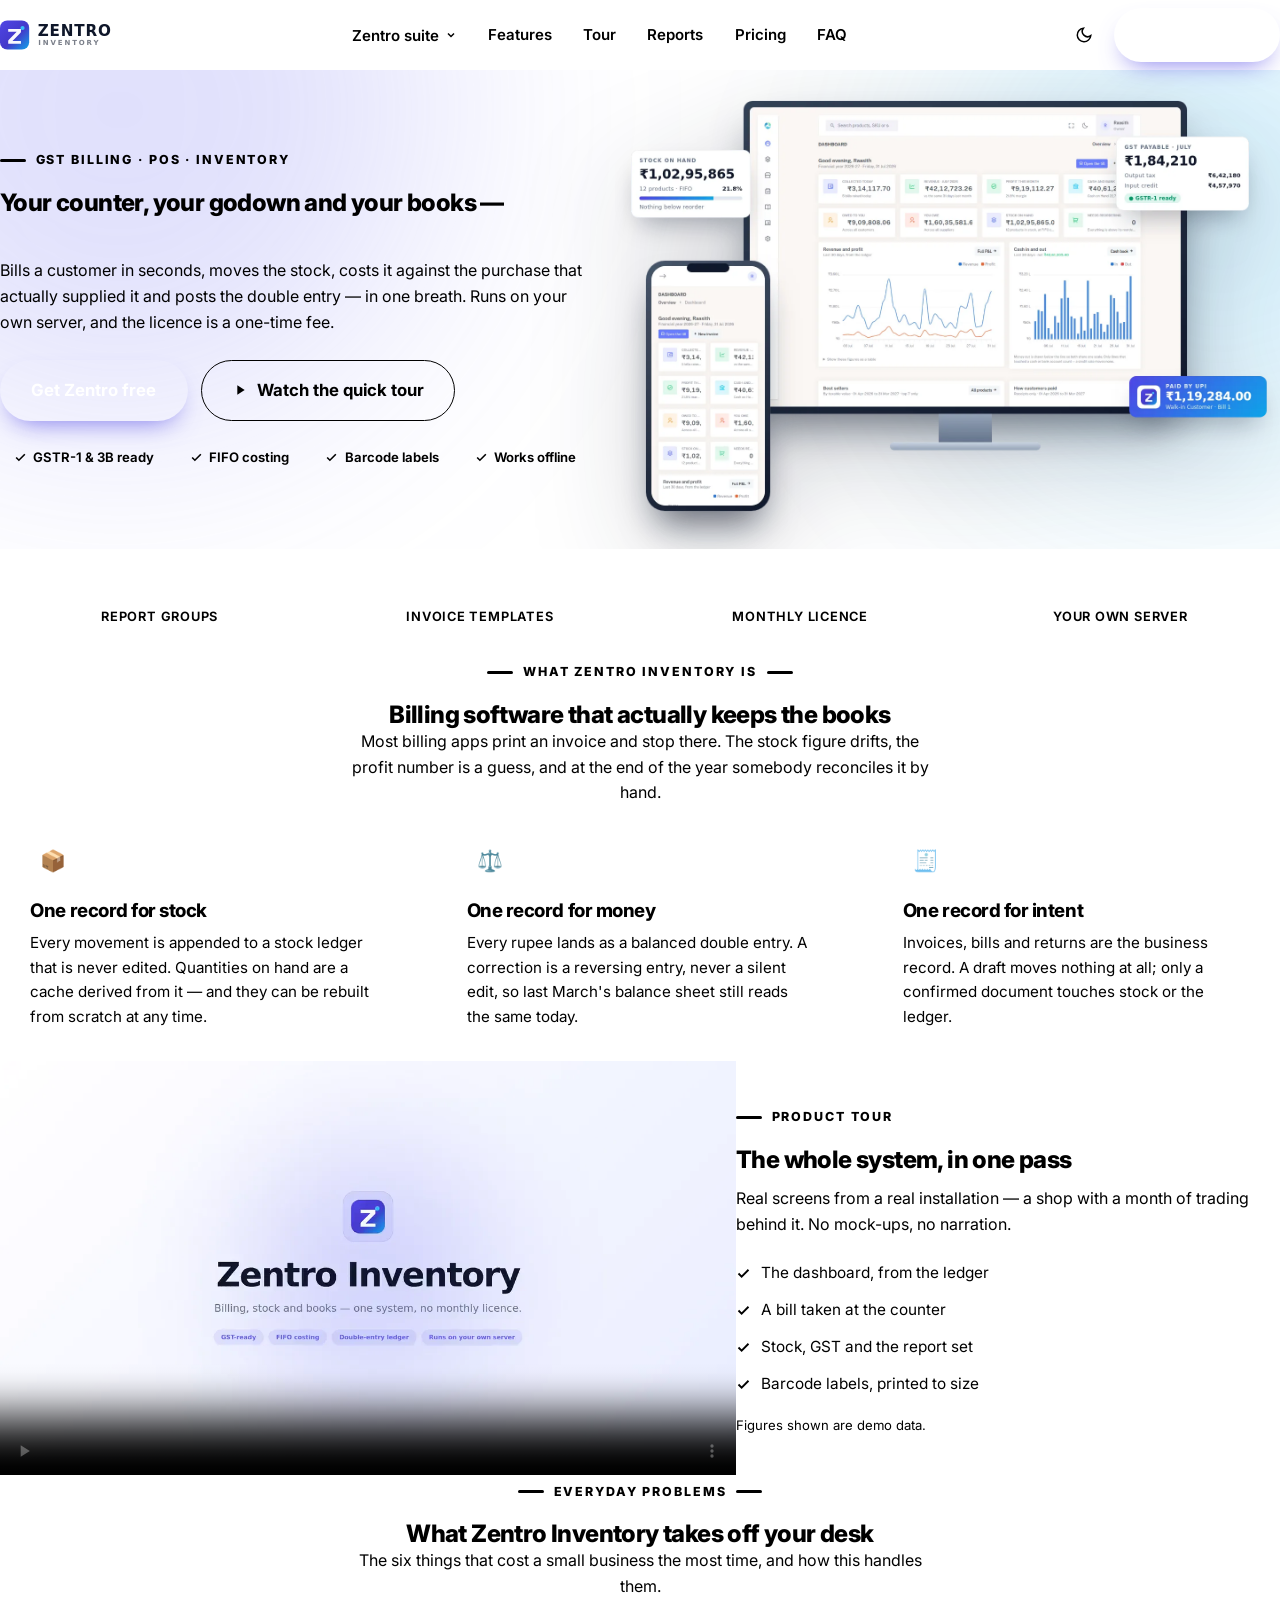
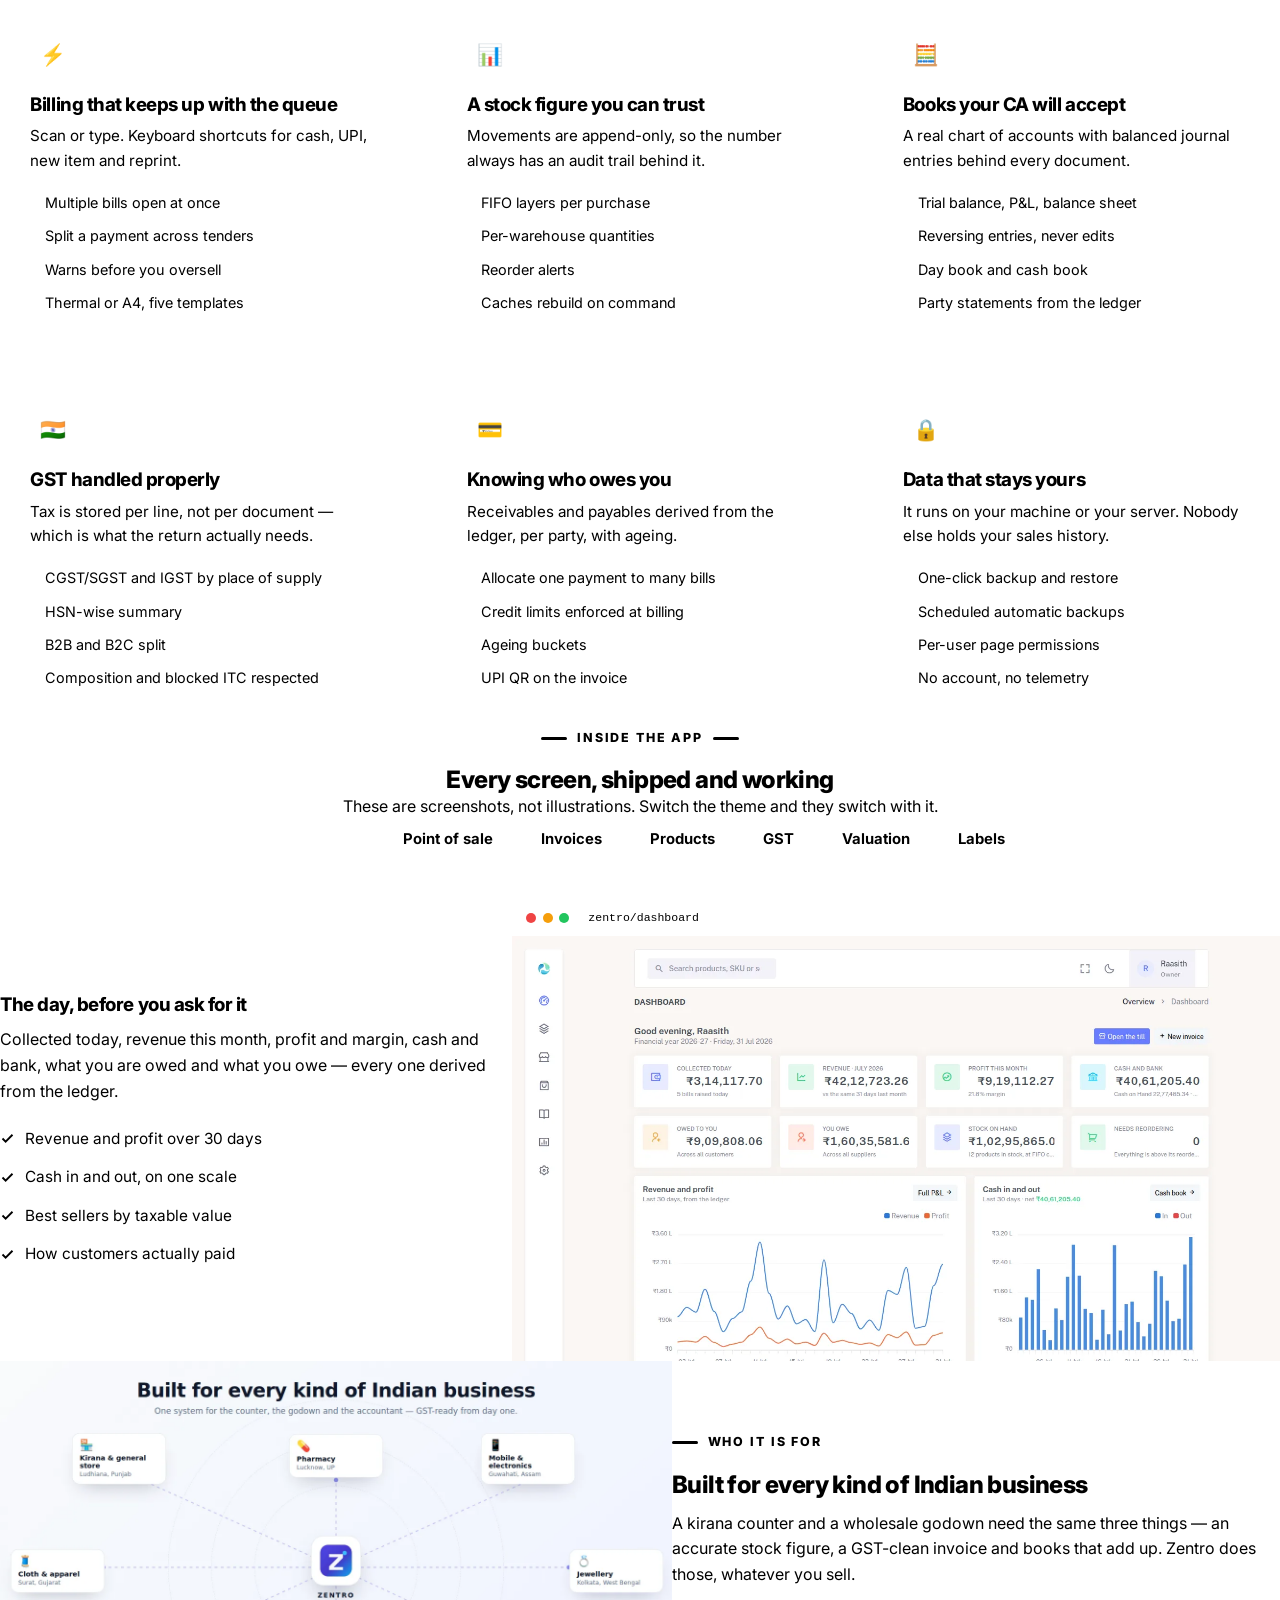
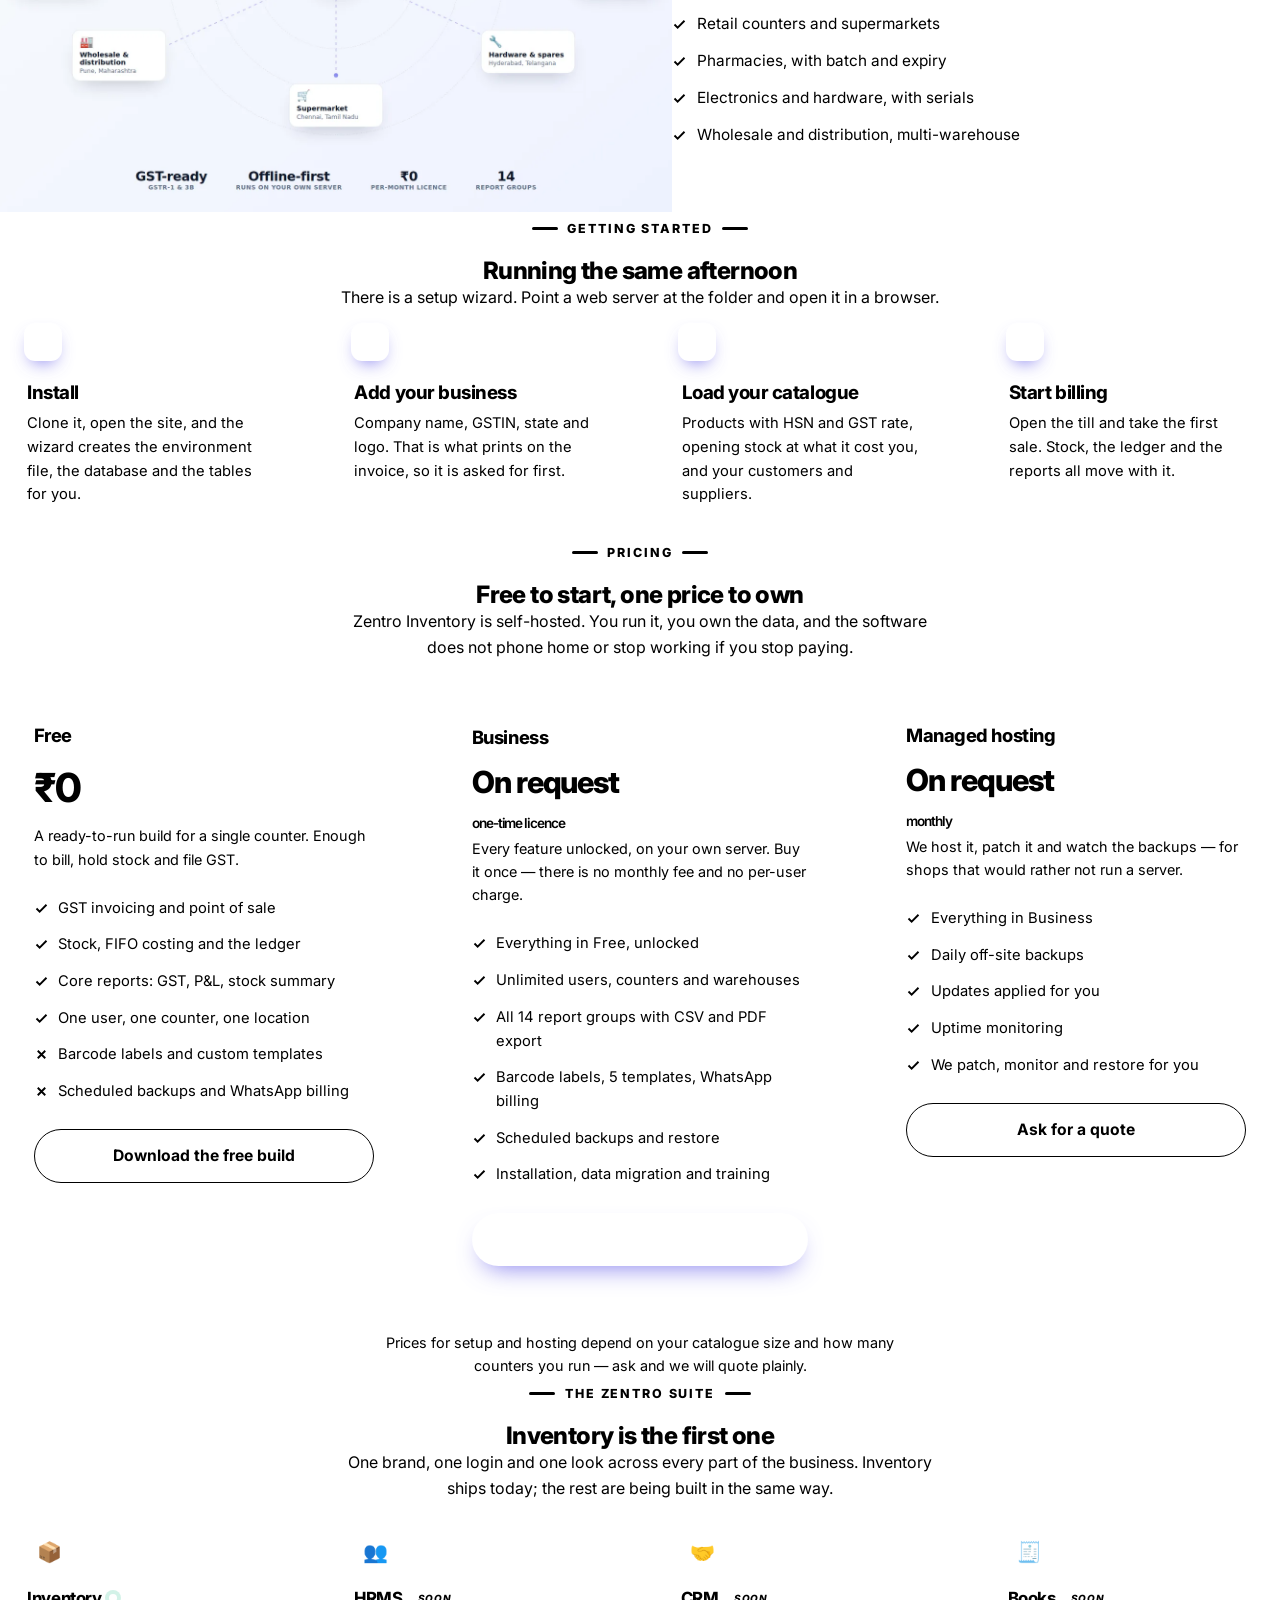
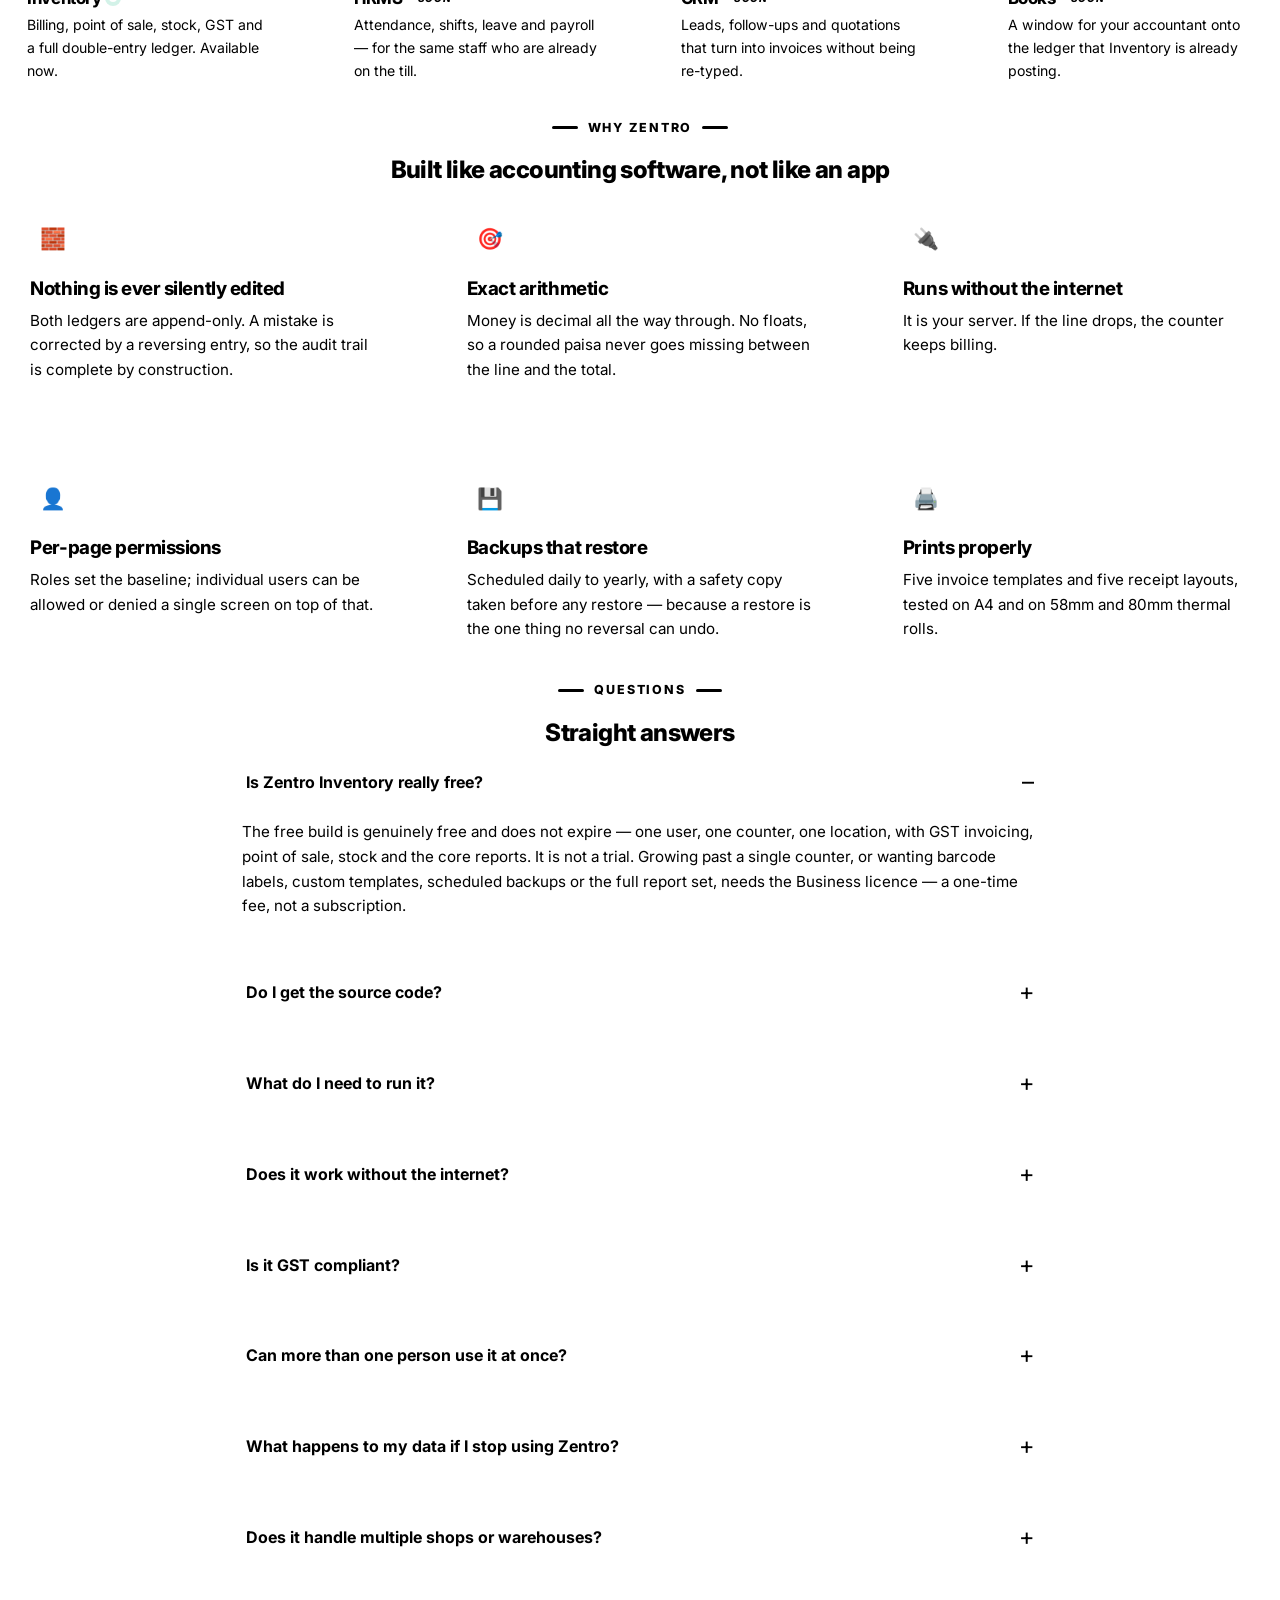
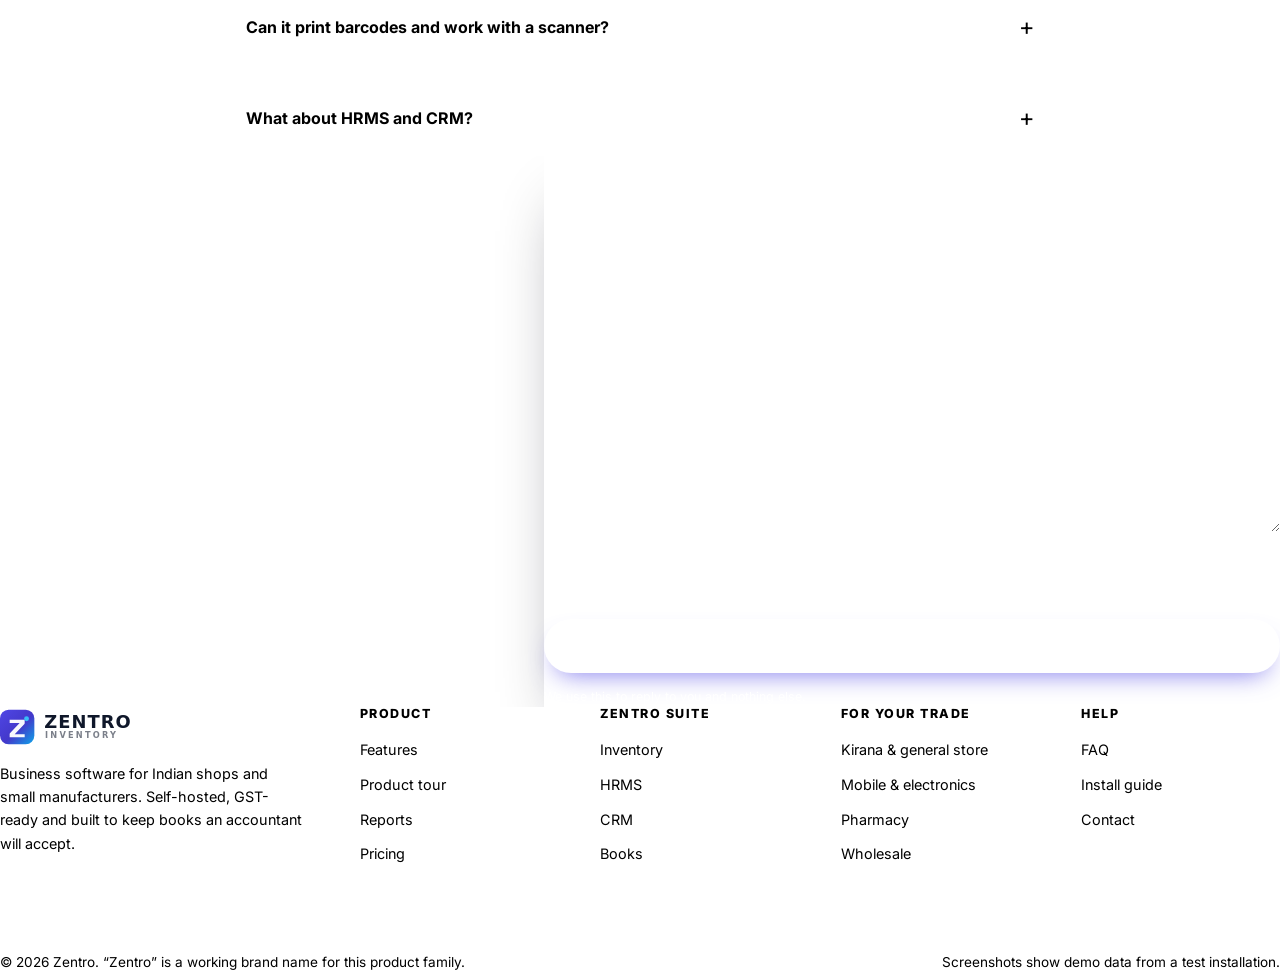
==== inventory/index.html @ ab360831 "Initial Commit" ====
<!--
══════════════════════════════
Author: Fawwash Khan
This HTML file has been intentionally minified into a single line.
══════════════════════════════
-->

<!DOCTYPE html><html lang="en" data-theme="light"><head><meta charset="utf-8"><meta name="viewport" content="width=device-width,initial-scale=1"><title>Zentro Inventory — GST billing, POS and stock software for Indian businesses</title><meta name="description" content="Zentro Inventory is self-hosted GST billing, point-of-sale and inventory software with a real double-entry ledger, FIFO costing and 14 report groups. Your server, your data, no monthly licence."><meta name="theme-color" content="#4F46E5"><link rel="icon" type="image/svg+xml" href="assets/img/brand/zentro-mark.svg"><meta property="og:title" content="Zentro Inventory — GST billing, POS and stock software"><meta property="og:description" content="Billing, stock and books in one system. Self-hosted, GST-ready, no monthly licence."><meta property="og:image" content="assets/img/mockup-hero-light.webp"><meta property="og:type" content="website"><link rel="preconnect" href="https://fonts.googleapis.com"><link rel="preconnect" href="https://fonts.gstatic.com" crossorigin><link href="https://fonts.googleapis.com/css2?family=Inter:wght@400;500;600;700;800&display=swap" rel="stylesheet"><link rel="stylesheet" href="assets/css/style.css"><script>!function(){try{var e=localStorage.getItem("zentro-theme"),t=window.matchMedia("(prefers-color-scheme: dark)").matches;document.documentElement.dataset.theme=e||(t?"dark":"light")}catch(e){}}()</script></head><body><header class="hdr"><div class="wrap hdr__in"><a class="brand" href="#top" aria-label="Zentro home"><img class="shot shot--light" src="assets/img/brand/zentro-logo-dark-text.svg" alt="Zentro Inventory"> <img class="shot shot--dark" src="assets/img/brand/zentro-logo-light-text.svg" alt="Zentro Inventory"></a><nav class="nav" id="nav"><div class="dd" data-dd aria-expanded="false"><button class="dd__btn" type="button" aria-haspopup="true" aria-expanded="false">Zentro suite<svg width="12" height="12" viewBox="0 0 24 24" fill="none" stroke="currentColor" stroke-width="3"><path d="M6 9l6 6 6-6"/></svg></button><div class="dd__menu" role="menu"><a href="#top" role="menuitem"><span class="dd__ic">📦</span><span><span class="dd__t">Zentro Inventory</span><span class="dd__d">Billing, POS, stock and a full ledger</span></span></a><a href="#suite" role="menuitem"><span class="dd__ic">👥</span><span><span class="dd__t">Zentro HRMS<em class="soon">Soon</em></span><span class="dd__d">Attendance, payroll and leave</span></span></a><a href="#suite" role="menuitem"><span class="dd__ic">🤝</span><span><span class="dd__t">Zentro CRM<em class="soon">Soon</em></span><span class="dd__d">Leads, follow-ups and pipeline</span></span></a><a href="#suite" role="menuitem"><span class="dd__ic">🧾</span><span><span class="dd__t">Zentro Books<em class="soon">Soon</em></span><span class="dd__d">Accounting for your CA</span></span></a></div></div><a href="#features">Features</a><a href="#tour">Tour</a><a href="#reports">Reports</a><a href="#pricing">Pricing</a><a href="#faq">FAQ</a><a class="btn btn--primary nav__cta" href="#pricing">Get Zentro free</a></nav><div class="hdr__cta"><button class="icon-btn" id="theme" type="button" aria-label="Switch between light and dark"><svg class="moon" width="18" height="18" viewBox="0 0 24 24" fill="none" stroke="currentColor" stroke-width="2"><path d="M21 12.8A9 9 0 1111.2 3a7 7 0 009.8 9.8z"/></svg><svg class="sun" width="18" height="18" viewBox="0 0 24 24" fill="none" stroke="currentColor" stroke-width="2"><circle cx="12" cy="12" r="4.2"/><path d="M12 2v2M12 20v2M2 12h2M20 12h2M4.9 4.9l1.4 1.4M17.7 17.7l1.4 1.4M19.1 4.9l-1.4 1.4M6.3 17.7l-1.4 1.4"/></svg></button><button class="icon-btn burger" id="burger" type="button" aria-label="Menu" aria-controls="nav" aria-expanded="false"><svg width="18" height="18" viewBox="0 0 24 24" fill="none" stroke="currentColor" stroke-width="2"><path d="M3 6h18M3 12h18M3 18h18"/></svg></button><a class="btn btn--primary" href="#pricing">Get Zentro free</a></div></div></header><main id="top"><section class="hero"><div class="wrap hero__grid"><div><span class="eyebrow">GST billing · POS · Inventory</span><h1>Your counter, your godown and your books —<span class="grad">one system.</span></h1><p class="lede">Bills a customer in seconds, moves the stock, costs it against the purchase that actually supplied it and posts the double entry — in one breath. Runs on your own server, and the licence is a one-time fee.</p><div class="hero__cta"><a class="btn btn--primary btn--lg" href="#pricing">Get Zentro free</a><a class="btn btn--ghost btn--lg" href="#tour"><svg width="16" height="16" viewBox="0 0 24 24" fill="currentColor"><path d="M8 5v14l11-7z"/></svg>Watch the quick tour</a></div><div class="chips"><span class="chip"><svg width="13" height="13" viewBox="0 0 24 24" fill="none" stroke="currentColor" stroke-width="3"><path d="M20 6L9 17l-5-5"/></svg>GSTR-1 &amp; 3B ready</span><span class="chip"><svg width="13" height="13" viewBox="0 0 24 24" fill="none" stroke="currentColor" stroke-width="3"><path d="M20 6L9 17l-5-5"/></svg>FIFO costing</span><span class="chip"><svg width="13" height="13" viewBox="0 0 24 24" fill="none" stroke="currentColor" stroke-width="3"><path d="M20 6L9 17l-5-5"/></svg>Barcode labels</span><span class="chip"><svg width="13" height="13" viewBox="0 0 24 24" fill="none" stroke="currentColor" stroke-width="3"><path d="M20 6L9 17l-5-5"/></svg>Works offline</span></div></div><div class="hero__media"><img class="shot shot--light" src="assets/img/mockup-hero-light.webp" width="1500" height="1080" alt="Zentro Inventory dashboard on a desktop monitor with the point-of-sale screen on a phone" fetchpriority="high"> <img class="shot shot--dark" src="assets/img/mockup-hero-dark.webp" width="1500" height="1080" alt="Zentro Inventory dashboard in dark mode on a desktop monitor with the point-of-sale screen on a phone"></div></div></section><section class="wrap rise"><div class="stats"><div class="stat"><b>14</b><span>Report groups</span></div><div class="stat"><b>5</b><span>Invoice templates</span></div><div class="stat"><b>₹0</b><span>Monthly licence</span></div><div class="stat"><b>100%</b><span>Your own server</span></div></div></section><section class="section" id="about"><div class="wrap head center rise"><span class="eyebrow">What Zentro Inventory is</span><h2>Billing software that actually keeps the books</h2><p class="lede">Most billing apps print an invoice and stop there. The stock figure drifts, the profit number is a guess, and at the end of the year somebody reconciles it by hand.</p></div><div class="wrap grid grid--3 rise"><article class="card"><div class="card__ic">📦</div><h3>One record for stock</h3><p>Every movement is appended to a stock ledger that is never edited. Quantities on hand are a cache derived from it — and they can be rebuilt from scratch at any time.</p></article><article class="card"><div class="card__ic">⚖️</div><h3>One record for money</h3><p>Every rupee lands as a balanced double entry. A correction is a reversing entry, never a silent edit, so last March's balance sheet still reads the same today.</p></article><article class="card"><div class="card__ic">🧾</div><h3>One record for intent</h3><p>Invoices, bills and returns are the business record. A draft moves nothing at all; only a confirmed document touches stock or the ledger.</p></article></div></section><section class="section section--tint" id="tour"><div class="wrap split"><div class="split__media"><div class="video"><video class="shot shot--light" controls autoplay muted loop playsinline preload="metadata" poster="assets/img/tour-poster-light.webp" width="1280" height="720"><source src="assets/img/zentro-tour-light.mp4" type="video/mp4">Your browser cannot play this video.<a href="assets/img/zentro-tour-light.mp4">Download it instead.</a></video><video class="shot shot--dark" controls autoplay muted loop playsinline preload="metadata" poster="assets/img/tour-poster-dark.webp" width="1280" height="720"><source src="assets/img/zentro-tour-dark.mp4" type="video/mp4">Your browser cannot play this video.<a href="assets/img/zentro-tour-dark.mp4">Download it instead.</a></video></div></div><div class="split__copy"><span class="eyebrow">Product tour</span><h2>The whole system, in&nbsp;one&nbsp;pass</h2><p class="lede">Real screens from a real installation — a shop with a month of trading behind it. No mock-ups, no narration.</p><ul class="ticks"><li><svg width="15" height="15" viewBox="0 0 24 24" fill="none" stroke="currentColor" stroke-width="3"><path d="M20 6L9 17l-5-5"/></svg>The dashboard, from the ledger</li><li><svg width="15" height="15" viewBox="0 0 24 24" fill="none" stroke="currentColor" stroke-width="3"><path d="M20 6L9 17l-5-5"/></svg>A bill taken at the counter</li><li><svg width="15" height="15" viewBox="0 0 24 24" fill="none" stroke="currentColor" stroke-width="3"><path d="M20 6L9 17l-5-5"/></svg>Stock, GST and the report set</li><li><svg width="15" height="15" viewBox="0 0 24 24" fill="none" stroke="currentColor" stroke-width="3"><path d="M20 6L9 17l-5-5"/></svg>Barcode labels, printed to size</li></ul><p class="micro">Figures shown are demo data.</p></div></div></section><section class="section" id="features"><div class="wrap head center rise"><span class="eyebrow">Everyday problems</span><h2>What Zentro Inventory takes off your desk</h2><p class="lede">The six things that cost a small business the most time, and how this handles them.</p></div><div class="wrap grid grid--3 rise"><article class="card"><div class="card__ic">⚡</div><h3>Billing that keeps up with the queue</h3><p>Scan or type. Keyboard shortcuts for cash, UPI, new item and reprint.</p><ul><li>Multiple bills open at once</li><li>Split a payment across tenders</li><li>Warns before you oversell</li><li>Thermal or A4, five templates</li></ul></article><article class="card"><div class="card__ic">📊</div><h3>A stock figure you can trust</h3><p>Movements are append-only, so the number always has an audit trail behind it.</p><ul><li>FIFO layers per purchase</li><li>Per-warehouse quantities</li><li>Reorder alerts</li><li>Caches rebuild on command</li></ul></article><article class="card"><div class="card__ic">🧮</div><h3>Books your CA will accept</h3><p>A real chart of accounts with balanced journal entries behind every document.</p><ul><li>Trial balance, P&amp;L, balance sheet</li><li>Reversing entries, never edits</li><li>Day book and cash book</li><li>Party statements from the ledger</li></ul></article><article class="card"><div class="card__ic">🇮🇳</div><h3>GST handled properly</h3><p>Tax is stored per line, not per document — which is what the return actually needs.</p><ul><li>CGST/SGST and IGST by place of supply</li><li>HSN-wise summary</li><li>B2B and B2C split</li><li>Composition and blocked ITC respected</li></ul></article><article class="card"><div class="card__ic">💳</div><h3>Knowing who owes you</h3><p>Receivables and payables derived from the ledger, per party, with ageing.</p><ul><li>Allocate one payment to many bills</li><li>Credit limits enforced at billing</li><li>Ageing buckets</li><li>UPI QR on the invoice</li></ul></article><article class="card"><div class="card__ic">🔒</div><h3>Data that stays yours</h3><p>It runs on your machine or your server. Nobody else holds your sales history.</p><ul><li>One-click backup and restore</li><li>Scheduled automatic backups</li><li>Per-user page permissions</li><li>No account, no telemetry</li></ul></article></div></section><section class="section section--tint" id="reports"><div class="wrap head center rise"><span class="eyebrow">Inside the app</span><h2>Every screen, shipped and working</h2><p class="lede">These are screenshots, not illustrations. Switch the theme and they switch with it.</p></div><div class="wrap rise"><div class="tabs" role="tablist"><button class="tab" role="tab" aria-selected="true" data-tab="dashboard">Dashboard</button><button class="tab" role="tab" aria-selected="false" data-tab="pos">Point of sale</button><button class="tab" role="tab" aria-selected="false" data-tab="invoices">Invoices</button><button class="tab" role="tab" aria-selected="false" data-tab="products">Products</button><button class="tab" role="tab" aria-selected="false" data-tab="gst">GST</button><button class="tab" role="tab" aria-selected="false" data-tab="valuation">Valuation</button><button class="tab" role="tab" aria-selected="false" data-tab="labels">Labels</button></div><div class="panel" data-panel="dashboard" data-active><div class="panel__grid"><div><h3>The day, before you ask for it</h3><p class="lede" style="margin-top:.7rem">Collected today, revenue this month, profit and margin, cash and bank, what you are owed and what you owe — every one derived from the ledger.</p><ul><li><svg width="15" height="15" viewBox="0 0 24 24" fill="none" stroke="currentColor" stroke-width="3"><path d="M20 6L9 17l-5-5"/></svg>Revenue and profit over 30 days</li><li><svg width="15" height="15" viewBox="0 0 24 24" fill="none" stroke="currentColor" stroke-width="3"><path d="M20 6L9 17l-5-5"/></svg>Cash in and out, on one scale</li><li><svg width="15" height="15" viewBox="0 0 24 24" fill="none" stroke="currentColor" stroke-width="3"><path d="M20 6L9 17l-5-5"/></svg>Best sellers by taxable value</li><li><svg width="15" height="15" viewBox="0 0 24 24" fill="none" stroke="currentColor" stroke-width="3"><path d="M20 6L9 17l-5-5"/></svg>How customers actually paid</li></ul></div><div class="frame"><div class="frame__bar"><i></i><i></i><i></i><span class="frame__url">zentro/dashboard</span></div><img class="shot shot--light" src="assets/img/shot-dashboard-light.webp" alt="Zentro Inventory dashboard" loading="lazy"> <img class="shot shot--dark" src="assets/img/shot-dashboard-dark.webp" alt="Zentro Inventory dashboard in dark mode" loading="lazy"></div></div></div><div class="panel" data-panel="pos"><div class="panel__grid"><div><h3>A till that behaves like a till</h3><p class="lede" style="margin-top:.7rem">Open a shift with a counted float, bill against it all day, then cash up. One shift per counter — enforced by the database, not by a check.</p><ul><li><svg width="15" height="15" viewBox="0 0 24 24" fill="none" stroke="currentColor" stroke-width="3"><path d="M20 6L9 17l-5-5"/></svg>Several bills open at once</li><li><svg width="15" height="15" viewBox="0 0 24 24" fill="none" stroke="currentColor" stroke-width="3"><path d="M20 6L9 17l-5-5"/></svg>Cash, UPI, card, on account or split</li><li><svg width="15" height="15" viewBox="0 0 24 24" fill="none" stroke="currentColor" stroke-width="3"><path d="M20 6L9 17l-5-5"/></svg>Create a customer or product mid-bill</li><li><svg width="15" height="15" viewBox="0 0 24 24" fill="none" stroke="currentColor" stroke-width="3"><path d="M20 6L9 17l-5-5"/></svg>Live totals, recalculated on save</li></ul></div><div class="frame"><div class="frame__bar"><i></i><i></i><i></i><span class="frame__url">zentro/pos</span></div><img class="shot shot--light" src="assets/img/shot-pos-light.webp" alt="Point of sale screen with four items on the bill" loading="lazy"> <img class="shot shot--dark" src="assets/img/shot-pos-dark.webp" alt="Point of sale screen in dark mode" loading="lazy"></div></div></div><div class="panel" data-panel="invoices"><div class="panel__grid"><div><h3>Invoices, returns and quotations</h3><p class="lede" style="margin-top:.7rem">A draft touches nothing. Confirming moves the stock, freezes the cost of goods onto the line and posts the entry.</p><ul><li><svg width="15" height="15" viewBox="0 0 24 24" fill="none" stroke="currentColor" stroke-width="3"><path d="M20 6L9 17l-5-5"/></svg>FY-aware numbering with no gaps</li><li><svg width="15" height="15" viewBox="0 0 24 24" fill="none" stroke="currentColor" stroke-width="3"><path d="M20 6L9 17l-5-5"/></svg>Five print templates, customisable</li><li><svg width="15" height="15" viewBox="0 0 24 24" fill="none" stroke="currentColor" stroke-width="3"><path d="M20 6L9 17l-5-5"/></svg>Email or WhatsApp the bill</li><li><svg width="15" height="15" viewBox="0 0 24 24" fill="none" stroke="currentColor" stroke-width="3"><path d="M20 6L9 17l-5-5"/></svg>Credit notes that put stock back</li></ul></div><div class="frame"><div class="frame__bar"><i></i><i></i><i></i><span class="frame__url">zentro/sales/invoices</span></div><img class="shot shot--light" src="assets/img/shot-invoices-light.webp" alt="Sales invoice list" loading="lazy"> <img class="shot shot--dark" src="assets/img/shot-invoices-dark.webp" alt="Sales invoice list in dark mode" loading="lazy"></div></div></div><div class="panel" data-panel="products"><div class="panel__grid"><div><h3>A catalogue that carries its own tax</h3><p class="lede" style="margin-top:.7rem">HSN, GST rate, unit, reorder level, purchase and selling price, images and barcodes — per product, so a bill never has to be corrected afterwards.</p><ul><li><svg width="15" height="15" viewBox="0 0 24 24" fill="none" stroke="currentColor" stroke-width="3"><path d="M20 6L9 17l-5-5"/></svg>Categories, brands and units</li><li><svg width="15" height="15" viewBox="0 0 24 24" fill="none" stroke="currentColor" stroke-width="3"><path d="M20 6L9 17l-5-5"/></svg>Batch, expiry and serial tracking</li><li><svg width="15" height="15" viewBox="0 0 24 24" fill="none" stroke="currentColor" stroke-width="3"><path d="M20 6L9 17l-5-5"/></svg>Tax-inclusive or exclusive pricing</li><li><svg width="15" height="15" viewBox="0 0 24 24" fill="none" stroke="currentColor" stroke-width="3"><path d="M20 6L9 17l-5-5"/></svg>Search across name, SKU and barcode</li></ul></div><div class="frame"><div class="frame__bar"><i></i><i></i><i></i><span class="frame__url">zentro/inventory/products</span></div><img class="shot shot--light" src="assets/img/shot-products-light.webp" alt="Product catalogue" loading="lazy"> <img class="shot shot--dark" src="assets/img/shot-products-dark.webp" alt="Product catalogue in dark mode" loading="lazy"></div></div></div><div class="panel" data-panel="gst"><div class="panel__grid"><div><h3>The GST summary, in filing shape</h3><p class="lede" style="margin-top:.7rem">Outward and inward, rate by rate, with the HSN table that GSTR-1 asks for and most software leaves out.</p><ul><li><svg width="15" height="15" viewBox="0 0 24 24" fill="none" stroke="currentColor" stroke-width="3"><path d="M20 6L9 17l-5-5"/></svg>Output tax, input credit, net payable</li><li><svg width="15" height="15" viewBox="0 0 24 24" fill="none" stroke="currentColor" stroke-width="3"><path d="M20 6L9 17l-5-5"/></svg>B2B and B2C split</li><li><svg width="15" height="15" viewBox="0 0 24 24" fill="none" stroke="currentColor" stroke-width="3"><path d="M20 6L9 17l-5-5"/></svg>Credit notes as CDNR</li><li><svg width="15" height="15" viewBox="0 0 24 24" fill="none" stroke="currentColor" stroke-width="3"><path d="M20 6L9 17l-5-5"/></svg>Blocked credit kept out of the claim</li></ul></div><div class="frame"><div class="frame__bar"><i></i><i></i><i></i><span class="frame__url">zentro/reports/gst-summary</span></div><img class="shot shot--light" src="assets/img/shot-gst-light.webp" alt="GST summary report" loading="lazy"> <img class="shot shot--dark" src="assets/img/shot-gst-dark.webp" alt="GST summary report in dark mode" loading="lazy"></div></div></div><div class="panel" data-panel="valuation"><div class="panel__grid"><div><h3>What the shelves are actually worth</h3><p class="lede" style="margin-top:.7rem">Valuation at FIFO cost, reconciled three ways — against the ledger, the movements and the layers. Checking only two of the three is how a gap hides.</p><ul><li><svg width="15" height="15" viewBox="0 0 24 24" fill="none" stroke="currentColor" stroke-width="3"><path d="M20 6L9 17l-5-5"/></svg>Per product and per warehouse</li><li><svg width="15" height="15" viewBox="0 0 24 24" fill="none" stroke="currentColor" stroke-width="3"><path d="M20 6L9 17l-5-5"/></svg>Stock ledger with a running balance</li><li><svg width="15" height="15" viewBox="0 0 24 24" fill="none" stroke="currentColor" stroke-width="3"><path d="M20 6L9 17l-5-5"/></svg>Adjustments and transfers</li><li><svg width="15" height="15" viewBox="0 0 24 24" fill="none" stroke="currentColor" stroke-width="3"><path d="M20 6L9 17l-5-5"/></svg>Ageing and slow movers</li></ul></div><div class="frame"><div class="frame__bar"><i></i><i></i><i></i><span class="frame__url">zentro/inventory/valuation</span></div><img class="shot shot--light" src="assets/img/shot-valuation-light.webp" alt="Inventory valuation report" loading="lazy"> <img class="shot shot--dark" src="assets/img/shot-valuation-dark.webp" alt="Inventory valuation report in dark mode" loading="lazy"></div></div></div><div class="panel" data-panel="labels"><div class="panel__grid"><div><h3>Barcodes you print yourself</h3><p class="lede" style="margin-top:.7rem">EAN-13 and Code 128 laid out in millimetres, so what comes out of the printer is the size the scanner expects.</p><ul><li><svg width="15" height="15" viewBox="0 0 24 24" fill="none" stroke="currentColor" stroke-width="3"><path d="M20 6L9 17l-5-5"/></svg>A4 sheets or thermal rolls</li><li><svg width="15" height="15" viewBox="0 0 24 24" fill="none" stroke="currentColor" stroke-width="3"><path d="M20 6L9 17l-5-5"/></svg>Name, SKU, MRP and price on the label</li><li><svg width="15" height="15" viewBox="0 0 24 24" fill="none" stroke="currentColor" stroke-width="3"><path d="M20 6L9 17l-5-5"/></svg>In-store codes on the GS1 prefix</li><li><svg width="15" height="15" viewBox="0 0 24 24" fill="none" stroke="currentColor" stroke-width="3"><path d="M20 6L9 17l-5-5"/></svg>Quiet zones kept scannable</li></ul></div><div class="frame"><div class="frame__bar"><i></i><i></i><i></i><span class="frame__url">zentro/inventory/labels</span></div><img class="shot shot--light" src="assets/img/shot-labels-light.webp" alt="Barcode label sheet builder" loading="lazy"> <img class="shot shot--dark" src="assets/img/shot-labels-dark.webp" alt="Barcode label sheet builder in dark mode" loading="lazy"></div></div></div></div></section><section class="section"><div class="wrap split split--media-first"><div class="split__copy"><span class="eyebrow">Who it is for</span><h2>Built for every kind of Indian business</h2><p class="lede">A kirana counter and a wholesale godown need the same three things — an accurate stock figure, a GST-clean invoice and books that add up. Zentro does those, whatever you sell.</p><ul class="ticks"><li><svg width="15" height="15" viewBox="0 0 24 24" fill="none" stroke="currentColor" stroke-width="3"><path d="M20 6L9 17l-5-5"/></svg>Retail counters and supermarkets</li><li><svg width="15" height="15" viewBox="0 0 24 24" fill="none" stroke="currentColor" stroke-width="3"><path d="M20 6L9 17l-5-5"/></svg>Pharmacies, with batch and expiry</li><li><svg width="15" height="15" viewBox="0 0 24 24" fill="none" stroke="currentColor" stroke-width="3"><path d="M20 6L9 17l-5-5"/></svg>Electronics and hardware, with serials</li><li><svg width="15" height="15" viewBox="0 0 24 24" fill="none" stroke="currentColor" stroke-width="3"><path d="M20 6L9 17l-5-5"/></svg>Wholesale and distribution, multi-warehouse</li></ul></div><div class="split__media"><img class="shot shot--light" src="assets/img/mockup-network-light.webp" width="1400" height="940" alt="Zentro Inventory serves kirana stores, pharmacies, electronics shops, apparel, jewellery, wholesale, supermarkets and hardware businesses across India" loading="lazy" style="border-radius:var(--r-xl);border:1px solid var(--line)"> <img class="shot shot--dark" src="assets/img/mockup-network-dark.webp" width="1400" height="940" alt="Zentro Inventory serves many kinds of Indian business, shown in dark mode" loading="lazy" style="border-radius:var(--r-xl);border:1px solid var(--line)"></div></div></section><section class="section"><div class="wrap head center rise"><span class="eyebrow">Getting started</span><h2>Running the same afternoon</h2><p class="lede">There is a setup wizard. Point a web server at the folder and open it in a browser.</p></div><div class="wrap steps rise"><div class="step"><h3>Install</h3><p>Clone it, open the site, and the wizard creates the environment file, the database and the tables for you.</p></div><div class="step"><h3>Add your business</h3><p>Company name, GSTIN, state and logo. That is what prints on the invoice, so it is asked for first.</p></div><div class="step"><h3>Load your catalogue</h3><p>Products with HSN and GST rate, opening stock at what it cost you, and your customers and suppliers.</p></div><div class="step"><h3>Start billing</h3><p>Open the till and take the first sale. Stock, the ledger and the reports all move with it.</p></div></div></section><section class="section section--tint" id="pricing"><div class="wrap head center rise"><span class="eyebrow">Pricing</span><h2>Free to start, one price to own</h2><p class="lede">Zentro Inventory is self-hosted. You run it, you own the data, and the software does not phone home or stop working if you stop paying.</p></div><div class="wrap price rise"><article class="plan"><h3>Free</h3><div class="plan__p">₹0</div><p class="plan__d">A ready-to-run build for a single counter. Enough to bill, hold stock and file GST.</p><ul><li><svg width="15" height="15" viewBox="0 0 24 24" fill="none" stroke="currentColor" stroke-width="3"><path d="M20 6L9 17l-5-5"/></svg>GST invoicing and point of sale</li><li><svg width="15" height="15" viewBox="0 0 24 24" fill="none" stroke="currentColor" stroke-width="3"><path d="M20 6L9 17l-5-5"/></svg>Stock, FIFO costing and the ledger</li><li><svg width="15" height="15" viewBox="0 0 24 24" fill="none" stroke="currentColor" stroke-width="3"><path d="M20 6L9 17l-5-5"/></svg>Core reports: GST, P&amp;L, stock summary</li><li><svg width="15" height="15" viewBox="0 0 24 24" fill="none" stroke="currentColor" stroke-width="3"><path d="M20 6L9 17l-5-5"/></svg>One user, one counter, one location</li><li class="no"><svg width="15" height="15" viewBox="0 0 24 24" fill="none" stroke="currentColor" stroke-width="3"><path d="M18 6L6 18M6 6l12 12"/></svg>Barcode labels and custom templates</li><li class="no"><svg width="15" height="15" viewBox="0 0 24 24" fill="none" stroke="currentColor" stroke-width="3"><path d="M18 6L6 18M6 6l12 12"/></svg>Scheduled backups and WhatsApp billing</li></ul><a class="btn btn--ghost" href="#contact">Download the free build</a></article><article class="plan plan--hero"><span class="plan__tag">Most shops pick this</span><h3>Business</h3><div class="plan__p" style="font-size:1.9rem">On request<sub style="display:block;margin-top:.25rem">one-time licence</sub></div><p class="plan__d">Every feature unlocked, on your own server. Buy it once — there is no monthly fee and no per-user charge.</p><ul><li><svg width="15" height="15" viewBox="0 0 24 24" fill="none" stroke="currentColor" stroke-width="3"><path d="M20 6L9 17l-5-5"/></svg>Everything in Free, unlocked</li><li><svg width="15" height="15" viewBox="0 0 24 24" fill="none" stroke="currentColor" stroke-width="3"><path d="M20 6L9 17l-5-5"/></svg>Unlimited users, counters and warehouses</li><li><svg width="15" height="15" viewBox="0 0 24 24" fill="none" stroke="currentColor" stroke-width="3"><path d="M20 6L9 17l-5-5"/></svg>All 14 report groups with CSV and PDF export</li><li><svg width="15" height="15" viewBox="0 0 24 24" fill="none" stroke="currentColor" stroke-width="3"><path d="M20 6L9 17l-5-5"/></svg>Barcode labels, 5 templates, WhatsApp billing</li><li><svg width="15" height="15" viewBox="0 0 24 24" fill="none" stroke="currentColor" stroke-width="3"><path d="M20 6L9 17l-5-5"/></svg>Scheduled backups and restore</li><li><svg width="15" height="15" viewBox="0 0 24 24" fill="none" stroke="currentColor" stroke-width="3"><path d="M20 6L9 17l-5-5"/></svg>Installation, data migration and training</li></ul><a class="btn btn--primary" href="#contact">Talk to us</a></article><article class="plan"><h3>Managed hosting</h3><div class="plan__p" style="font-size:1.9rem">On request<sub style="display:block;margin-top:.25rem">monthly</sub></div><p class="plan__d">We host it, patch it and watch the backups — for shops that would rather not run a server.</p><ul><li><svg width="15" height="15" viewBox="0 0 24 24" fill="none" stroke="currentColor" stroke-width="3"><path d="M20 6L9 17l-5-5"/></svg>Everything in Business</li><li><svg width="15" height="15" viewBox="0 0 24 24" fill="none" stroke="currentColor" stroke-width="3"><path d="M20 6L9 17l-5-5"/></svg>Daily off-site backups</li><li><svg width="15" height="15" viewBox="0 0 24 24" fill="none" stroke="currentColor" stroke-width="3"><path d="M20 6L9 17l-5-5"/></svg>Updates applied for you</li><li><svg width="15" height="15" viewBox="0 0 24 24" fill="none" stroke="currentColor" stroke-width="3"><path d="M20 6L9 17l-5-5"/></svg>Uptime monitoring</li><li><svg width="15" height="15" viewBox="0 0 24 24" fill="none" stroke="currentColor" stroke-width="3"><path d="M20 6L9 17l-5-5"/></svg>We patch, monitor and restore for you</li></ul><a class="btn btn--ghost" href="#contact">Ask for a quote</a></article></div><p class="wrap center lede rise" style="margin-top:1.6rem;font-size:.9rem">Prices for setup and hosting depend on your catalogue size and how many counters you run — ask and we will quote plainly.</p></section><section class="section" id="suite"><div class="wrap head center rise"><span class="eyebrow">The Zentro suite</span><h2>Inventory is the first one</h2><p class="lede">One brand, one login and one look across every part of the business. Inventory ships today; the rest are being built in the same way.</p></div><div class="wrap suite rise"><article class="suite__c suite__c--live"><div class="suite__ic">📦</div><h3>Inventory<span class="dot" aria-label="Available now"></span></h3><p>Billing, point of sale, stock, GST and a full double-entry ledger. Available now.</p></article><article class="suite__c"><div class="suite__ic">👥</div><h3>HRMS<em class="soon">Soon</em></h3><p>Attendance, shifts, leave and payroll — for the same staff who are already on the till.</p></article><article class="suite__c"><div class="suite__ic">🤝</div><h3>CRM<em class="soon">Soon</em></h3><p>Leads, follow-ups and quotations that turn into invoices without being re-typed.</p></article><article class="suite__c"><div class="suite__ic">🧾</div><h3>Books<em class="soon">Soon</em></h3><p>A window for your accountant onto the ledger that Inventory is already posting.</p></article></div></section><section class="section section--tint"><div class="wrap head center rise"><span class="eyebrow">Why Zentro</span><h2>Built like accounting software, not like an app</h2></div><div class="wrap grid grid--3 rise"><article class="card"><div class="card__ic">🧱</div><h3>Nothing is ever silently edited</h3><p>Both ledgers are append-only. A mistake is corrected by a reversing entry, so the audit trail is complete by construction.</p></article><article class="card"><div class="card__ic">🎯</div><h3>Exact arithmetic</h3><p>Money is decimal all the way through. No floats, so a rounded paisa never goes missing between the line and the total.</p></article><article class="card"><div class="card__ic">🔌</div><h3>Runs without the internet</h3><p>It is your server. If the line drops, the counter keeps billing.</p></article><article class="card"><div class="card__ic">👤</div><h3>Per-page permissions</h3><p>Roles set the baseline; individual users can be allowed or denied a single screen on top of that.</p></article><article class="card"><div class="card__ic">💾</div><h3>Backups that restore</h3><p>Scheduled daily to yearly, with a safety copy taken before any restore — because a restore is the one thing no reversal can undo.</p></article><article class="card"><div class="card__ic">🖨️</div><h3>Prints properly</h3><p>Five invoice templates and five receipt layouts, tested on A4 and on 58mm and 80mm thermal rolls.</p></article></div></section><section class="section" id="faq"><div class="wrap head center rise"><span class="eyebrow">Questions</span><h2>Straight answers</h2></div><div class="wrap faq rise"><details open><summary>Is Zentro Inventory really free?</summary><p>The free build is genuinely free and does not expire — one user, one counter, one location, with GST invoicing, point of sale, stock and the core reports. It is not a trial. Growing past a single counter, or wanting barcode labels, custom templates, scheduled backups or the full report set, needs the Business licence — a one-time fee, not a subscription.</p></details><details><summary>Do I get the source code?</summary><p>No. Zentro Inventory is delivered as an encrypted build that you install and run on your own machine. You own your<em>data</em>completely — it is a normal MySQL database you can back up, read and take elsewhere at any time — but the application code itself is licensed, not open source, and that is true of every plan including Managed hosting.</p></details><details><summary>What do I need to run it?</summary><p>A machine with PHP 8.4 and MySQL 8 — a basic VPS, an office desktop or a shop computer is plenty. There is a setup wizard: point a web server at the folder, open it in a browser and it walks you through creating the database, the tables and your owner account.</p></details><details><summary>Does it work without the internet?</summary><p>Yes. It is a normal web application served from your own machine, so a browser on the same network reaches it whether or not the internet is up. Only optional extras — emailing a bill, sending it on WhatsApp — need a connection.</p></details><details><summary>Is it GST compliant?</summary><p>Tax is calculated per line and stored per line, split into CGST/SGST or IGST from the place of supply. The GST summary gives you output tax, input credit and net payable, rate-wise and HSN-wise, with B2B and B2C separated and credit notes as CDNR. Composition suppliers correctly charge no GST, and blocked credit is kept out of the claim.</p></details><details><summary>Can more than one person use it at once?</summary><p>Yes — unlimited users. Roles set what each of them can reach, and you can allow or deny an individual user a single page on top of their role. A new user sets their own password the first time they sign in.</p></details><details><summary>What happens to my data if I stop using Zentro?</summary><p>Nothing. It is your MySQL database on your machine. Take a backup from the Backups screen and you have a plain SQL dump inside a zip that any developer or accountant can read.</p></details><details><summary>Does it handle multiple shops or warehouses?</summary><p>Stock is tracked per warehouse, with transfers between them, and the point of sale is tied to the location it sells from. Reports can be read per warehouse or across all of them.</p></details><details><summary>Can it print barcodes and work with a scanner?</summary><p>Yes. Any USB barcode scanner works — it types into the search box like a keyboard. Labels print as EAN-13 or Code 128 on A4 sheets or thermal rolls, laid out in millimetres so the printed width is what the scanner expects.</p></details><details><summary>What about HRMS and CRM?</summary><p>They are on the way under the same Zentro brand and will share the look, the login and the data model. Inventory is the one that is finished and shipping today — we would rather ship one thing properly than four things half-built.</p></details></div></section><section class="section" id="contact"><div class="wrap rise"><div class="cta cta--form"><div class="cta__copy"><h2>Start billing this week</h2><p>Tell us about your shop and we will send the free build, or quote for setup and the full licence. Usually a reply the same working day.</p><ul class="cta__points"><li>✓ No account needed to try it</li><li>✓ One-time licence, never monthly</li><li>✓ Your server, your data</li></ul></div><form class="form" id="contact-form" action="https://formspree.io/f/xrenweov" method="POST"><input type="hidden" name="_subject" value="Zentro Inventory — website enquiry"><p class="form__pot" aria-hidden="true"><label>Leave this empty<input type="text" name="_gotcha" tabindex="-1" autocomplete="off"></label></p><div class="fld"><svg viewBox="0 0 24 24" fill="none" stroke="currentColor" stroke-width="1.8" aria-hidden="true"><circle cx="12" cy="8" r="3.6"/><path d="M4.8 20a7.2 7.2 0 0 1 14.4 0"/></svg><input type="text" name="name" required autocomplete="name" aria-label="Your name" placeholder="Name"></div><div class="fld"><svg viewBox="0 0 24 24" fill="none" stroke="currentColor" stroke-width="1.8" aria-hidden="true"><rect x="3" y="5" width="18" height="14" rx="2.5"/><path d="m3.6 6.8 8.4 6 8.4-6"/></svg><input type="email" name="email" required autocomplete="email" aria-label="Business email address" placeholder="Business Email address"></div><div class="fld"><svg viewBox="0 0 24 24" fill="none" stroke="currentColor" stroke-width="1.8" aria-hidden="true"><path d="M7 3.5h3l1.6 4-2 1.4a11.5 11.5 0 0 0 5.5 5.5l1.4-2 4 1.6v3a2 2 0 0 1-2.2 2A17.5 17.5 0 0 1 5.5 5.7 2 2 0 0 1 7 3.5z"/></svg><input type="tel" name="mobile" required autocomplete="tel" inputmode="tel" pattern="[0-9+()\s-]{8,18}" aria-label="Phone number" placeholder="Phone no" title="Digits, spaces and + ( ) - only"></div><div class="fld"><svg viewBox="0 0 24 24" fill="none" stroke="currentColor" stroke-width="1.8" aria-hidden="true"><path d="M4 20V6.5A1.5 1.5 0 0 1 5.5 5h7A1.5 1.5 0 0 1 14 6.5V20"/><path d="M14 10h4.5A1.5 1.5 0 0 1 20 11.5V20M3 20h18M7.5 8.5h3M7.5 12h3M7.5 15.5h3M17 13.5h.01M17 17h.01"/></svg><input type="text" name="business" autocomplete="organization" aria-label="Business name (optional)" placeholder="Business name (optional)"></div><div class="fld fld--area"><textarea name="message" rows="3" aria-label="What you are looking for" placeholder="Let us know what you&rsquo;re looking for"></textarea></div><div class="fld fld--loc" id="loc-wrap"><svg viewBox="0 0 24 24" fill="none" stroke="currentColor" stroke-width="1.8" aria-hidden="true"><path d="M12 21s7-5.6 7-11a7 7 0 1 0-14 0c0 5.4 7 11 7 11z"/><circle cx="12" cy="10" r="2.6"/></svg><input type="text" name="location" id="loc-input" autocomplete="address-level1" aria-label="Your location" required placeholder="City and state"></div><p class="loc__guess" id="loc-guess" hidden>Looks like<strong id="loc-name"></strong>is your location.<button type="button" class="loc__change" id="loc-change">Change?</button></p><button type="submit" class="btn btn--primary btn--lg form__submit" id="form-submit">Send enquiry</button><p class="form__status" id="form-status" role="status" aria-live="polite"></p><p class="form__fine">We use this to reply to you and nothing else.</p></form></div></div></section></main><footer class="ft"><div class="wrap"><div class="ft__grid"><div class="ft__brand"><a class="brand" href="#top"><img class="shot shot--light" src="assets/img/brand/zentro-logo-dark-text.svg" alt="Zentro Inventory" width="232" height="56"> <img class="shot shot--dark" src="assets/img/brand/zentro-logo-light-text.svg" alt="Zentro Inventory" width="232" height="56"></a><p>Business software for Indian shops and small manufacturers. Self-hosted, GST-ready and built to keep books an accountant will accept.</p></div><div><h4>Product</h4><ul><li><a href="#features">Features</a></li><li><a href="#tour">Product tour</a></li><li><a href="#reports">Reports</a></li><li><a href="#pricing">Pricing</a></li></ul></div><div><h4>Zentro suite</h4><ul><li><a href="#top">Inventory</a></li><li><a href="#suite">HRMS</a></li><li><a href="#suite">CRM</a></li><li><a href="#suite">Books</a></li></ul></div><div><h4>For your trade</h4><ul><li><a href="#features">Kirana &amp; general store</a></li><li><a href="#features">Mobile &amp; electronics</a></li><li><a href="#features">Pharmacy</a></li><li><a href="#features">Wholesale</a></li></ul></div><div><h4>Help</h4><ul><li><a href="#faq">FAQ</a></li><li><a href="#pricing">Install guide</a></li><li><a href="mailto:hello@zentro.example">Contact</a></li></ul></div></div><div class="ft__bar"><span>© 2026 Zentro. “Zentro” is a working brand name for this product family.</span><span>Screenshots show demo data from a test installation.</span></div></div></footer><script src="assets/js/site.js"></script></body></html>
---- inventory/assets/css/style.css ----
<!--
══════════════════════════════
Author: Fawwash Khan
This CSS file has been intentionally minified into a single line.
══════════════════════════════
-->

:root{--brand-600:#4f46e5;--brand-500:#6366f1;--brand-400:#818cf8;--sky-500:#0ea5e9;--sky-400:#38bdf8;--ok-600:#059669;--ok-500:#10b981;--warn-500:#f59e0b;--danger-500:#ef4444;--bg:#fff;--bg-soft:#f8fafc;--bg-tint:#eef2ff;--surface:#fff;--surface-2:#f8fafc;--ink:#0f172a;--ink-2:#334155;--muted:#64748b;--faint:#94a3b8;--line:#e2e8f0;--line-soft:#eef2f6;--shadow-sm:0 1px 2px rgba(15,23,42,.05);--shadow:0 12px 28px -12px rgba(15,23,42,.18);--shadow-lg:0 40px 80px -32px rgba(15,23,42,.34);--ring:rgba(99,102,241,.34);--r-sm:10px;--r:14px;--r-lg:20px;--r-xl:28px;--wrap:1200px;--step:clamp(1rem,.6rem+.9vw,1.15rem)}:root[data-theme="dark"]{--bg:#070b14;--bg-soft:#0b1220;--bg-tint:#101a30;--surface:#0f1729;--surface-2:#131c31;--ink:#f1f5f9;--ink-2:#cbd5e1;--muted:#94a3b8;--faint:#64748b;--line:#1e293b;--line-soft:#172033;--shadow-sm:0 1px 2px rgba(0,0,0,.4);--shadow:0 14px 32px -14px rgba(0,0,0,.7);--shadow-lg:0 44px 88px -34px rgba(0,0,0,.8);--ring:rgba(129,140,248,.42)}*,*::before,*::after{box-sizing:border-box}html{scroll-behavior:smooth;-webkit-text-size-adjust:100%}body{margin:0;background:var(--bg);color:var(--ink);font-family:'Inter',-apple-system,BlinkMacSystemFont,'Segoe UI',Roboto,sans-serif;font-size:var(--step);line-height:1.62;-webkit-font-smoothing:antialiased;overflow-x:hidden}img,svg,video{max-width:100%;height:auto;display:block}a{color:inherit;text-decoration:none}h1,h2,h3,h4{margin:0;line-height:1.12;letter-spacing:-.025em;font-weight:800}h1{font-size:clamp(2.15rem,1.5rem+2.2vw,3.35rem)}h2{font-size:clamp(1.75rem,1.25rem+1.6vw,2.5rem)}h3{font-size:clamp(1.12rem,1rem+.5vw,1.35rem);font-weight:750}p{margin:0}ul{margin:0;padding:0;list-style:none}:focus-visible{outline:3px solid var(--ring);outline-offset:3px;border-radius:6px}.wrap{width:min(100% - 2.5rem,var(--wrap));margin-inline:auto}.section{padding:clamp(2.4rem,2.5rem+1.05vw,3.9rem) 0}.section--tint{background:var(--bg-soft);border-block:1px solid var(--line-soft)}.section+.section{padding-top:clamp(2.4rem,2.5rem+1.05vw,3.9rem)}.center{text-align:center}.lede{color:var(--muted);font-size:clamp(1.02rem,.95rem+.35vw,1.2rem);max-width:60ch}.center .lede{margin-inline:auto}.eyebrow{display:inline-flex;align-items:center;gap:.6rem;font-size:.78rem;font-weight:800;letter-spacing:.15em;text-transform:uppercase;color:var(--brand-500);margin-bottom:1.2rem}.eyebrow::before{content:"";width:26px;height:3px;border-radius:2px;background:currentColor}.center .eyebrow::after{content:"";width:26px;height:3px;border-radius:2px;background:currentColor}.head{margin-bottom:clamp(2.3rem,1.9rem+1.4vw,3.5rem)}.btn{display:inline-flex;align-items:center;justify-content:center;gap:.55rem;padding:.82rem 1.5rem;border-radius:999px;font-weight:700;font-size:.98rem;border:1px solid transparent;cursor:pointer;transition:transform .16s,box-shadow .16s,background .16s,border-color .16s;white-space:nowrap}.btn:hover{transform:translateY(-2px)}.btn--primary{background:linear-gradient(135deg,var(--brand-600),var(--sky-500));color:#fff;box-shadow:0 12px 26px -12px rgba(79,70,229,.75)}.btn--primary:hover{box-shadow:0 18px 34px -14px rgba(79,70,229,.9)}.btn--ghost{background:var(--surface);color:var(--ink);border-color:var(--line);box-shadow:var(--shadow-sm)}.btn--ghost:hover{border-color:var(--brand-400)}.btn--lg{padding:1rem 1.9rem;font-size:1.05rem}.hdr{position:sticky;top:0;z-index:60;background:color-mix(in srgb,var(--bg) 88%,transparent);backdrop-filter:blur(14px);border-bottom:1px solid var(--line-soft)}.hdr__in{display:flex;align-items:center;gap:1.6rem;height:70px}.brand{display:flex;align-items:center;gap:.6rem;font-weight:800;letter-spacing:.02em;flex:none}.brand img{height:34px;width:auto;max-width:none}.nav{display:flex;align-items:center;gap:.35rem;margin-left:auto;margin-right:.4rem}.nav a{padding:.5rem .8rem;border-radius:8px;font-size:.94rem;font-weight:600;color:var(--ink-2)}.nav a:hover{background:var(--bg-tint);color:var(--ink)}.hdr__cta{display:flex;align-items:center;gap:.6rem;flex:none;margin-left:auto}.dd{position:relative}.dd__btn{display:flex;align-items:center;gap:.35rem;padding:.5rem .8rem;border-radius:8px;font-size:.94rem;font-weight:600;color:var(--ink-2);background:0;border:0;cursor:pointer;font-family:inherit}.dd__btn:hover{background:var(--bg-tint);color:var(--ink)}.dd__btn svg{transition:transform .18s}.dd[aria-expanded="true"] .dd__btn svg{transform:rotate(180deg)}.dd__menu{position:absolute;top:calc(100% + 10px);left:0;min-width:290px;background:var(--surface);border:1px solid var(--line);border-radius:var(--r-lg);box-shadow:var(--shadow-lg);padding:.55rem;opacity:0;visibility:hidden;transform:translateY(-6px);transition:.16s}.dd[aria-expanded="true"] .dd__menu{opacity:1;visibility:visible;transform:none}.dd__menu a{display:flex;gap:.75rem;padding:.7rem .8rem;border-radius:12px;align-items:flex-start}.dd__menu a:hover{background:var(--bg-tint)}.dd__ic{width:34px;height:34px;border-radius:9px;display:grid;place-items:center;background:var(--bg-tint);flex:none;font-size:1rem}.dd__t{font-weight:700;font-size:.93rem;color:var(--ink);display:flex;align-items:center;gap:.45rem}.dd__d{font-size:.8rem;color:var(--muted);line-height:1.45}.soon{font-size:.62rem;font-weight:800;letter-spacing:.08em;text-transform:uppercase;background:var(--bg-tint);color:var(--brand-500);padding:.15rem .45rem;border-radius:999px;border:1px solid var(--line)}.icon-btn{width:40px;height:40px;border-radius:10px;display:grid;place-items:center;cursor:pointer;background:var(--surface);border:1px solid var(--line);color:var(--ink-2)}.icon-btn:hover{border-color:var(--brand-400);color:var(--brand-500)}.icon-btn .sun{display:none}:root[data-theme="dark"] .icon-btn .sun{display:block}:root[data-theme="dark"] .icon-btn .moon{display:none}.burger{display:none}.nav__cta{display:none}.shot{display:block;width:100%}img.shot--dark,video.shot--dark,.shot--dark{display:none}:root[data-theme="dark"] img.shot--light,:root[data-theme="dark"] video.shot--light,:root[data-theme="dark"] .shot--light{display:none}:root[data-theme="dark"] img.shot--dark,:root[data-theme="dark"] video.shot--dark,:root[data-theme="dark"] .shot--dark{display:block}.hero{position:relative;padding:clamp(2.6rem,2rem+2vw,4rem) 0 clamp(2.8rem,2.2rem+2vw,4.2rem);overflow:hidden}.hero::before,.hero::after{content:"";position:absolute;border-radius:50%;filter:blur(120px);z-index:-1}.hero::before{width:640px;height:640px;background:rgba(99,102,241,.20);top:-280px;left:-200px}.hero::after{width:560px;height:560px;background:rgba(14,165,233,.16);top:-140px;right:-220px}.hero__grid{display:grid;grid-template-columns:1fr 1.08fr;gap:clamp(2rem,1rem+3vw,4rem);align-items:center}.hero h1{margin-bottom:.9rem}.hero h1 .grad{background:linear-gradient(115deg,var(--brand-600),var(--sky-500));-webkit-background-clip:text;background-clip:text;color:transparent}.hero__cta{display:flex;flex-wrap:wrap;gap:.8rem;margin-top:1.5rem}.chips{display:flex;flex-wrap:wrap;gap:.55rem;margin-top:1.2rem}.chip{display:inline-flex;align-items:center;gap:.4rem;font-size:.82rem;font-weight:650;padding:.42rem .85rem;border-radius:999px;background:var(--surface);border:1px solid var(--line);color:var(--ink-2)}.chip svg{color:var(--ok-500)}.hero__media{position:relative}.hero__media img{filter:drop-shadow(0 34px 54px rgba(15,23,42,.18));max-height:min(56vh,490px);width:auto;margin-inline:auto}.stats{display:grid;grid-template-columns:repeat(4,1fr);gap:1px;background:var(--line-soft);border:1px solid var(--line-soft);border-radius:var(--r-lg);overflow:hidden}.stat{background:var(--bg);padding:1.75rem 1.2rem;text-align:center}.stat b{display:block;font-size:clamp(1.5rem,1.1rem+1.3vw,2.1rem);font-weight:800;letter-spacing:-.03em;background:linear-gradient(120deg,var(--brand-600),var(--sky-500));-webkit-background-clip:text;background-clip:text;color:transparent}.stat span{display:block;margin-top:.3rem;font-size:.8rem;font-weight:650;letter-spacing:.06em;text-transform:uppercase;color:var(--muted)}.grid{display:grid;gap:1.8rem}.grid--3{grid-template-columns:repeat(3,1fr)}.grid--2{grid-template-columns:repeat(2,1fr)}.grid--4{grid-template-columns:repeat(4,1fr)}.card{background:var(--surface);border:1px solid var(--line);border-radius:var(--r-lg);padding:2rem 1.9rem;box-shadow:var(--shadow-sm);transition:transform .18s,box-shadow .18s,border-color .18s}.card:hover{transform:translateY(-4px);box-shadow:var(--shadow);border-color:var(--brand-400)}.card__ic{width:46px;height:46px;border-radius:13px;display:grid;place-items:center;font-size:1.3rem;background:var(--bg-tint);margin-bottom:1.05rem}.card h3{margin-bottom:.55rem}.card p{color:var(--muted);font-size:.95rem}.card ul{margin-top:1.1rem;display:grid;gap:.62rem}.card li{display:flex;gap:.55rem;font-size:.9rem;color:var(--ink-2);align-items:flex-start}.card li::before{content:"";width:6px;height:6px;border-radius:50%;background:var(--brand-500);margin-top:.55rem;flex:none}.video{position:relative;border-radius:var(--r-xl);overflow:hidden;border:1px solid var(--line);box-shadow:var(--shadow-lg);background:#000}.video video{width:100%}.video__note{margin-top:1rem;font-size:.86rem;color:var(--muted);text-align:center}.split .video{border-radius:var(--r-lg)}.tabs{display:flex;flex-wrap:wrap;gap:.5rem;justify-content:center;margin-bottom:2.6rem}.tab{padding:.65rem 1.25rem;border-radius:999px;font-weight:680;font-size:.93rem;cursor:pointer;background:var(--surface);border:1px solid var(--line);color:var(--ink-2);font-family:inherit}.tab:hover{border-color:var(--brand-400)}.tab[aria-selected="true"]{background:linear-gradient(135deg,var(--brand-600),var(--sky-500));color:#fff;border-color:transparent}.panel{display:none;animation:fade .3s ease}.panel[data-active]{display:block}@keyframes fade{from{opacity:0;transform:translateY(8px)}to{opacity:1;transform:none}}.panel__grid{display:grid;grid-template-columns:.9fr 1.35fr;gap:clamp(1.6rem,1rem+2vw,3rem);align-items:center}.panel .frame{max-height:clamp(320px,36vw,540px);overflow:hidden}.panel__grid ul{margin-top:1.4rem;display:grid;gap:.85rem}.panel__grid li{display:flex;gap:.65rem;align-items:flex-start;font-size:.96rem;color:var(--ink-2)}.panel__grid li svg{flex:none;margin-top:.28rem;color:var(--ok-500)}.frame{border-radius:var(--r-lg);overflow:hidden;border:1px solid var(--line);box-shadow:var(--shadow-lg);background:var(--surface)}.frame__bar{height:36px;display:flex;align-items:center;gap:.4rem;padding:0 .9rem;border-bottom:1px solid var(--line);background:var(--surface-2)}.frame__bar i{width:10px;height:10px;border-radius:50%;background:#ef4444}.frame__bar i:nth-child(2){background:#f59e0b}.frame__bar i:nth-child(3){background:#22c55e}.frame__url{margin-left:.8rem;font-size:.72rem;color:var(--faint);font-family:ui-monospace,monospace}.split{display:grid;grid-template-columns:1.15fr .85fr;gap:clamp(1.8rem,1.2rem+2.4vw,3.4rem);align-items:center}.split--media-first{grid-template-columns:1.05fr .95fr}.split--media-first .split__media{order:1}.split--media-first .split__copy{order:2}.split__copy h2{margin-bottom:.75rem}.split__media img{border-radius:var(--r-xl)}.ticks{margin-top:1.5rem;display:grid;gap:.75rem}.ticks li{display:flex;gap:.6rem;align-items:flex-start;font-size:.96rem;color:var(--ink-2)}.ticks li svg{flex:none;margin-top:.3rem;color:var(--ok-500)}.micro{margin-top:1.1rem;font-size:.82rem;color:var(--faint)}.cat{display:grid;grid-template-columns:repeat(6,1fr);gap:1rem}.cat figure{margin:0;background:var(--surface);border:1px solid var(--line);border-radius:var(--r);padding:.9rem;text-align:center;transition:transform .18s,border-color .18s}.cat figure:hover{transform:translateY(-4px);border-color:var(--brand-400)}.cat img{border-radius:10px;margin-bottom:.6rem}.cat figcaption{font-size:.78rem;font-weight:650;color:var(--ink-2);line-height:1.35}.cat small{display:block;color:var(--faint);font-weight:600;font-size:.7rem;font-family:ui-monospace,monospace}.steps{display:grid;grid-template-columns:repeat(4,1fr);gap:1.8rem;counter-reset:s;margin-top:1.9rem}.step{position:relative;background:var(--surface);border:1px solid var(--line);border-radius:var(--r-lg);padding:2.2rem 1.7rem 1.8rem}.step::before{counter-increment:s;content:counter(s);position:absolute;top:-18px;left:1.5rem;width:38px;height:38px;border-radius:11px;display:grid;place-items:center;font-weight:800;background:linear-gradient(135deg,var(--brand-600),var(--sky-500));color:#fff;box-shadow:0 8px 18px -8px rgba(79,70,229,.8)}.step h3{margin:.4rem 0 .5rem}.step p{font-size:.92rem;color:var(--muted)}.price{display:grid;grid-template-columns:repeat(3,1fr);gap:1.8rem;align-items:start;padding-top:1.7rem}.plan{background:var(--surface);border:1px solid var(--line);border-radius:var(--r-xl);padding:2.3rem 2.1rem;position:relative}.plan--hero{border-color:transparent;box-shadow:var(--shadow-lg);background:linear-gradient(var(--surface),var(--surface)) padding-box,linear-gradient(135deg,var(--brand-600),var(--sky-500)) border-box;border:2px solid transparent}.plan__tag{position:absolute;top:-13px;left:50%;transform:translateX(-50%);font-size:.7rem;font-weight:800;letter-spacing:.1em;text-transform:uppercase;padding:.35rem .9rem;border-radius:999px;background:linear-gradient(135deg,var(--brand-600),var(--sky-500));color:#fff;white-space:nowrap}.plan h3{font-size:1.15rem}.plan__p{font-size:2.5rem;font-weight:800;letter-spacing:-.035em;margin:.7rem 0 .2rem}.plan__p sub{font-size:.85rem;font-weight:600;color:var(--muted);vertical-align:baseline}.plan__d{color:var(--muted);font-size:.9rem;min-height:2.7em}.plan ul{margin:1.6rem 0;display:grid;gap:.8rem}.plan li{display:flex;gap:.6rem;font-size:.92rem;align-items:flex-start;color:var(--ink-2)}.plan li svg{flex:none;margin-top:.25rem;color:var(--ok-500)}.plan li.no{color:var(--faint)}.plan li.no svg{color:var(--faint)}.plan .btn{width:100%}.suite{display:grid;grid-template-columns:repeat(4,1fr);gap:1.7rem}.suite__c{background:var(--surface);border:1px solid var(--line);border-radius:var(--r-lg);padding:1.8rem 1.7rem;position:relative}.suite__c--live{border-color:var(--brand-400);box-shadow:var(--shadow)}.suite__ic{width:44px;height:44px;border-radius:12px;background:var(--bg-tint);display:grid;place-items:center;font-size:1.25rem;margin-bottom:.9rem}.suite__c h3{font-size:1.05rem;display:flex;align-items:center;gap:.5rem;margin-bottom:.4rem}.suite__c p{font-size:.88rem;color:var(--muted)}.dot{width:8px;height:8px;border-radius:50%;background:var(--ok-500);box-shadow:0 0 0 4px rgba(16,185,129,.18)}.faq{max-width:840px;margin-inline:auto;display:grid;gap:1.05rem}.faq details{background:var(--surface);border:1px solid var(--line);border-radius:var(--r);overflow:hidden}.faq details[open]{border-color:var(--brand-400);box-shadow:var(--shadow-sm)}.faq summary{padding:1.5rem 1.6rem;font-weight:700;cursor:pointer;list-style:none;display:flex;justify-content:space-between;gap:1rem;align-items:flex-start;font-size:1rem}.faq summary::-webkit-details-marker{display:none}.faq summary::after{content:"+";font-size:1.5rem;font-weight:400;color:var(--brand-500);line-height:1;flex:none}.faq details[open] summary::after{content:"\2013"}.faq p{padding:0 1.4rem 1.3rem;color:var(--muted);font-size:.95rem}.cta{border-radius:var(--r-xl);padding:clamp(2.8rem,2rem+2.6vw,4.4rem);text-align:center;color:#fff;background:linear-gradient(135deg,var(--brand-600),#4338ca 45%,var(--sky-500));box-shadow:var(--shadow-lg);position:relative;overflow:hidden}.cta::before{content:"";position:absolute;inset:0;background:radial-gradient(circle at 22% 18%,rgba(255,255,255,.22),transparent 42%)}.cta>*{position:relative}.cta h2{margin-bottom:.9rem}.cta p{color:rgba(255,255,255,.86);max-width:56ch;margin:0 auto}.cta .btn--ghost{background:rgba(255,255,255,.14);border-color:rgba(255,255,255,.34);color:#fff}.cta .btn--primary{background:#fff;color:var(--brand-600);box-shadow:0 14px 30px -12px rgba(0,0,0,.4)}.cta__row{display:flex;flex-wrap:wrap;gap:.8rem;justify-content:center;margin-top:1.9rem}.cta__trust{display:flex;flex-wrap:wrap;gap:1.6rem;justify-content:center;margin-top:1.8rem;font-size:.85rem;color:rgba(255,255,255,.82)}.cta__trust span{display:inline-flex;align-items:center;gap:.4rem}.cta--form{display:grid;grid-template-columns:.85fr 1.15fr;gap:clamp(1.8rem,1.2rem+2.4vw,3.4rem);text-align:left;align-items:start}.cta--form h2{margin-bottom:.8rem}.cta__points{margin-top:1.4rem;display:grid;gap:.55rem;font-size:.92rem;color:rgba(255,255,255,.9)}.form{background:var(--surface);border-radius:var(--r-xl);padding:clamp(1.5rem,1.1rem+1.2vw,2.1rem);display:grid;gap:.85rem;box-shadow:0 30px 60px -24px rgba(2,6,23,.45);color:var(--ink)}.cta .form p{color:var(--muted);max-width:none;margin:0;text-align:left}.cta .form .btn--primary{background:linear-gradient(135deg,var(--brand-600),var(--sky-500));color:#fff;box-shadow:0 12px 26px -12px rgba(79,70,229,.75)}.fld{position:relative;display:flex;align-items:center}.fld>svg{position:absolute;left:.95rem;width:19px;height:19px;color:var(--faint);pointer-events:none}.fld input,.fld textarea{width:100%;font:inherit;font-size:.98rem;color:var(--ink);background:var(--bg);border:1px solid var(--line);border-radius:var(--r);padding:.92rem 1rem .92rem 2.8rem;transition:border-color .15s,box-shadow .15s}.fld--area textarea{padding-left:1rem;resize:vertical;min-height:96px;line-height:1.55}.fld input::placeholder,.fld textarea::placeholder{color:var(--muted);opacity:1}.fld input:focus,.fld textarea:focus{outline:0;border-color:var(--brand-500);box-shadow:0 0 0 3px var(--ring)}.fld:focus-within>svg{color:var(--brand-500)}.loc__guess{font-size:.87rem;color:var(--muted);margin:0;line-height:1.5}.loc__guess strong{color:var(--ink)}.loc__change{background:0;border:0;padding:0;font:inherit;font-size:.87rem;font-weight:650;color:var(--brand-500);cursor:pointer;text-decoration:underline;text-underline-offset:2px}.loc__change:hover{color:var(--brand-600)}.fld--loc[data-guessed]{display:none}.form__submit{width:100%;margin-top:.35rem}.form__status{font-size:.88rem;margin:0}.form__status:empty{display:none}.form__status[data-state="ok"]{color:var(--ok-600);font-weight:650}.form__status[data-state="err"]{color:var(--danger-500);font-weight:650}.form__fine{font-size:.78rem;color:var(--faint);margin:0}.form__pot{position:absolute;left:-9999px;width:1px;height:1px;overflow:hidden}.ft{background:var(--bg-soft);border-top:1px solid var(--line);padding:clamp(3rem,2.4rem+1.8vw,4.2rem) 0 2.4rem;margin-top:clamp(2.6rem,2rem+1.8vw,3.8rem)}.ft__grid{display:grid;grid-template-columns:1.6fr repeat(4,1fr);gap:2.6rem}.ft__brand .brand img{height:40px}.ft__brand p{color:var(--muted);font-size:.9rem;margin-top:.9rem;max-width:34ch}.ft h4{font-size:.78rem;font-weight:800;letter-spacing:.12em;text-transform:uppercase;color:var(--ink);margin-bottom:1rem}.ft li{margin-bottom:.55rem}.ft li a{font-size:.9rem;color:var(--muted)}.ft li a:hover{color:var(--brand-500)}.ft__bar{margin-top:3rem;padding-top:1.7rem;border-top:1px solid var(--line);display:flex;flex-wrap:wrap;gap:1rem;justify-content:space-between;font-size:.85rem;color:var(--muted)}.ft__bar a{color:var(--muted)}.ft__bar a:hover{color:var(--brand-500)}.rise{opacity:0;transform:translateY(22px)}.rise.in{opacity:1;transform:none;transition:opacity .6s ease,transform .6s cubic-bezier(.22,.8,.3,1)}@media(prefers-reduced-motion:reduce){.rise{opacity:1;transform:none;transition:none}html{scroll-behavior:auto}.btn:hover,.card:hover,.cat figure:hover{transform:none}}@media(max-width:1080px){.grid--4,.steps,.suite{grid-template-columns:repeat(2,1fr)}.cat{grid-template-columns:repeat(4,1fr)}.ft__grid{grid-template-columns:1fr 1fr 1fr}}@media(max-width:900px){.hero__grid,.panel__grid,.split,.split--media-first,.cta--form{grid-template-columns:1fr}.split--media-first .split__copy,.split--media-first .split__media{order:initial}.hero__media img{max-height:none}.hero__media{order:-1}.grid--3,.grid--2,.price{grid-template-columns:1fr}.stats{grid-template-columns:repeat(2,1fr)}.nav,.hdr__cta .btn{display:none}.burger{display:grid}.nav.open{display:flex;flex-direction:column;align-items:stretch;position:absolute;top:70px;left:0;right:0;background:var(--surface);border-bottom:1px solid var(--line);padding:1rem;gap:.2rem;box-shadow:var(--shadow-lg)}.nav.open .dd__menu{position:static;opacity:1;visibility:visible;transform:none;box-shadow:none;border:0;padding:0}.nav.open .dd{display:none}.nav.open .nav__cta{display:inline-flex;margin-top:.6rem}}@media(max-width:620px){.ft__grid{grid-template-columns:1fr 1fr}.stats{grid-template-columns:1fr 1fr}.section,.section+.section{padding:2rem 0}}@media print{.hdr,.cta,.video,.burger{display:none}.nav__cta{display:none}body{background:#fff;color:#000}}
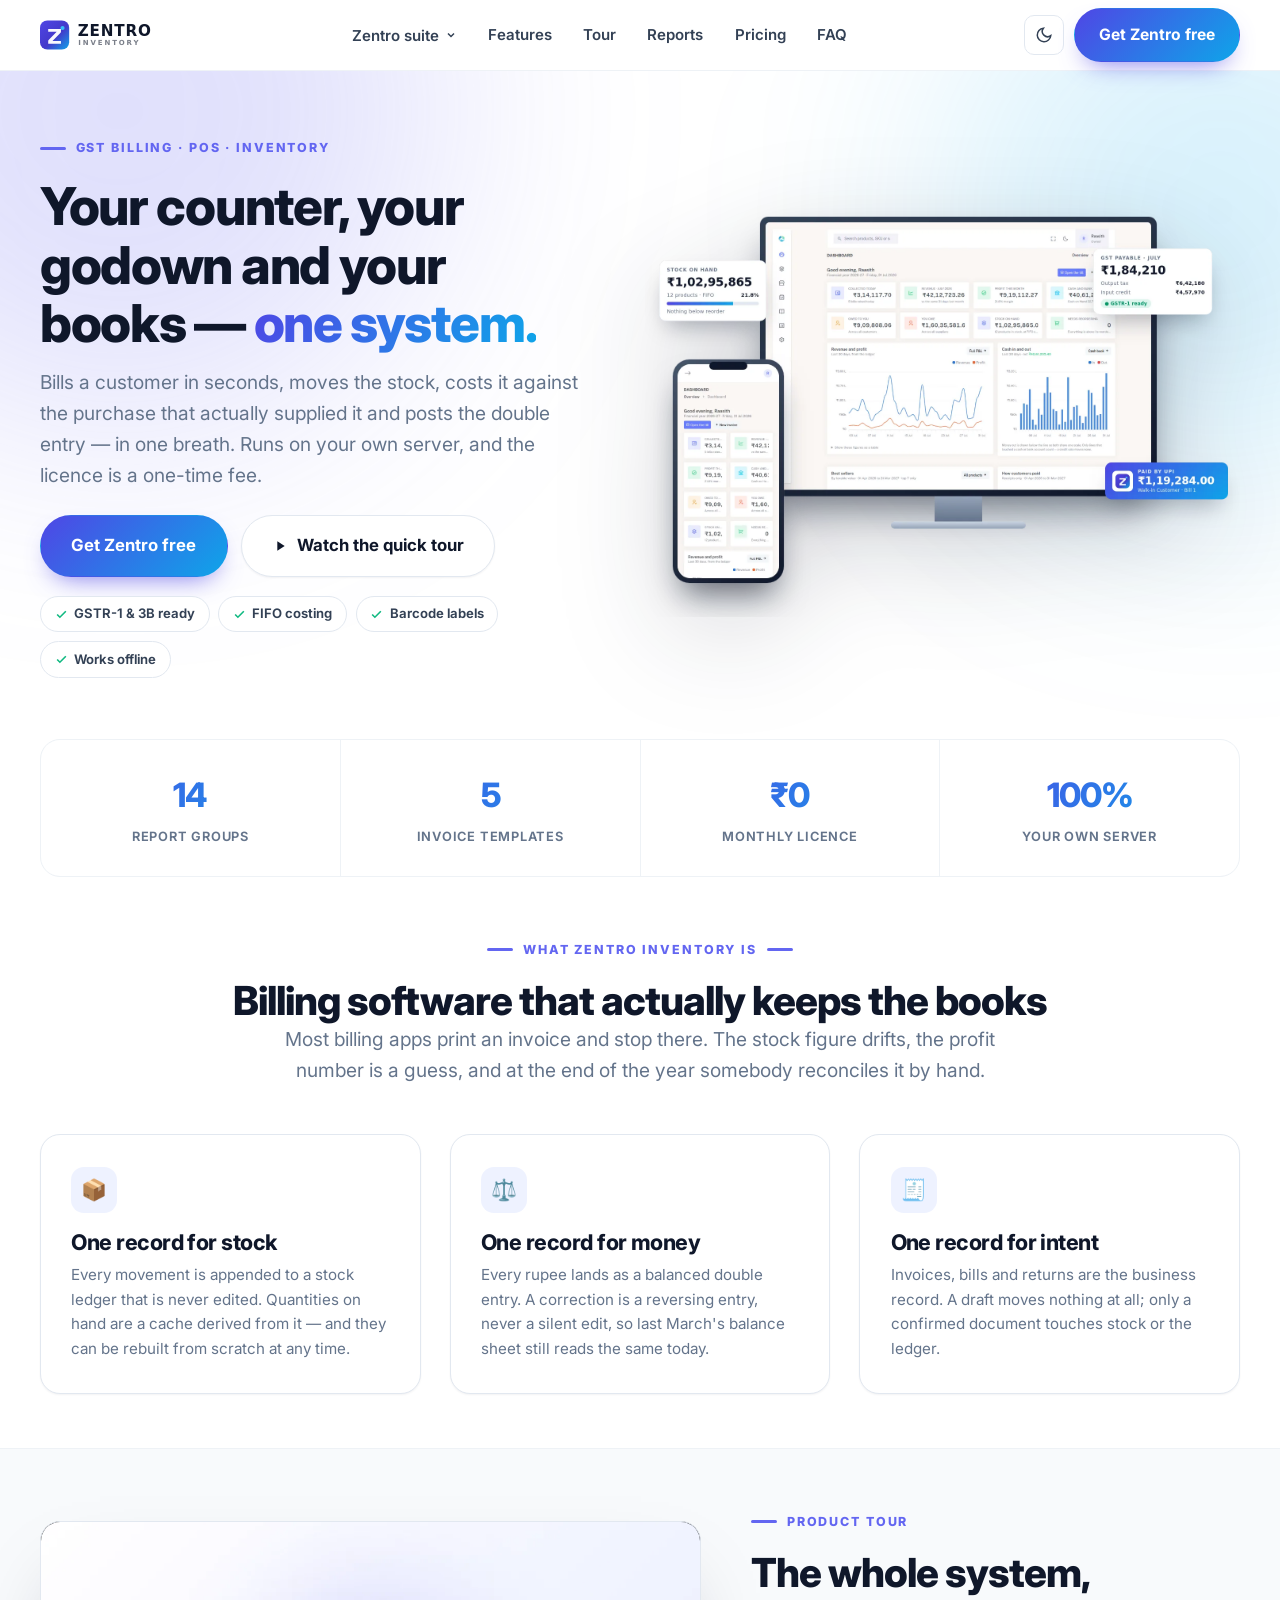
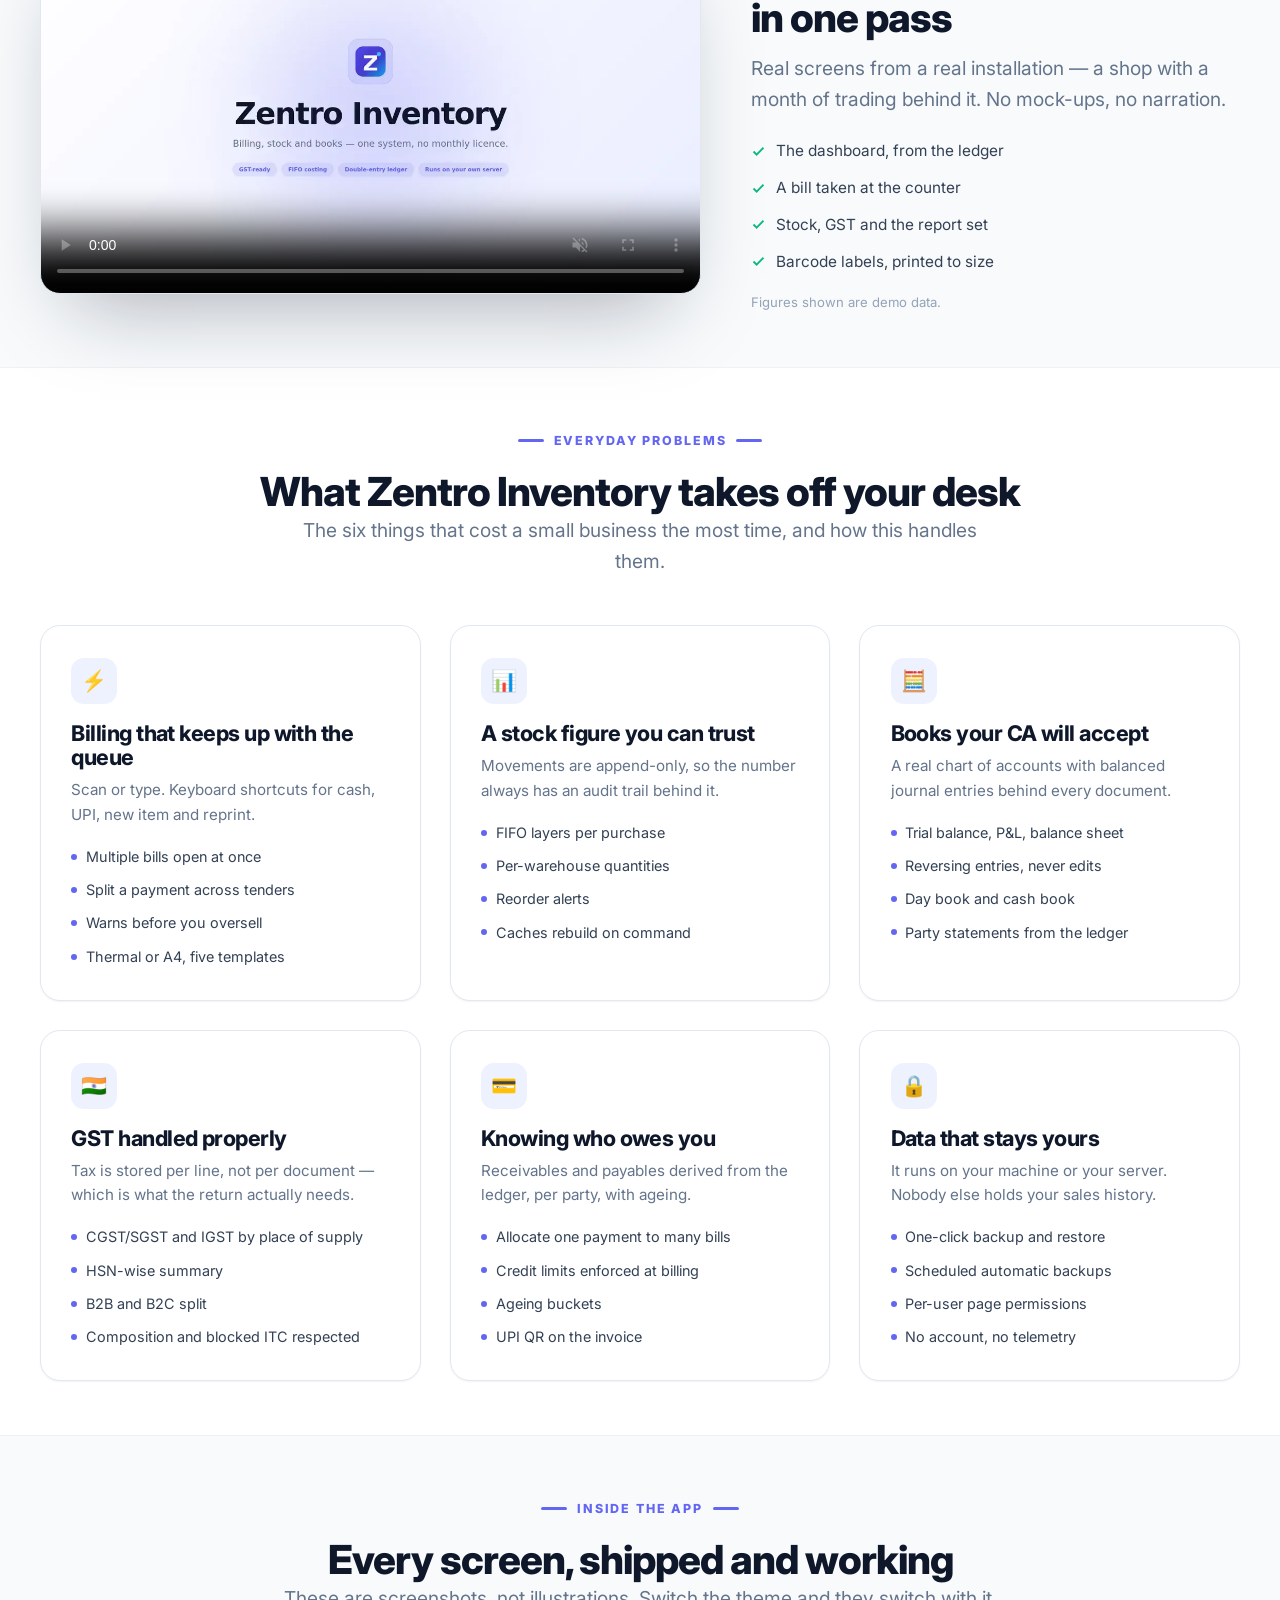
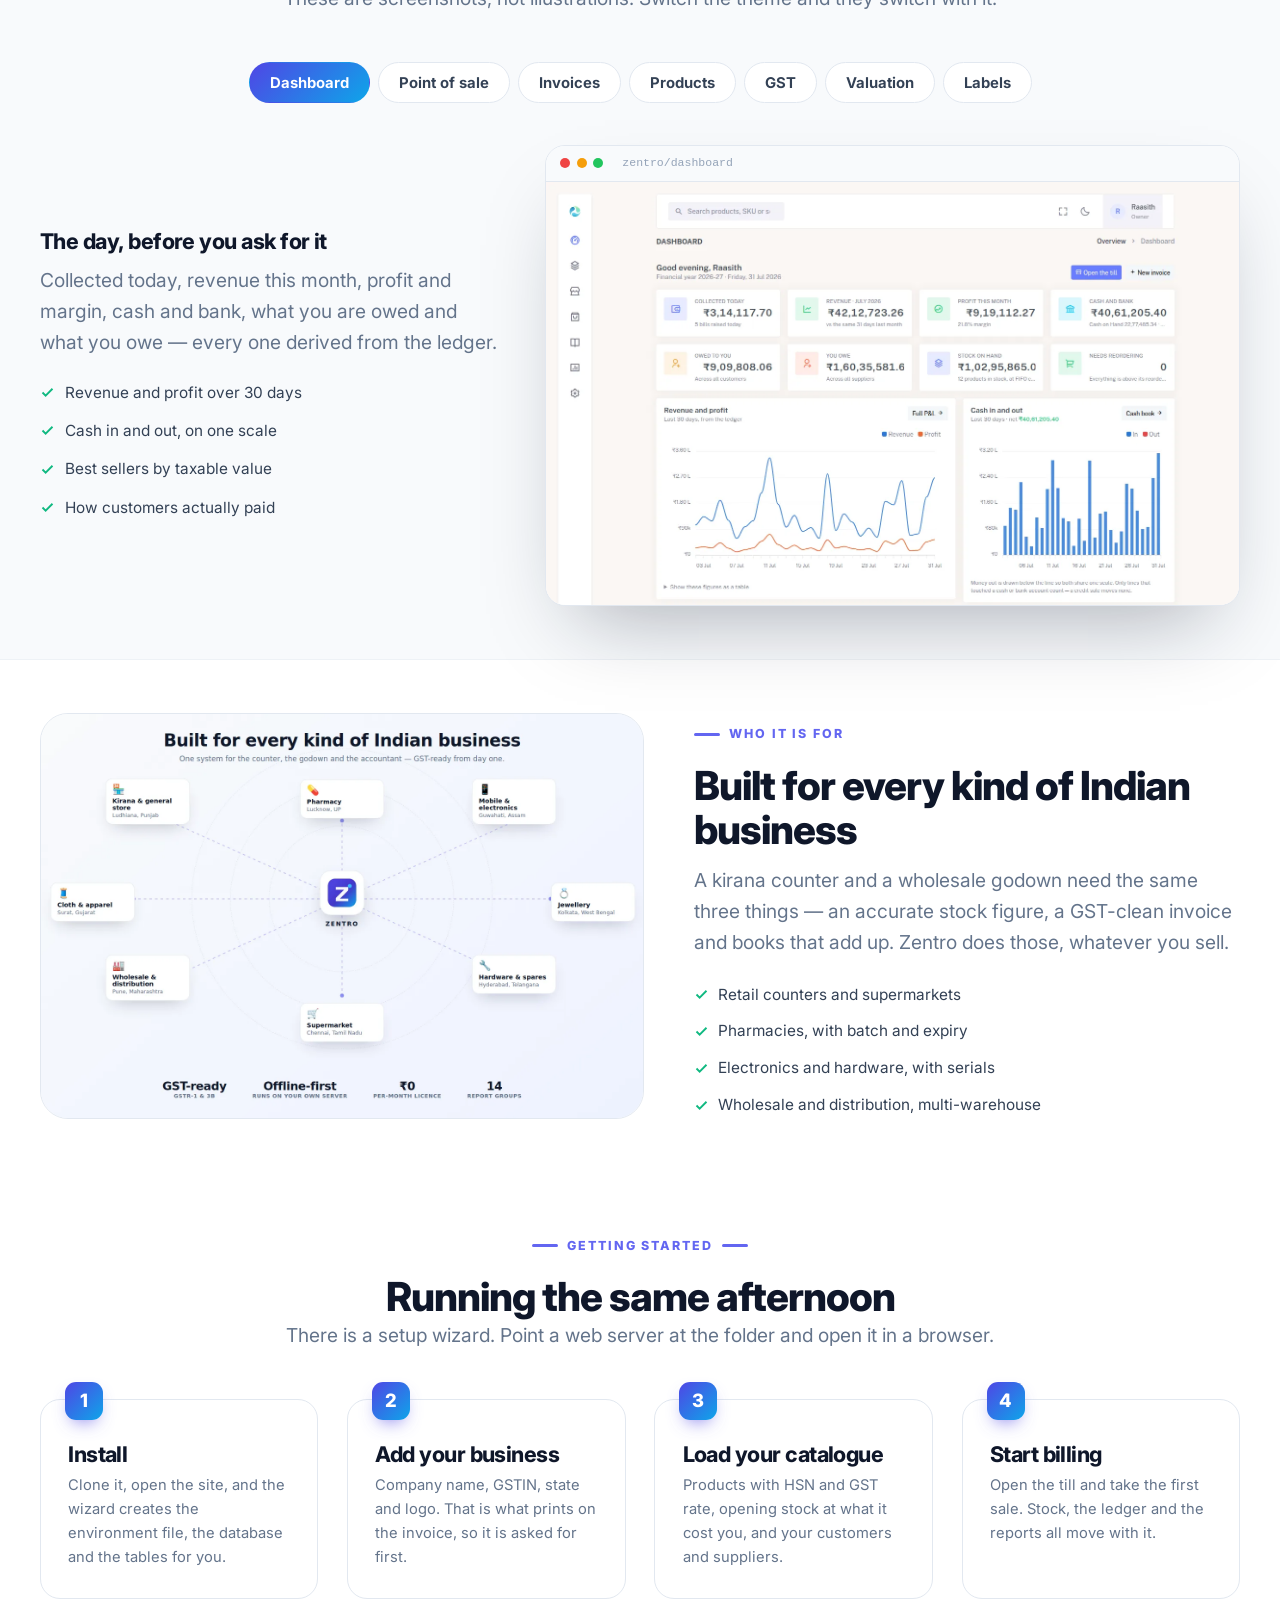
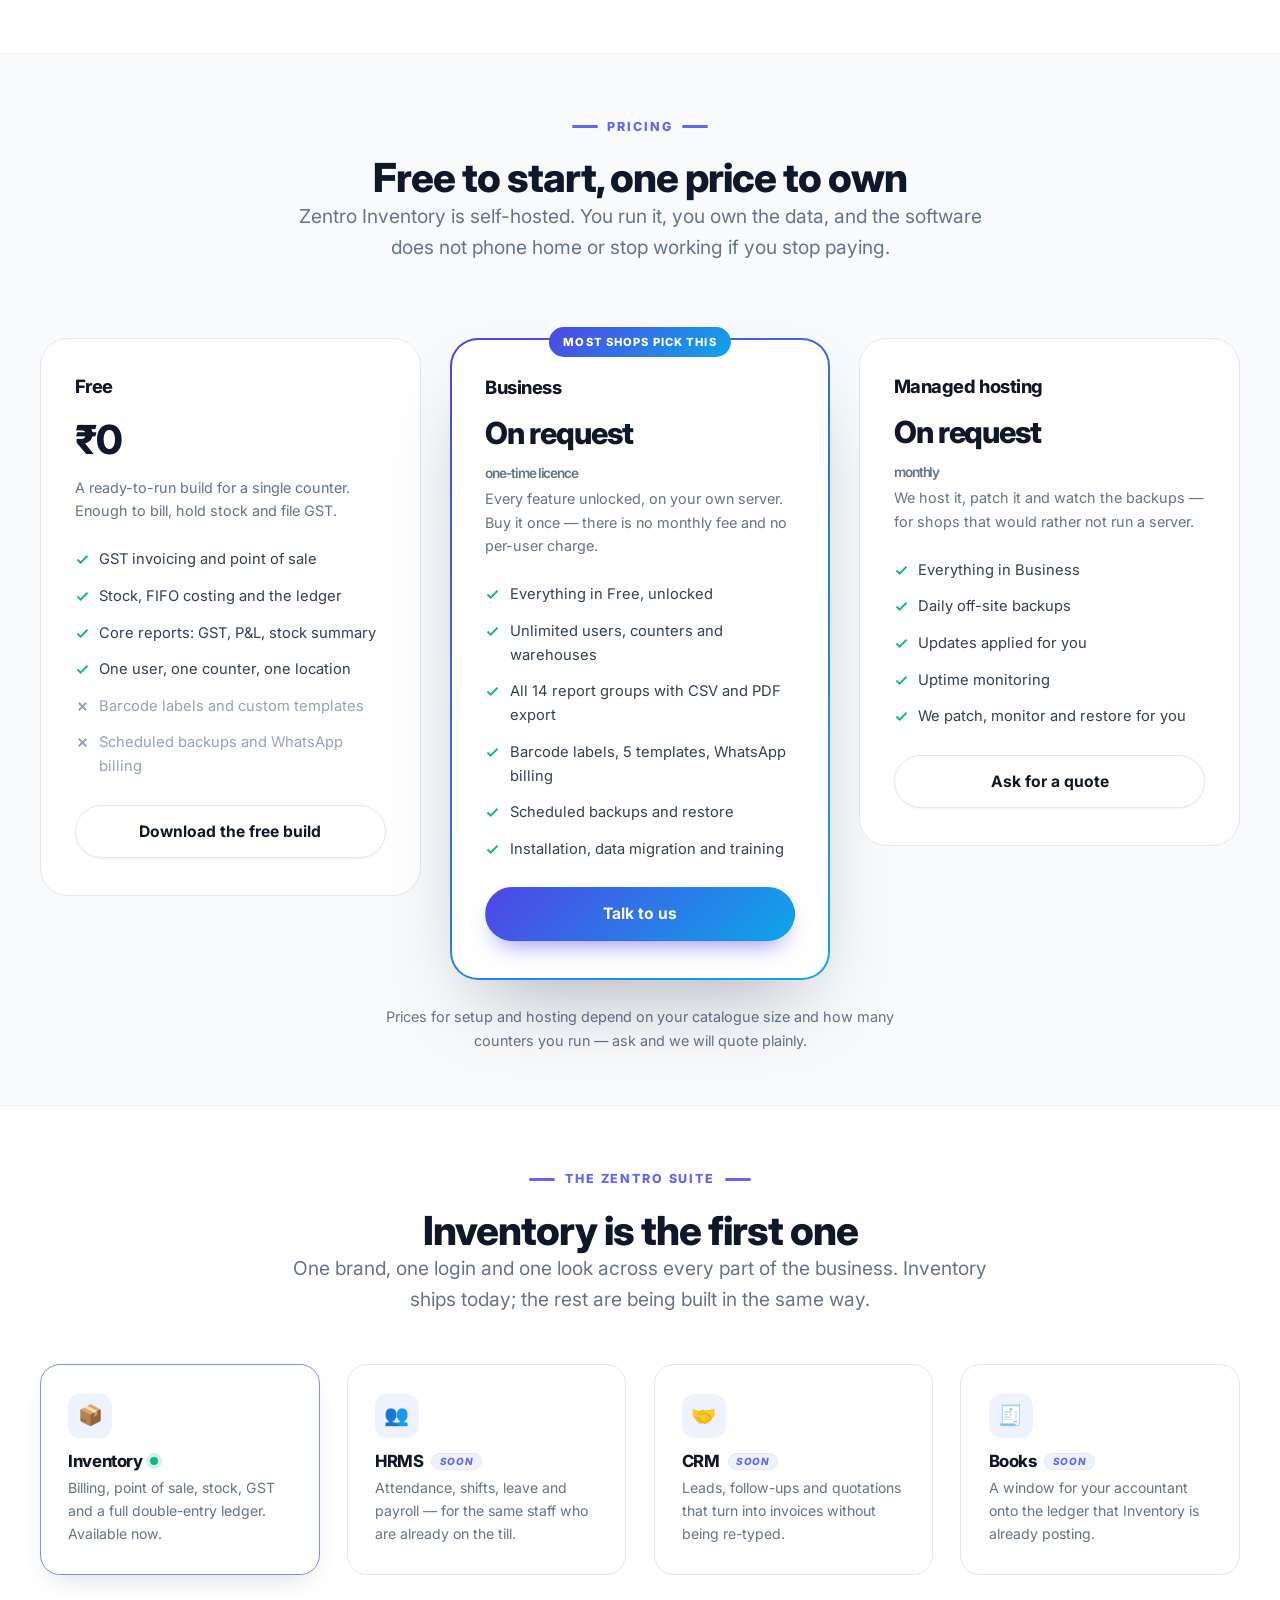
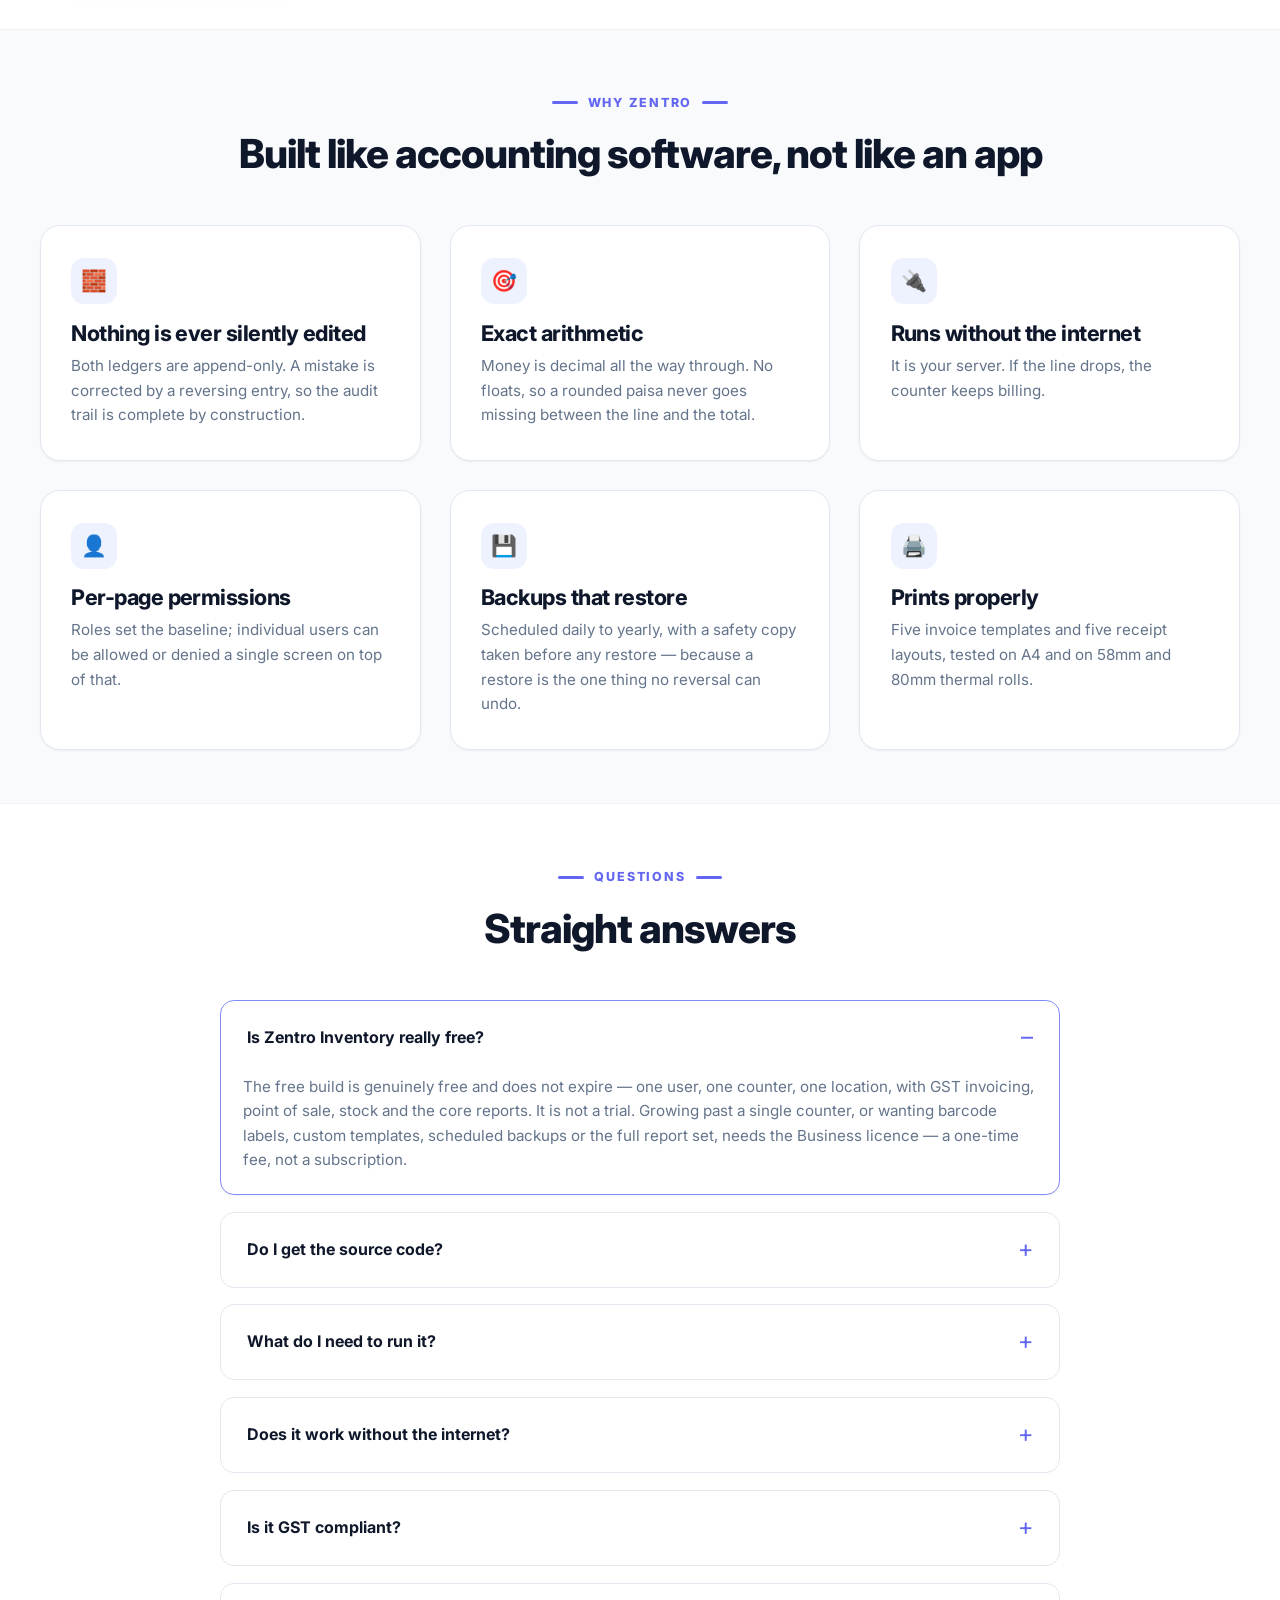
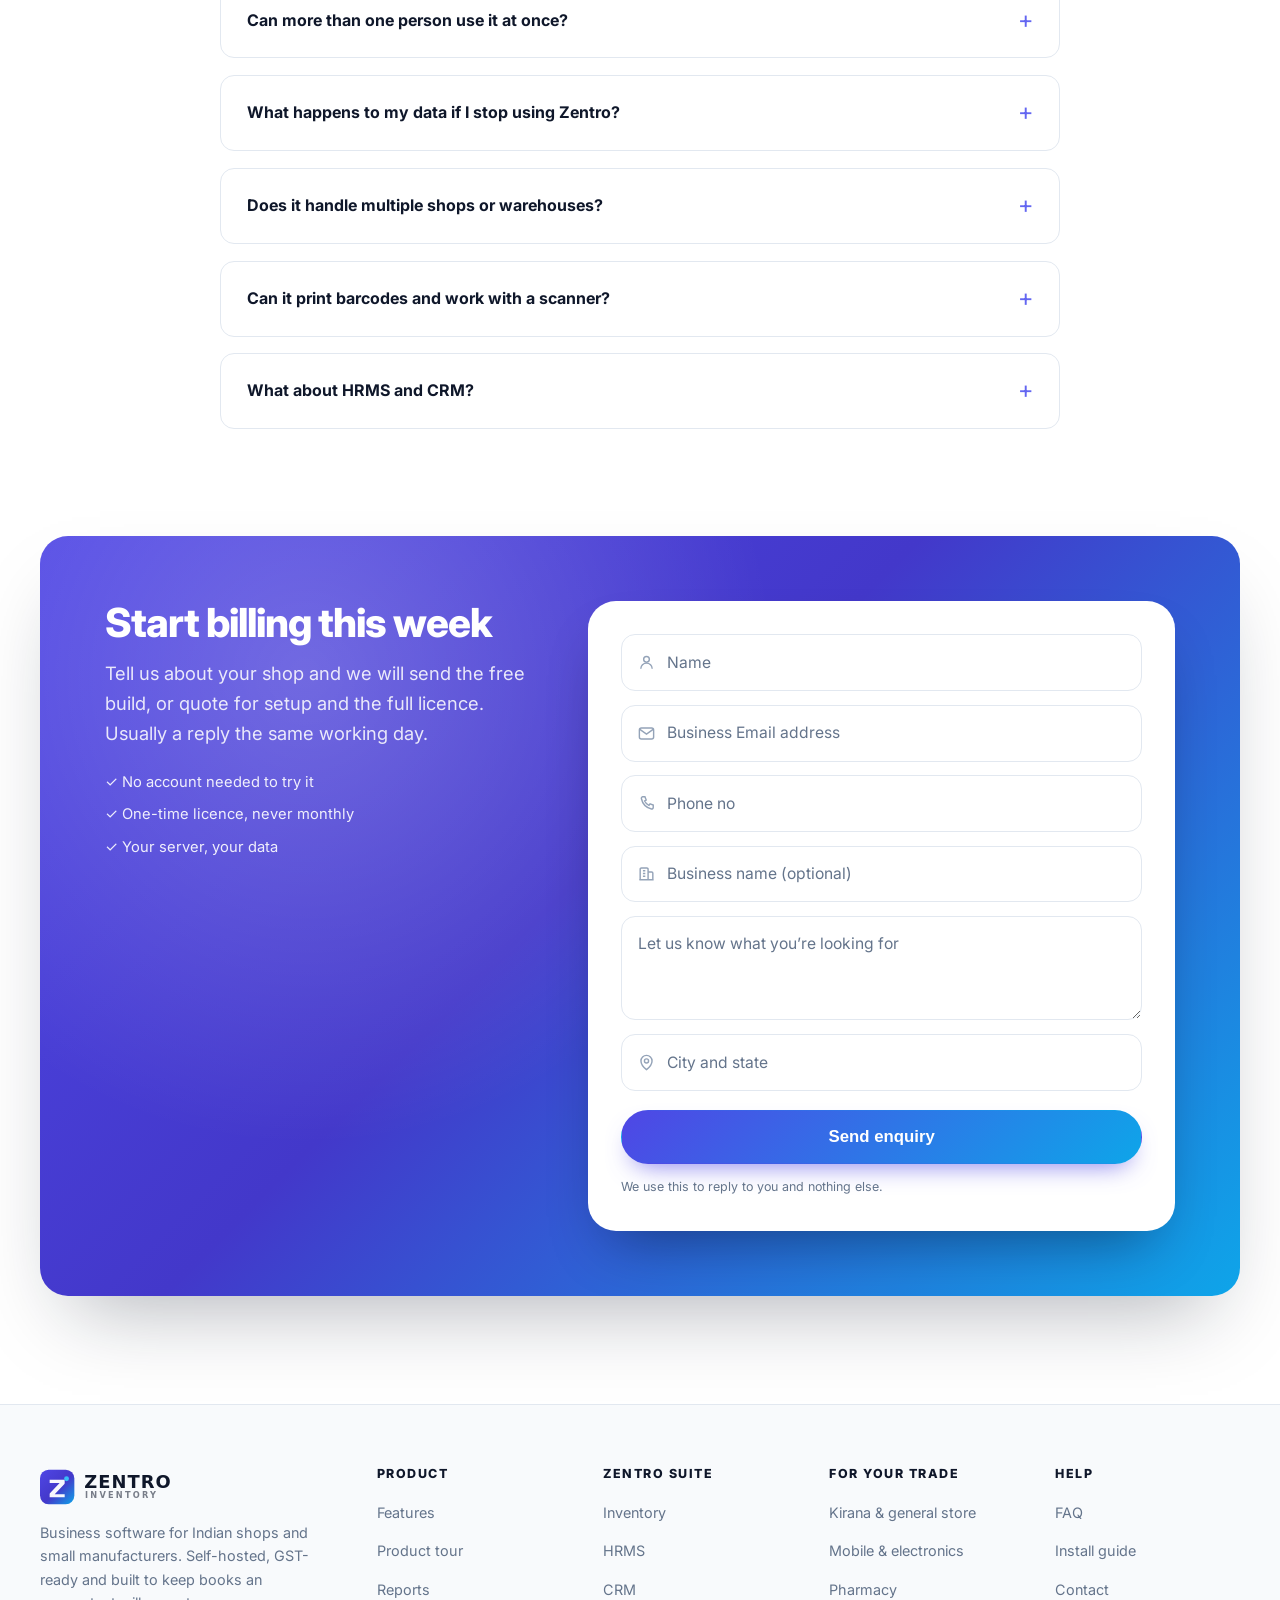
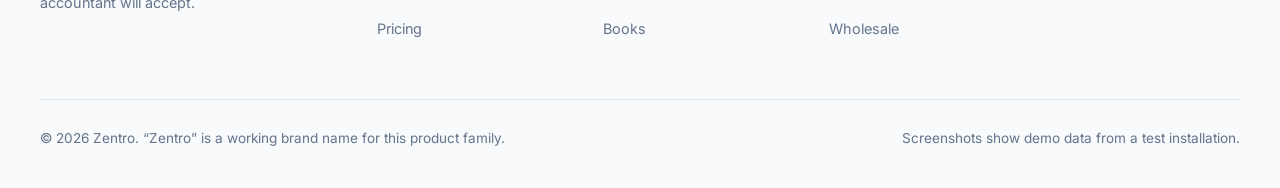
==== commit 8663f604: "Update HTML" ====
--- a/inventory/index.html
+++ b/inventory/index.html
@@ -1,8 +1,735 @@
-<!--
-══════════════════════════════
-Author: Fawwash Khan
-This HTML file has been intentionally minified into a single line.
-══════════════════════════════
--->
-
-<!DOCTYPE html><html lang="en" data-theme="light"><head><meta charset="utf-8"><meta name="viewport" content="width=device-width,initial-scale=1"><title>Zentro Inventory — GST billing, POS and stock software for Indian businesses</title><meta name="description" content="Zentro Inventory is self-hosted GST billing, point-of-sale and inventory software with a real double-entry ledger, FIFO costing and 14 report groups. Your server, your data, no monthly licence."><meta name="theme-color" content="#4F46E5"><link rel="icon" type="image/svg+xml" href="assets/img/brand/zentro-mark.svg"><meta property="og:title" content="Zentro Inventory — GST billing, POS and stock software"><meta property="og:description" content="Billing, stock and books in one system. Self-hosted, GST-ready, no monthly licence."><meta property="og:image" content="assets/img/mockup-hero-light.webp"><meta property="og:type" content="website"><link rel="preconnect" href="https://fonts.googleapis.com"><link rel="preconnect" href="https://fonts.gstatic.com" crossorigin><link href="https://fonts.googleapis.com/css2?family=Inter:wght@400;500;600;700;800&display=swap" rel="stylesheet"><link rel="stylesheet" href="assets/css/style.css"><script>!function(){try{var e=localStorage.getItem("zentro-theme"),t=window.matchMedia("(prefers-color-scheme: dark)").matches;document.documentElement.dataset.theme=e||(t?"dark":"light")}catch(e){}}()</script></head><body><header class="hdr"><div class="wrap hdr__in"><a class="brand" href="#top" aria-label="Zentro home"><img class="shot shot--light" src="assets/img/brand/zentro-logo-dark-text.svg" alt="Zentro Inventory"> <img class="shot shot--dark" src="assets/img/brand/zentro-logo-light-text.svg" alt="Zentro Inventory"></a><nav class="nav" id="nav"><div class="dd" data-dd aria-expanded="false"><button class="dd__btn" type="button" aria-haspopup="true" aria-expanded="false">Zentro suite<svg width="12" height="12" viewBox="0 0 24 24" fill="none" stroke="currentColor" stroke-width="3"><path d="M6 9l6 6 6-6"/></svg></button><div class="dd__menu" role="menu"><a href="#top" role="menuitem"><span class="dd__ic">📦</span><span><span class="dd__t">Zentro Inventory</span><span class="dd__d">Billing, POS, stock and a full ledger</span></span></a><a href="#suite" role="menuitem"><span class="dd__ic">👥</span><span><span class="dd__t">Zentro HRMS<em class="soon">Soon</em></span><span class="dd__d">Attendance, payroll and leave</span></span></a><a href="#suite" role="menuitem"><span class="dd__ic">🤝</span><span><span class="dd__t">Zentro CRM<em class="soon">Soon</em></span><span class="dd__d">Leads, follow-ups and pipeline</span></span></a><a href="#suite" role="menuitem"><span class="dd__ic">🧾</span><span><span class="dd__t">Zentro Books<em class="soon">Soon</em></span><span class="dd__d">Accounting for your CA</span></span></a></div></div><a href="#features">Features</a><a href="#tour">Tour</a><a href="#reports">Reports</a><a href="#pricing">Pricing</a><a href="#faq">FAQ</a><a class="btn btn--primary nav__cta" href="#pricing">Get Zentro free</a></nav><div class="hdr__cta"><button class="icon-btn" id="theme" type="button" aria-label="Switch between light and dark"><svg class="moon" width="18" height="18" viewBox="0 0 24 24" fill="none" stroke="currentColor" stroke-width="2"><path d="M21 12.8A9 9 0 1111.2 3a7 7 0 009.8 9.8z"/></svg><svg class="sun" width="18" height="18" viewBox="0 0 24 24" fill="none" stroke="currentColor" stroke-width="2"><circle cx="12" cy="12" r="4.2"/><path d="M12 2v2M12 20v2M2 12h2M20 12h2M4.9 4.9l1.4 1.4M17.7 17.7l1.4 1.4M19.1 4.9l-1.4 1.4M6.3 17.7l-1.4 1.4"/></svg></button><button class="icon-btn burger" id="burger" type="button" aria-label="Menu" aria-controls="nav" aria-expanded="false"><svg width="18" height="18" viewBox="0 0 24 24" fill="none" stroke="currentColor" stroke-width="2"><path d="M3 6h18M3 12h18M3 18h18"/></svg></button><a class="btn btn--primary" href="#pricing">Get Zentro free</a></div></div></header><main id="top"><section class="hero"><div class="wrap hero__grid"><div><span class="eyebrow">GST billing · POS · Inventory</span><h1>Your counter, your godown and your books —<span class="grad">one system.</span></h1><p class="lede">Bills a customer in seconds, moves the stock, costs it against the purchase that actually supplied it and posts the double entry — in one breath. Runs on your own server, and the licence is a one-time fee.</p><div class="hero__cta"><a class="btn btn--primary btn--lg" href="#pricing">Get Zentro free</a><a class="btn btn--ghost btn--lg" href="#tour"><svg width="16" height="16" viewBox="0 0 24 24" fill="currentColor"><path d="M8 5v14l11-7z"/></svg>Watch the quick tour</a></div><div class="chips"><span class="chip"><svg width="13" height="13" viewBox="0 0 24 24" fill="none" stroke="currentColor" stroke-width="3"><path d="M20 6L9 17l-5-5"/></svg>GSTR-1 &amp; 3B ready</span><span class="chip"><svg width="13" height="13" viewBox="0 0 24 24" fill="none" stroke="currentColor" stroke-width="3"><path d="M20 6L9 17l-5-5"/></svg>FIFO costing</span><span class="chip"><svg width="13" height="13" viewBox="0 0 24 24" fill="none" stroke="currentColor" stroke-width="3"><path d="M20 6L9 17l-5-5"/></svg>Barcode labels</span><span class="chip"><svg width="13" height="13" viewBox="0 0 24 24" fill="none" stroke="currentColor" stroke-width="3"><path d="M20 6L9 17l-5-5"/></svg>Works offline</span></div></div><div class="hero__media"><img class="shot shot--light" src="assets/img/mockup-hero-light.webp" width="1500" height="1080" alt="Zentro Inventory dashboard on a desktop monitor with the point-of-sale screen on a phone" fetchpriority="high"> <img class="shot shot--dark" src="assets/img/mockup-hero-dark.webp" width="1500" height="1080" alt="Zentro Inventory dashboard in dark mode on a desktop monitor with the point-of-sale screen on a phone"></div></div></section><section class="wrap rise"><div class="stats"><div class="stat"><b>14</b><span>Report groups</span></div><div class="stat"><b>5</b><span>Invoice templates</span></div><div class="stat"><b>₹0</b><span>Monthly licence</span></div><div class="stat"><b>100%</b><span>Your own server</span></div></div></section><section class="section" id="about"><div class="wrap head center rise"><span class="eyebrow">What Zentro Inventory is</span><h2>Billing software that actually keeps the books</h2><p class="lede">Most billing apps print an invoice and stop there. The stock figure drifts, the profit number is a guess, and at the end of the year somebody reconciles it by hand.</p></div><div class="wrap grid grid--3 rise"><article class="card"><div class="card__ic">📦</div><h3>One record for stock</h3><p>Every movement is appended to a stock ledger that is never edited. Quantities on hand are a cache derived from it — and they can be rebuilt from scratch at any time.</p></article><article class="card"><div class="card__ic">⚖️</div><h3>One record for money</h3><p>Every rupee lands as a balanced double entry. A correction is a reversing entry, never a silent edit, so last March's balance sheet still reads the same today.</p></article><article class="card"><div class="card__ic">🧾</div><h3>One record for intent</h3><p>Invoices, bills and returns are the business record. A draft moves nothing at all; only a confirmed document touches stock or the ledger.</p></article></div></section><section class="section section--tint" id="tour"><div class="wrap split"><div class="split__media"><div class="video"><video class="shot shot--light" controls autoplay muted loop playsinline preload="metadata" poster="assets/img/tour-poster-light.webp" width="1280" height="720"><source src="assets/img/zentro-tour-light.mp4" type="video/mp4">Your browser cannot play this video.<a href="assets/img/zentro-tour-light.mp4">Download it instead.</a></video><video class="shot shot--dark" controls autoplay muted loop playsinline preload="metadata" poster="assets/img/tour-poster-dark.webp" width="1280" height="720"><source src="assets/img/zentro-tour-dark.mp4" type="video/mp4">Your browser cannot play this video.<a href="assets/img/zentro-tour-dark.mp4">Download it instead.</a></video></div></div><div class="split__copy"><span class="eyebrow">Product tour</span><h2>The whole system, in&nbsp;one&nbsp;pass</h2><p class="lede">Real screens from a real installation — a shop with a month of trading behind it. No mock-ups, no narration.</p><ul class="ticks"><li><svg width="15" height="15" viewBox="0 0 24 24" fill="none" stroke="currentColor" stroke-width="3"><path d="M20 6L9 17l-5-5"/></svg>The dashboard, from the ledger</li><li><svg width="15" height="15" viewBox="0 0 24 24" fill="none" stroke="currentColor" stroke-width="3"><path d="M20 6L9 17l-5-5"/></svg>A bill taken at the counter</li><li><svg width="15" height="15" viewBox="0 0 24 24" fill="none" stroke="currentColor" stroke-width="3"><path d="M20 6L9 17l-5-5"/></svg>Stock, GST and the report set</li><li><svg width="15" height="15" viewBox="0 0 24 24" fill="none" stroke="currentColor" stroke-width="3"><path d="M20 6L9 17l-5-5"/></svg>Barcode labels, printed to size</li></ul><p class="micro">Figures shown are demo data.</p></div></div></section><section class="section" id="features"><div class="wrap head center rise"><span class="eyebrow">Everyday problems</span><h2>What Zentro Inventory takes off your desk</h2><p class="lede">The six things that cost a small business the most time, and how this handles them.</p></div><div class="wrap grid grid--3 rise"><article class="card"><div class="card__ic">⚡</div><h3>Billing that keeps up with the queue</h3><p>Scan or type. Keyboard shortcuts for cash, UPI, new item and reprint.</p><ul><li>Multiple bills open at once</li><li>Split a payment across tenders</li><li>Warns before you oversell</li><li>Thermal or A4, five templates</li></ul></article><article class="card"><div class="card__ic">📊</div><h3>A stock figure you can trust</h3><p>Movements are append-only, so the number always has an audit trail behind it.</p><ul><li>FIFO layers per purchase</li><li>Per-warehouse quantities</li><li>Reorder alerts</li><li>Caches rebuild on command</li></ul></article><article class="card"><div class="card__ic">🧮</div><h3>Books your CA will accept</h3><p>A real chart of accounts with balanced journal entries behind every document.</p><ul><li>Trial balance, P&amp;L, balance sheet</li><li>Reversing entries, never edits</li><li>Day book and cash book</li><li>Party statements from the ledger</li></ul></article><article class="card"><div class="card__ic">🇮🇳</div><h3>GST handled properly</h3><p>Tax is stored per line, not per document — which is what the return actually needs.</p><ul><li>CGST/SGST and IGST by place of supply</li><li>HSN-wise summary</li><li>B2B and B2C split</li><li>Composition and blocked ITC respected</li></ul></article><article class="card"><div class="card__ic">💳</div><h3>Knowing who owes you</h3><p>Receivables and payables derived from the ledger, per party, with ageing.</p><ul><li>Allocate one payment to many bills</li><li>Credit limits enforced at billing</li><li>Ageing buckets</li><li>UPI QR on the invoice</li></ul></article><article class="card"><div class="card__ic">🔒</div><h3>Data that stays yours</h3><p>It runs on your machine or your server. Nobody else holds your sales history.</p><ul><li>One-click backup and restore</li><li>Scheduled automatic backups</li><li>Per-user page permissions</li><li>No account, no telemetry</li></ul></article></div></section><section class="section section--tint" id="reports"><div class="wrap head center rise"><span class="eyebrow">Inside the app</span><h2>Every screen, shipped and working</h2><p class="lede">These are screenshots, not illustrations. Switch the theme and they switch with it.</p></div><div class="wrap rise"><div class="tabs" role="tablist"><button class="tab" role="tab" aria-selected="true" data-tab="dashboard">Dashboard</button><button class="tab" role="tab" aria-selected="false" data-tab="pos">Point of sale</button><button class="tab" role="tab" aria-selected="false" data-tab="invoices">Invoices</button><button class="tab" role="tab" aria-selected="false" data-tab="products">Products</button><button class="tab" role="tab" aria-selected="false" data-tab="gst">GST</button><button class="tab" role="tab" aria-selected="false" data-tab="valuation">Valuation</button><button class="tab" role="tab" aria-selected="false" data-tab="labels">Labels</button></div><div class="panel" data-panel="dashboard" data-active><div class="panel__grid"><div><h3>The day, before you ask for it</h3><p class="lede" style="margin-top:.7rem">Collected today, revenue this month, profit and margin, cash and bank, what you are owed and what you owe — every one derived from the ledger.</p><ul><li><svg width="15" height="15" viewBox="0 0 24 24" fill="none" stroke="currentColor" stroke-width="3"><path d="M20 6L9 17l-5-5"/></svg>Revenue and profit over 30 days</li><li><svg width="15" height="15" viewBox="0 0 24 24" fill="none" stroke="currentColor" stroke-width="3"><path d="M20 6L9 17l-5-5"/></svg>Cash in and out, on one scale</li><li><svg width="15" height="15" viewBox="0 0 24 24" fill="none" stroke="currentColor" stroke-width="3"><path d="M20 6L9 17l-5-5"/></svg>Best sellers by taxable value</li><li><svg width="15" height="15" viewBox="0 0 24 24" fill="none" stroke="currentColor" stroke-width="3"><path d="M20 6L9 17l-5-5"/></svg>How customers actually paid</li></ul></div><div class="frame"><div class="frame__bar"><i></i><i></i><i></i><span class="frame__url">zentro/dashboard</span></div><img class="shot shot--light" src="assets/img/shot-dashboard-light.webp" alt="Zentro Inventory dashboard" loading="lazy"> <img class="shot shot--dark" src="assets/img/shot-dashboard-dark.webp" alt="Zentro Inventory dashboard in dark mode" loading="lazy"></div></div></div><div class="panel" data-panel="pos"><div class="panel__grid"><div><h3>A till that behaves like a till</h3><p class="lede" style="margin-top:.7rem">Open a shift with a counted float, bill against it all day, then cash up. One shift per counter — enforced by the database, not by a check.</p><ul><li><svg width="15" height="15" viewBox="0 0 24 24" fill="none" stroke="currentColor" stroke-width="3"><path d="M20 6L9 17l-5-5"/></svg>Several bills open at once</li><li><svg width="15" height="15" viewBox="0 0 24 24" fill="none" stroke="currentColor" stroke-width="3"><path d="M20 6L9 17l-5-5"/></svg>Cash, UPI, card, on account or split</li><li><svg width="15" height="15" viewBox="0 0 24 24" fill="none" stroke="currentColor" stroke-width="3"><path d="M20 6L9 17l-5-5"/></svg>Create a customer or product mid-bill</li><li><svg width="15" height="15" viewBox="0 0 24 24" fill="none" stroke="currentColor" stroke-width="3"><path d="M20 6L9 17l-5-5"/></svg>Live totals, recalculated on save</li></ul></div><div class="frame"><div class="frame__bar"><i></i><i></i><i></i><span class="frame__url">zentro/pos</span></div><img class="shot shot--light" src="assets/img/shot-pos-light.webp" alt="Point of sale screen with four items on the bill" loading="lazy"> <img class="shot shot--dark" src="assets/img/shot-pos-dark.webp" alt="Point of sale screen in dark mode" loading="lazy"></div></div></div><div class="panel" data-panel="invoices"><div class="panel__grid"><div><h3>Invoices, returns and quotations</h3><p class="lede" style="margin-top:.7rem">A draft touches nothing. Confirming moves the stock, freezes the cost of goods onto the line and posts the entry.</p><ul><li><svg width="15" height="15" viewBox="0 0 24 24" fill="none" stroke="currentColor" stroke-width="3"><path d="M20 6L9 17l-5-5"/></svg>FY-aware numbering with no gaps</li><li><svg width="15" height="15" viewBox="0 0 24 24" fill="none" stroke="currentColor" stroke-width="3"><path d="M20 6L9 17l-5-5"/></svg>Five print templates, customisable</li><li><svg width="15" height="15" viewBox="0 0 24 24" fill="none" stroke="currentColor" stroke-width="3"><path d="M20 6L9 17l-5-5"/></svg>Email or WhatsApp the bill</li><li><svg width="15" height="15" viewBox="0 0 24 24" fill="none" stroke="currentColor" stroke-width="3"><path d="M20 6L9 17l-5-5"/></svg>Credit notes that put stock back</li></ul></div><div class="frame"><div class="frame__bar"><i></i><i></i><i></i><span class="frame__url">zentro/sales/invoices</span></div><img class="shot shot--light" src="assets/img/shot-invoices-light.webp" alt="Sales invoice list" loading="lazy"> <img class="shot shot--dark" src="assets/img/shot-invoices-dark.webp" alt="Sales invoice list in dark mode" loading="lazy"></div></div></div><div class="panel" data-panel="products"><div class="panel__grid"><div><h3>A catalogue that carries its own tax</h3><p class="lede" style="margin-top:.7rem">HSN, GST rate, unit, reorder level, purchase and selling price, images and barcodes — per product, so a bill never has to be corrected afterwards.</p><ul><li><svg width="15" height="15" viewBox="0 0 24 24" fill="none" stroke="currentColor" stroke-width="3"><path d="M20 6L9 17l-5-5"/></svg>Categories, brands and units</li><li><svg width="15" height="15" viewBox="0 0 24 24" fill="none" stroke="currentColor" stroke-width="3"><path d="M20 6L9 17l-5-5"/></svg>Batch, expiry and serial tracking</li><li><svg width="15" height="15" viewBox="0 0 24 24" fill="none" stroke="currentColor" stroke-width="3"><path d="M20 6L9 17l-5-5"/></svg>Tax-inclusive or exclusive pricing</li><li><svg width="15" height="15" viewBox="0 0 24 24" fill="none" stroke="currentColor" stroke-width="3"><path d="M20 6L9 17l-5-5"/></svg>Search across name, SKU and barcode</li></ul></div><div class="frame"><div class="frame__bar"><i></i><i></i><i></i><span class="frame__url">zentro/inventory/products</span></div><img class="shot shot--light" src="assets/img/shot-products-light.webp" alt="Product catalogue" loading="lazy"> <img class="shot shot--dark" src="assets/img/shot-products-dark.webp" alt="Product catalogue in dark mode" loading="lazy"></div></div></div><div class="panel" data-panel="gst"><div class="panel__grid"><div><h3>The GST summary, in filing shape</h3><p class="lede" style="margin-top:.7rem">Outward and inward, rate by rate, with the HSN table that GSTR-1 asks for and most software leaves out.</p><ul><li><svg width="15" height="15" viewBox="0 0 24 24" fill="none" stroke="currentColor" stroke-width="3"><path d="M20 6L9 17l-5-5"/></svg>Output tax, input credit, net payable</li><li><svg width="15" height="15" viewBox="0 0 24 24" fill="none" stroke="currentColor" stroke-width="3"><path d="M20 6L9 17l-5-5"/></svg>B2B and B2C split</li><li><svg width="15" height="15" viewBox="0 0 24 24" fill="none" stroke="currentColor" stroke-width="3"><path d="M20 6L9 17l-5-5"/></svg>Credit notes as CDNR</li><li><svg width="15" height="15" viewBox="0 0 24 24" fill="none" stroke="currentColor" stroke-width="3"><path d="M20 6L9 17l-5-5"/></svg>Blocked credit kept out of the claim</li></ul></div><div class="frame"><div class="frame__bar"><i></i><i></i><i></i><span class="frame__url">zentro/reports/gst-summary</span></div><img class="shot shot--light" src="assets/img/shot-gst-light.webp" alt="GST summary report" loading="lazy"> <img class="shot shot--dark" src="assets/img/shot-gst-dark.webp" alt="GST summary report in dark mode" loading="lazy"></div></div></div><div class="panel" data-panel="valuation"><div class="panel__grid"><div><h3>What the shelves are actually worth</h3><p class="lede" style="margin-top:.7rem">Valuation at FIFO cost, reconciled three ways — against the ledger, the movements and the layers. Checking only two of the three is how a gap hides.</p><ul><li><svg width="15" height="15" viewBox="0 0 24 24" fill="none" stroke="currentColor" stroke-width="3"><path d="M20 6L9 17l-5-5"/></svg>Per product and per warehouse</li><li><svg width="15" height="15" viewBox="0 0 24 24" fill="none" stroke="currentColor" stroke-width="3"><path d="M20 6L9 17l-5-5"/></svg>Stock ledger with a running balance</li><li><svg width="15" height="15" viewBox="0 0 24 24" fill="none" stroke="currentColor" stroke-width="3"><path d="M20 6L9 17l-5-5"/></svg>Adjustments and transfers</li><li><svg width="15" height="15" viewBox="0 0 24 24" fill="none" stroke="currentColor" stroke-width="3"><path d="M20 6L9 17l-5-5"/></svg>Ageing and slow movers</li></ul></div><div class="frame"><div class="frame__bar"><i></i><i></i><i></i><span class="frame__url">zentro/inventory/valuation</span></div><img class="shot shot--light" src="assets/img/shot-valuation-light.webp" alt="Inventory valuation report" loading="lazy"> <img class="shot shot--dark" src="assets/img/shot-valuation-dark.webp" alt="Inventory valuation report in dark mode" loading="lazy"></div></div></div><div class="panel" data-panel="labels"><div class="panel__grid"><div><h3>Barcodes you print yourself</h3><p class="lede" style="margin-top:.7rem">EAN-13 and Code 128 laid out in millimetres, so what comes out of the printer is the size the scanner expects.</p><ul><li><svg width="15" height="15" viewBox="0 0 24 24" fill="none" stroke="currentColor" stroke-width="3"><path d="M20 6L9 17l-5-5"/></svg>A4 sheets or thermal rolls</li><li><svg width="15" height="15" viewBox="0 0 24 24" fill="none" stroke="currentColor" stroke-width="3"><path d="M20 6L9 17l-5-5"/></svg>Name, SKU, MRP and price on the label</li><li><svg width="15" height="15" viewBox="0 0 24 24" fill="none" stroke="currentColor" stroke-width="3"><path d="M20 6L9 17l-5-5"/></svg>In-store codes on the GS1 prefix</li><li><svg width="15" height="15" viewBox="0 0 24 24" fill="none" stroke="currentColor" stroke-width="3"><path d="M20 6L9 17l-5-5"/></svg>Quiet zones kept scannable</li></ul></div><div class="frame"><div class="frame__bar"><i></i><i></i><i></i><span class="frame__url">zentro/inventory/labels</span></div><img class="shot shot--light" src="assets/img/shot-labels-light.webp" alt="Barcode label sheet builder" loading="lazy"> <img class="shot shot--dark" src="assets/img/shot-labels-dark.webp" alt="Barcode label sheet builder in dark mode" loading="lazy"></div></div></div></div></section><section class="section"><div class="wrap split split--media-first"><div class="split__copy"><span class="eyebrow">Who it is for</span><h2>Built for every kind of Indian business</h2><p class="lede">A kirana counter and a wholesale godown need the same three things — an accurate stock figure, a GST-clean invoice and books that add up. Zentro does those, whatever you sell.</p><ul class="ticks"><li><svg width="15" height="15" viewBox="0 0 24 24" fill="none" stroke="currentColor" stroke-width="3"><path d="M20 6L9 17l-5-5"/></svg>Retail counters and supermarkets</li><li><svg width="15" height="15" viewBox="0 0 24 24" fill="none" stroke="currentColor" stroke-width="3"><path d="M20 6L9 17l-5-5"/></svg>Pharmacies, with batch and expiry</li><li><svg width="15" height="15" viewBox="0 0 24 24" fill="none" stroke="currentColor" stroke-width="3"><path d="M20 6L9 17l-5-5"/></svg>Electronics and hardware, with serials</li><li><svg width="15" height="15" viewBox="0 0 24 24" fill="none" stroke="currentColor" stroke-width="3"><path d="M20 6L9 17l-5-5"/></svg>Wholesale and distribution, multi-warehouse</li></ul></div><div class="split__media"><img class="shot shot--light" src="assets/img/mockup-network-light.webp" width="1400" height="940" alt="Zentro Inventory serves kirana stores, pharmacies, electronics shops, apparel, jewellery, wholesale, supermarkets and hardware businesses across India" loading="lazy" style="border-radius:var(--r-xl);border:1px solid var(--line)"> <img class="shot shot--dark" src="assets/img/mockup-network-dark.webp" width="1400" height="940" alt="Zentro Inventory serves many kinds of Indian business, shown in dark mode" loading="lazy" style="border-radius:var(--r-xl);border:1px solid var(--line)"></div></div></section><section class="section"><div class="wrap head center rise"><span class="eyebrow">Getting started</span><h2>Running the same afternoon</h2><p class="lede">There is a setup wizard. Point a web server at the folder and open it in a browser.</p></div><div class="wrap steps rise"><div class="step"><h3>Install</h3><p>Clone it, open the site, and the wizard creates the environment file, the database and the tables for you.</p></div><div class="step"><h3>Add your business</h3><p>Company name, GSTIN, state and logo. That is what prints on the invoice, so it is asked for first.</p></div><div class="step"><h3>Load your catalogue</h3><p>Products with HSN and GST rate, opening stock at what it cost you, and your customers and suppliers.</p></div><div class="step"><h3>Start billing</h3><p>Open the till and take the first sale. Stock, the ledger and the reports all move with it.</p></div></div></section><section class="section section--tint" id="pricing"><div class="wrap head center rise"><span class="eyebrow">Pricing</span><h2>Free to start, one price to own</h2><p class="lede">Zentro Inventory is self-hosted. You run it, you own the data, and the software does not phone home or stop working if you stop paying.</p></div><div class="wrap price rise"><article class="plan"><h3>Free</h3><div class="plan__p">₹0</div><p class="plan__d">A ready-to-run build for a single counter. Enough to bill, hold stock and file GST.</p><ul><li><svg width="15" height="15" viewBox="0 0 24 24" fill="none" stroke="currentColor" stroke-width="3"><path d="M20 6L9 17l-5-5"/></svg>GST invoicing and point of sale</li><li><svg width="15" height="15" viewBox="0 0 24 24" fill="none" stroke="currentColor" stroke-width="3"><path d="M20 6L9 17l-5-5"/></svg>Stock, FIFO costing and the ledger</li><li><svg width="15" height="15" viewBox="0 0 24 24" fill="none" stroke="currentColor" stroke-width="3"><path d="M20 6L9 17l-5-5"/></svg>Core reports: GST, P&amp;L, stock summary</li><li><svg width="15" height="15" viewBox="0 0 24 24" fill="none" stroke="currentColor" stroke-width="3"><path d="M20 6L9 17l-5-5"/></svg>One user, one counter, one location</li><li class="no"><svg width="15" height="15" viewBox="0 0 24 24" fill="none" stroke="currentColor" stroke-width="3"><path d="M18 6L6 18M6 6l12 12"/></svg>Barcode labels and custom templates</li><li class="no"><svg width="15" height="15" viewBox="0 0 24 24" fill="none" stroke="currentColor" stroke-width="3"><path d="M18 6L6 18M6 6l12 12"/></svg>Scheduled backups and WhatsApp billing</li></ul><a class="btn btn--ghost" href="#contact">Download the free build</a></article><article class="plan plan--hero"><span class="plan__tag">Most shops pick this</span><h3>Business</h3><div class="plan__p" style="font-size:1.9rem">On request<sub style="display:block;margin-top:.25rem">one-time licence</sub></div><p class="plan__d">Every feature unlocked, on your own server. Buy it once — there is no monthly fee and no per-user charge.</p><ul><li><svg width="15" height="15" viewBox="0 0 24 24" fill="none" stroke="currentColor" stroke-width="3"><path d="M20 6L9 17l-5-5"/></svg>Everything in Free, unlocked</li><li><svg width="15" height="15" viewBox="0 0 24 24" fill="none" stroke="currentColor" stroke-width="3"><path d="M20 6L9 17l-5-5"/></svg>Unlimited users, counters and warehouses</li><li><svg width="15" height="15" viewBox="0 0 24 24" fill="none" stroke="currentColor" stroke-width="3"><path d="M20 6L9 17l-5-5"/></svg>All 14 report groups with CSV and PDF export</li><li><svg width="15" height="15" viewBox="0 0 24 24" fill="none" stroke="currentColor" stroke-width="3"><path d="M20 6L9 17l-5-5"/></svg>Barcode labels, 5 templates, WhatsApp billing</li><li><svg width="15" height="15" viewBox="0 0 24 24" fill="none" stroke="currentColor" stroke-width="3"><path d="M20 6L9 17l-5-5"/></svg>Scheduled backups and restore</li><li><svg width="15" height="15" viewBox="0 0 24 24" fill="none" stroke="currentColor" stroke-width="3"><path d="M20 6L9 17l-5-5"/></svg>Installation, data migration and training</li></ul><a class="btn btn--primary" href="#contact">Talk to us</a></article><article class="plan"><h3>Managed hosting</h3><div class="plan__p" style="font-size:1.9rem">On request<sub style="display:block;margin-top:.25rem">monthly</sub></div><p class="plan__d">We host it, patch it and watch the backups — for shops that would rather not run a server.</p><ul><li><svg width="15" height="15" viewBox="0 0 24 24" fill="none" stroke="currentColor" stroke-width="3"><path d="M20 6L9 17l-5-5"/></svg>Everything in Business</li><li><svg width="15" height="15" viewBox="0 0 24 24" fill="none" stroke="currentColor" stroke-width="3"><path d="M20 6L9 17l-5-5"/></svg>Daily off-site backups</li><li><svg width="15" height="15" viewBox="0 0 24 24" fill="none" stroke="currentColor" stroke-width="3"><path d="M20 6L9 17l-5-5"/></svg>Updates applied for you</li><li><svg width="15" height="15" viewBox="0 0 24 24" fill="none" stroke="currentColor" stroke-width="3"><path d="M20 6L9 17l-5-5"/></svg>Uptime monitoring</li><li><svg width="15" height="15" viewBox="0 0 24 24" fill="none" stroke="currentColor" stroke-width="3"><path d="M20 6L9 17l-5-5"/></svg>We patch, monitor and restore for you</li></ul><a class="btn btn--ghost" href="#contact">Ask for a quote</a></article></div><p class="wrap center lede rise" style="margin-top:1.6rem;font-size:.9rem">Prices for setup and hosting depend on your catalogue size and how many counters you run — ask and we will quote plainly.</p></section><section class="section" id="suite"><div class="wrap head center rise"><span class="eyebrow">The Zentro suite</span><h2>Inventory is the first one</h2><p class="lede">One brand, one login and one look across every part of the business. Inventory ships today; the rest are being built in the same way.</p></div><div class="wrap suite rise"><article class="suite__c suite__c--live"><div class="suite__ic">📦</div><h3>Inventory<span class="dot" aria-label="Available now"></span></h3><p>Billing, point of sale, stock, GST and a full double-entry ledger. Available now.</p></article><article class="suite__c"><div class="suite__ic">👥</div><h3>HRMS<em class="soon">Soon</em></h3><p>Attendance, shifts, leave and payroll — for the same staff who are already on the till.</p></article><article class="suite__c"><div class="suite__ic">🤝</div><h3>CRM<em class="soon">Soon</em></h3><p>Leads, follow-ups and quotations that turn into invoices without being re-typed.</p></article><article class="suite__c"><div class="suite__ic">🧾</div><h3>Books<em class="soon">Soon</em></h3><p>A window for your accountant onto the ledger that Inventory is already posting.</p></article></div></section><section class="section section--tint"><div class="wrap head center rise"><span class="eyebrow">Why Zentro</span><h2>Built like accounting software, not like an app</h2></div><div class="wrap grid grid--3 rise"><article class="card"><div class="card__ic">🧱</div><h3>Nothing is ever silently edited</h3><p>Both ledgers are append-only. A mistake is corrected by a reversing entry, so the audit trail is complete by construction.</p></article><article class="card"><div class="card__ic">🎯</div><h3>Exact arithmetic</h3><p>Money is decimal all the way through. No floats, so a rounded paisa never goes missing between the line and the total.</p></article><article class="card"><div class="card__ic">🔌</div><h3>Runs without the internet</h3><p>It is your server. If the line drops, the counter keeps billing.</p></article><article class="card"><div class="card__ic">👤</div><h3>Per-page permissions</h3><p>Roles set the baseline; individual users can be allowed or denied a single screen on top of that.</p></article><article class="card"><div class="card__ic">💾</div><h3>Backups that restore</h3><p>Scheduled daily to yearly, with a safety copy taken before any restore — because a restore is the one thing no reversal can undo.</p></article><article class="card"><div class="card__ic">🖨️</div><h3>Prints properly</h3><p>Five invoice templates and five receipt layouts, tested on A4 and on 58mm and 80mm thermal rolls.</p></article></div></section><section class="section" id="faq"><div class="wrap head center rise"><span class="eyebrow">Questions</span><h2>Straight answers</h2></div><div class="wrap faq rise"><details open><summary>Is Zentro Inventory really free?</summary><p>The free build is genuinely free and does not expire — one user, one counter, one location, with GST invoicing, point of sale, stock and the core reports. It is not a trial. Growing past a single counter, or wanting barcode labels, custom templates, scheduled backups or the full report set, needs the Business licence — a one-time fee, not a subscription.</p></details><details><summary>Do I get the source code?</summary><p>No. Zentro Inventory is delivered as an encrypted build that you install and run on your own machine. You own your<em>data</em>completely — it is a normal MySQL database you can back up, read and take elsewhere at any time — but the application code itself is licensed, not open source, and that is true of every plan including Managed hosting.</p></details><details><summary>What do I need to run it?</summary><p>A machine with PHP 8.4 and MySQL 8 — a basic VPS, an office desktop or a shop computer is plenty. There is a setup wizard: point a web server at the folder, open it in a browser and it walks you through creating the database, the tables and your owner account.</p></details><details><summary>Does it work without the internet?</summary><p>Yes. It is a normal web application served from your own machine, so a browser on the same network reaches it whether or not the internet is up. Only optional extras — emailing a bill, sending it on WhatsApp — need a connection.</p></details><details><summary>Is it GST compliant?</summary><p>Tax is calculated per line and stored per line, split into CGST/SGST or IGST from the place of supply. The GST summary gives you output tax, input credit and net payable, rate-wise and HSN-wise, with B2B and B2C separated and credit notes as CDNR. Composition suppliers correctly charge no GST, and blocked credit is kept out of the claim.</p></details><details><summary>Can more than one person use it at once?</summary><p>Yes — unlimited users. Roles set what each of them can reach, and you can allow or deny an individual user a single page on top of their role. A new user sets their own password the first time they sign in.</p></details><details><summary>What happens to my data if I stop using Zentro?</summary><p>Nothing. It is your MySQL database on your machine. Take a backup from the Backups screen and you have a plain SQL dump inside a zip that any developer or accountant can read.</p></details><details><summary>Does it handle multiple shops or warehouses?</summary><p>Stock is tracked per warehouse, with transfers between them, and the point of sale is tied to the location it sells from. Reports can be read per warehouse or across all of them.</p></details><details><summary>Can it print barcodes and work with a scanner?</summary><p>Yes. Any USB barcode scanner works — it types into the search box like a keyboard. Labels print as EAN-13 or Code 128 on A4 sheets or thermal rolls, laid out in millimetres so the printed width is what the scanner expects.</p></details><details><summary>What about HRMS and CRM?</summary><p>They are on the way under the same Zentro brand and will share the look, the login and the data model. Inventory is the one that is finished and shipping today — we would rather ship one thing properly than four things half-built.</p></details></div></section><section class="section" id="contact"><div class="wrap rise"><div class="cta cta--form"><div class="cta__copy"><h2>Start billing this week</h2><p>Tell us about your shop and we will send the free build, or quote for setup and the full licence. Usually a reply the same working day.</p><ul class="cta__points"><li>✓ No account needed to try it</li><li>✓ One-time licence, never monthly</li><li>✓ Your server, your data</li></ul></div><form class="form" id="contact-form" action="https://formspree.io/f/xrenweov" method="POST"><input type="hidden" name="_subject" value="Zentro Inventory — website enquiry"><p class="form__pot" aria-hidden="true"><label>Leave this empty<input type="text" name="_gotcha" tabindex="-1" autocomplete="off"></label></p><div class="fld"><svg viewBox="0 0 24 24" fill="none" stroke="currentColor" stroke-width="1.8" aria-hidden="true"><circle cx="12" cy="8" r="3.6"/><path d="M4.8 20a7.2 7.2 0 0 1 14.4 0"/></svg><input type="text" name="name" required autocomplete="name" aria-label="Your name" placeholder="Name"></div><div class="fld"><svg viewBox="0 0 24 24" fill="none" stroke="currentColor" stroke-width="1.8" aria-hidden="true"><rect x="3" y="5" width="18" height="14" rx="2.5"/><path d="m3.6 6.8 8.4 6 8.4-6"/></svg><input type="email" name="email" required autocomplete="email" aria-label="Business email address" placeholder="Business Email address"></div><div class="fld"><svg viewBox="0 0 24 24" fill="none" stroke="currentColor" stroke-width="1.8" aria-hidden="true"><path d="M7 3.5h3l1.6 4-2 1.4a11.5 11.5 0 0 0 5.5 5.5l1.4-2 4 1.6v3a2 2 0 0 1-2.2 2A17.5 17.5 0 0 1 5.5 5.7 2 2 0 0 1 7 3.5z"/></svg><input type="tel" name="mobile" required autocomplete="tel" inputmode="tel" pattern="[0-9+()\s-]{8,18}" aria-label="Phone number" placeholder="Phone no" title="Digits, spaces and + ( ) - only"></div><div class="fld"><svg viewBox="0 0 24 24" fill="none" stroke="currentColor" stroke-width="1.8" aria-hidden="true"><path d="M4 20V6.5A1.5 1.5 0 0 1 5.5 5h7A1.5 1.5 0 0 1 14 6.5V20"/><path d="M14 10h4.5A1.5 1.5 0 0 1 20 11.5V20M3 20h18M7.5 8.5h3M7.5 12h3M7.5 15.5h3M17 13.5h.01M17 17h.01"/></svg><input type="text" name="business" autocomplete="organization" aria-label="Business name (optional)" placeholder="Business name (optional)"></div><div class="fld fld--area"><textarea name="message" rows="3" aria-label="What you are looking for" placeholder="Let us know what you&rsquo;re looking for"></textarea></div><div class="fld fld--loc" id="loc-wrap"><svg viewBox="0 0 24 24" fill="none" stroke="currentColor" stroke-width="1.8" aria-hidden="true"><path d="M12 21s7-5.6 7-11a7 7 0 1 0-14 0c0 5.4 7 11 7 11z"/><circle cx="12" cy="10" r="2.6"/></svg><input type="text" name="location" id="loc-input" autocomplete="address-level1" aria-label="Your location" required placeholder="City and state"></div><p class="loc__guess" id="loc-guess" hidden>Looks like<strong id="loc-name"></strong>is your location.<button type="button" class="loc__change" id="loc-change">Change?</button></p><button type="submit" class="btn btn--primary btn--lg form__submit" id="form-submit">Send enquiry</button><p class="form__status" id="form-status" role="status" aria-live="polite"></p><p class="form__fine">We use this to reply to you and nothing else.</p></form></div></div></section></main><footer class="ft"><div class="wrap"><div class="ft__grid"><div class="ft__brand"><a class="brand" href="#top"><img class="shot shot--light" src="assets/img/brand/zentro-logo-dark-text.svg" alt="Zentro Inventory" width="232" height="56"> <img class="shot shot--dark" src="assets/img/brand/zentro-logo-light-text.svg" alt="Zentro Inventory" width="232" height="56"></a><p>Business software for Indian shops and small manufacturers. Self-hosted, GST-ready and built to keep books an accountant will accept.</p></div><div><h4>Product</h4><ul><li><a href="#features">Features</a></li><li><a href="#tour">Product tour</a></li><li><a href="#reports">Reports</a></li><li><a href="#pricing">Pricing</a></li></ul></div><div><h4>Zentro suite</h4><ul><li><a href="#top">Inventory</a></li><li><a href="#suite">HRMS</a></li><li><a href="#suite">CRM</a></li><li><a href="#suite">Books</a></li></ul></div><div><h4>For your trade</h4><ul><li><a href="#features">Kirana &amp; general store</a></li><li><a href="#features">Mobile &amp; electronics</a></li><li><a href="#features">Pharmacy</a></li><li><a href="#features">Wholesale</a></li></ul></div><div><h4>Help</h4><ul><li><a href="#faq">FAQ</a></li><li><a href="#pricing">Install guide</a></li><li><a href="mailto:hello@zentro.example">Contact</a></li></ul></div></div><div class="ft__bar"><span>© 2026 Zentro. “Zentro” is a working brand name for this product family.</span><span>Screenshots show demo data from a test installation.</span></div></div></footer><script src="assets/js/site.js"></script></body></html>
+<!DOCTYPE html>
+<html lang="en" data-theme="light">
+<head>
+<meta charset="utf-8">
+<meta name="viewport" content="width=device-width, initial-scale=1">
+<title>Zentro Inventory — GST billing, POS and stock software for Indian businesses</title>
+<meta name="description" content="Zentro Inventory is self-hosted GST billing, point-of-sale and inventory software with a real double-entry ledger, FIFO costing and 14 report groups. Your server, your data, no monthly licence.">
+<meta name="theme-color" content="#4F46E5">
+<link rel="icon" type="image/svg+xml" href="assets/img/brand/zentro-mark.svg">
+<meta property="og:title" content="Zentro Inventory — GST billing, POS and stock software">
+<meta property="og:description" content="Billing, stock and books in one system. Self-hosted, GST-ready, no monthly licence.">
+<meta property="og:image" content="assets/img/mockup-hero-light.webp">
+<meta property="og:type" content="website">
+<link rel="preconnect" href="https://fonts.googleapis.com">
+<link rel="preconnect" href="https://fonts.gstatic.com" crossorigin>
+<link href="https://fonts.googleapis.com/css2?family=Inter:wght@400;500;600;700;800&display=swap" rel="stylesheet">
+<link rel="stylesheet" href="assets/css/style.css">
+<script>
+  /* Applied before first paint so a dark-mode visitor never sees a white flash. */
+  (function () {
+    try {
+      var s = localStorage.getItem('zentro-theme');
+      var d = window.matchMedia('(prefers-color-scheme: dark)').matches;
+      document.documentElement.dataset.theme = s || (d ? 'dark' : 'light');
+    } catch (e) {}
+  })();
+</script>
+</head>
+<body>
+
+<!-- ══════════════════ header ══════════════════ -->
+<header class="hdr">
+  <div class="wrap hdr__in">
+    <a class="brand" href="#top" aria-label="Zentro home">
+      <img class="shot shot--light" src="assets/img/brand/zentro-logo-dark-text.svg" alt="Zentro Inventory">
+      <img class="shot shot--dark" src="assets/img/brand/zentro-logo-light-text.svg" alt="Zentro Inventory">
+    </a>
+
+    <nav class="nav" id="nav">
+      <div class="dd" data-dd aria-expanded="false">
+        <button class="dd__btn" type="button" aria-haspopup="true" aria-expanded="false">
+          Zentro suite
+          <svg width="12" height="12" viewBox="0 0 24 24" fill="none" stroke="currentColor" stroke-width="3"><path d="M6 9l6 6 6-6"/></svg>
+        </button>
+        <div class="dd__menu" role="menu">
+          <a href="#top" role="menuitem">
+            <span class="dd__ic">📦</span>
+            <span><span class="dd__t">Zentro Inventory</span>
+            <span class="dd__d">Billing, POS, stock and a full ledger</span></span>
+          </a>
+          <a href="#suite" role="menuitem">
+            <span class="dd__ic">👥</span>
+            <span><span class="dd__t">Zentro HRMS <em class="soon">Soon</em></span>
+            <span class="dd__d">Attendance, payroll and leave</span></span>
+          </a>
+          <a href="#suite" role="menuitem">
+            <span class="dd__ic">🤝</span>
+            <span><span class="dd__t">Zentro CRM <em class="soon">Soon</em></span>
+            <span class="dd__d">Leads, follow-ups and pipeline</span></span>
+          </a>
+          <a href="#suite" role="menuitem">
+            <span class="dd__ic">🧾</span>
+            <span><span class="dd__t">Zentro Books <em class="soon">Soon</em></span>
+            <span class="dd__d">Accounting for your CA</span></span>
+          </a>
+        </div>
+      </div>
+      <a href="#features">Features</a>
+      <a href="#tour">Tour</a>
+      <a href="#reports">Reports</a>
+      <a href="#pricing">Pricing</a>
+      <a href="#faq">FAQ</a>
+      <a class="btn btn--primary nav__cta" href="#pricing">Get Zentro free</a>
+    </nav>
+
+    <div class="hdr__cta">
+      <button class="icon-btn" id="theme" type="button" aria-label="Switch between light and dark">
+        <svg class="moon" width="18" height="18" viewBox="0 0 24 24" fill="none" stroke="currentColor" stroke-width="2"><path d="M21 12.8A9 9 0 1111.2 3a7 7 0 009.8 9.8z"/></svg>
+        <svg class="sun" width="18" height="18" viewBox="0 0 24 24" fill="none" stroke="currentColor" stroke-width="2"><circle cx="12" cy="12" r="4.2"/><path d="M12 2v2M12 20v2M2 12h2M20 12h2M4.9 4.9l1.4 1.4M17.7 17.7l1.4 1.4M19.1 4.9l-1.4 1.4M6.3 17.7l-1.4 1.4"/></svg>
+      </button>
+      <button class="icon-btn burger" id="burger" type="button" aria-label="Menu" aria-controls="nav" aria-expanded="false">
+        <svg width="18" height="18" viewBox="0 0 24 24" fill="none" stroke="currentColor" stroke-width="2"><path d="M3 6h18M3 12h18M3 18h18"/></svg>
+      </button>
+      <a class="btn btn--primary" href="#pricing">Get Zentro free</a>
+    </div>
+  </div>
+</header>
+
+<main id="top">
+
+<!-- ══════════════════ hero ══════════════════ -->
+<section class="hero">
+  <div class="wrap hero__grid">
+    <div>
+      <span class="eyebrow">GST billing · POS · Inventory</span>
+      <h1>Your counter, your godown and your books — <span class="grad">one system.</span></h1>
+      <p class="lede">Bills a customer in seconds, moves the stock, costs it against the purchase that
+        actually supplied it and posts the double entry — in one breath. Runs on your own server, and the
+        licence is a one-time fee.</p>
+
+      <div class="hero__cta">
+        <a class="btn btn--primary btn--lg" href="#pricing">Get Zentro free</a>
+        <a class="btn btn--ghost btn--lg" href="#tour">
+          <svg width="16" height="16" viewBox="0 0 24 24" fill="currentColor"><path d="M8 5v14l11-7z"/></svg>
+          Watch the quick tour
+        </a>
+      </div>
+
+      <div class="chips">
+        <span class="chip"><svg width="13" height="13" viewBox="0 0 24 24" fill="none" stroke="currentColor" stroke-width="3"><path d="M20 6L9 17l-5-5"/></svg> GSTR-1 &amp; 3B ready</span>
+        <span class="chip"><svg width="13" height="13" viewBox="0 0 24 24" fill="none" stroke="currentColor" stroke-width="3"><path d="M20 6L9 17l-5-5"/></svg> FIFO costing</span>
+        <span class="chip"><svg width="13" height="13" viewBox="0 0 24 24" fill="none" stroke="currentColor" stroke-width="3"><path d="M20 6L9 17l-5-5"/></svg> Barcode labels</span>
+        <span class="chip"><svg width="13" height="13" viewBox="0 0 24 24" fill="none" stroke="currentColor" stroke-width="3"><path d="M20 6L9 17l-5-5"/></svg> Works offline</span>
+      </div>
+    </div>
+
+    <div class="hero__media">
+      <img class="shot shot--light" src="assets/img/mockup-hero-light.webp" width="1500" height="1080" alt="Zentro Inventory dashboard on a desktop monitor with the point-of-sale screen on a phone" fetchpriority="high">
+      <img class="shot shot--dark"  src="assets/img/mockup-hero-dark.webp"  width="1500" height="1080" alt="Zentro Inventory dashboard in dark mode on a desktop monitor with the point-of-sale screen on a phone">
+    </div>
+  </div>
+</section>
+
+<!-- ══════════════════ stats ══════════════════ -->
+<section class="wrap rise">
+  <div class="stats">
+    <div class="stat"><b>14</b><span>Report groups</span></div>
+    <div class="stat"><b>5</b><span>Invoice templates</span></div>
+    <div class="stat"><b>₹0</b><span>Monthly licence</span></div>
+    <div class="stat"><b>100%</b><span>Your own server</span></div>
+  </div>
+</section>
+
+<!-- ══════════════════ what it is ══════════════════ -->
+<section class="section" id="about">
+  <div class="wrap head center rise">
+    <span class="eyebrow">What Zentro Inventory is</span>
+    <h2>Billing software that actually keeps the books</h2>
+    <p class="lede">Most billing apps print an invoice and stop there. The stock figure drifts, the profit
+      number is a guess, and at the end of the year somebody reconciles it by hand.</p>
+  </div>
+
+  <div class="wrap grid grid--3 rise">
+    <article class="card">
+      <div class="card__ic">📦</div>
+      <h3>One record for stock</h3>
+      <p>Every movement is appended to a stock ledger that is never edited. Quantities on hand are a
+        cache derived from it — and they can be rebuilt from scratch at any time.</p>
+    </article>
+    <article class="card">
+      <div class="card__ic">⚖️</div>
+      <h3>One record for money</h3>
+      <p>Every rupee lands as a balanced double entry. A correction is a reversing entry, never a
+        silent edit, so last March's balance sheet still reads the same today.</p>
+    </article>
+    <article class="card">
+      <div class="card__ic">🧾</div>
+      <h3>One record for intent</h3>
+      <p>Invoices, bills and returns are the business record. A draft moves nothing at all; only a
+        confirmed document touches stock or the ledger.</p>
+    </article>
+  </div>
+</section>
+
+<!-- ══════════════════ video tour ══════════════════ -->
+<section class="section section--tint" id="tour">
+  <div class="wrap split">
+    <div class="split__media">
+      <div class="video">
+        <video class="shot shot--light" controls autoplay muted loop playsinline preload="metadata"
+               poster="assets/img/tour-poster-light.webp" width="1280" height="720">
+          <source src="assets/img/zentro-tour-light.mp4" type="video/mp4">
+          Your browser cannot play this video. <a href="assets/img/zentro-tour-light.mp4">Download it instead.</a>
+        </video>
+        <video class="shot shot--dark" controls autoplay muted loop playsinline preload="metadata"
+               poster="assets/img/tour-poster-dark.webp" width="1280" height="720">
+          <source src="assets/img/zentro-tour-dark.mp4" type="video/mp4">
+          Your browser cannot play this video. <a href="assets/img/zentro-tour-dark.mp4">Download it instead.</a>
+        </video>
+      </div>
+    </div>
+    <div class="split__copy">
+      <span class="eyebrow">Product tour</span>
+      <h2>The whole system, in&nbsp;one&nbsp;pass</h2>
+      <p class="lede">Real screens from a real installation — a shop with a month of trading behind it.
+        No mock-ups, no narration.</p>
+      <ul class="ticks">
+        <li><svg width="15" height="15" viewBox="0 0 24 24" fill="none" stroke="currentColor" stroke-width="3"><path d="M20 6L9 17l-5-5"/></svg> The dashboard, from the ledger</li>
+        <li><svg width="15" height="15" viewBox="0 0 24 24" fill="none" stroke="currentColor" stroke-width="3"><path d="M20 6L9 17l-5-5"/></svg> A bill taken at the counter</li>
+        <li><svg width="15" height="15" viewBox="0 0 24 24" fill="none" stroke="currentColor" stroke-width="3"><path d="M20 6L9 17l-5-5"/></svg> Stock, GST and the report set</li>
+        <li><svg width="15" height="15" viewBox="0 0 24 24" fill="none" stroke="currentColor" stroke-width="3"><path d="M20 6L9 17l-5-5"/></svg> Barcode labels, printed to size</li>
+      </ul>
+      <p class="micro">Figures shown are demo data.</p>
+    </div>
+  </div>
+</section>
+
+<!-- ══════════════════ problems solved ══════════════════ -->
+<section class="section" id="features">
+  <div class="wrap head center rise">
+    <span class="eyebrow">Everyday problems</span>
+    <h2>What Zentro Inventory takes off your desk</h2>
+    <p class="lede">The six things that cost a small business the most time, and how this handles them.</p>
+  </div>
+
+  <div class="wrap grid grid--3 rise">
+    <article class="card">
+      <div class="card__ic">⚡</div><h3>Billing that keeps up with the queue</h3>
+      <p>Scan or type. Keyboard shortcuts for cash, UPI, new item and reprint.</p>
+      <ul><li>Multiple bills open at once</li><li>Split a payment across tenders</li><li>Warns before you oversell</li><li>Thermal or A4, five templates</li></ul>
+    </article>
+    <article class="card">
+      <div class="card__ic">📊</div><h3>A stock figure you can trust</h3>
+      <p>Movements are append-only, so the number always has an audit trail behind it.</p>
+      <ul><li>FIFO layers per purchase</li><li>Per-warehouse quantities</li><li>Reorder alerts</li><li>Caches rebuild on command</li></ul>
+    </article>
+    <article class="card">
+      <div class="card__ic">🧮</div><h3>Books your CA will accept</h3>
+      <p>A real chart of accounts with balanced journal entries behind every document.</p>
+      <ul><li>Trial balance, P&amp;L, balance sheet</li><li>Reversing entries, never edits</li><li>Day book and cash book</li><li>Party statements from the ledger</li></ul>
+    </article>
+    <article class="card">
+      <div class="card__ic">🇮🇳</div><h3>GST handled properly</h3>
+      <p>Tax is stored per line, not per document — which is what the return actually needs.</p>
+      <ul><li>CGST/SGST and IGST by place of supply</li><li>HSN-wise summary</li><li>B2B and B2C split</li><li>Composition and blocked ITC respected</li></ul>
+    </article>
+    <article class="card">
+      <div class="card__ic">💳</div><h3>Knowing who owes you</h3>
+      <p>Receivables and payables derived from the ledger, per party, with ageing.</p>
+      <ul><li>Allocate one payment to many bills</li><li>Credit limits enforced at billing</li><li>Ageing buckets</li><li>UPI QR on the invoice</li></ul>
+    </article>
+    <article class="card">
+      <div class="card__ic">🔒</div><h3>Data that stays yours</h3>
+      <p>It runs on your machine or your server. Nobody else holds your sales history.</p>
+      <ul><li>One-click backup and restore</li><li>Scheduled automatic backups</li><li>Per-user page permissions</li><li>No account, no telemetry</li></ul>
+    </article>
+  </div>
+</section>
+
+<!-- ══════════════════ feature tabs with real screenshots ══════════════════ -->
+<section class="section section--tint" id="reports">
+  <div class="wrap head center rise">
+    <span class="eyebrow">Inside the app</span>
+    <h2>Every screen, shipped and working</h2>
+    <p class="lede">These are screenshots, not illustrations. Switch the theme and they switch with it.</p>
+  </div>
+
+  <div class="wrap rise">
+    <div class="tabs" role="tablist">
+      <button class="tab" role="tab" aria-selected="true"  data-tab="dashboard">Dashboard</button>
+      <button class="tab" role="tab" aria-selected="false" data-tab="pos">Point of sale</button>
+      <button class="tab" role="tab" aria-selected="false" data-tab="invoices">Invoices</button>
+      <button class="tab" role="tab" aria-selected="false" data-tab="products">Products</button>
+      <button class="tab" role="tab" aria-selected="false" data-tab="gst">GST</button>
+      <button class="tab" role="tab" aria-selected="false" data-tab="valuation">Valuation</button>
+      <button class="tab" role="tab" aria-selected="false" data-tab="labels">Labels</button>
+    </div>
+
+    <div class="panel" data-panel="dashboard" data-active>
+      <div class="panel__grid">
+        <div>
+          <h3>The day, before you ask for it</h3>
+          <p class="lede" style="margin-top:.7rem">Collected today, revenue this month, profit and margin,
+            cash and bank, what you are owed and what you owe — every one derived from the ledger.</p>
+          <ul>
+            <li><svg width="15" height="15" viewBox="0 0 24 24" fill="none" stroke="currentColor" stroke-width="3"><path d="M20 6L9 17l-5-5"/></svg> Revenue and profit over 30 days</li>
+            <li><svg width="15" height="15" viewBox="0 0 24 24" fill="none" stroke="currentColor" stroke-width="3"><path d="M20 6L9 17l-5-5"/></svg> Cash in and out, on one scale</li>
+            <li><svg width="15" height="15" viewBox="0 0 24 24" fill="none" stroke="currentColor" stroke-width="3"><path d="M20 6L9 17l-5-5"/></svg> Best sellers by taxable value</li>
+            <li><svg width="15" height="15" viewBox="0 0 24 24" fill="none" stroke="currentColor" stroke-width="3"><path d="M20 6L9 17l-5-5"/></svg> How customers actually paid</li>
+          </ul>
+        </div>
+        <div class="frame">
+          <div class="frame__bar"><i></i><i></i><i></i><span class="frame__url">zentro/dashboard</span></div>
+          <img class="shot shot--light" src="assets/img/shot-dashboard-light.webp" alt="Zentro Inventory dashboard" loading="lazy">
+          <img class="shot shot--dark"  src="assets/img/shot-dashboard-dark.webp"  alt="Zentro Inventory dashboard in dark mode" loading="lazy">
+        </div>
+      </div>
+    </div>
+
+    <div class="panel" data-panel="pos">
+      <div class="panel__grid">
+        <div>
+          <h3>A till that behaves like a till</h3>
+          <p class="lede" style="margin-top:.7rem">Open a shift with a counted float, bill against it all day,
+            then cash up. One shift per counter — enforced by the database, not by a check.</p>
+          <ul>
+            <li><svg width="15" height="15" viewBox="0 0 24 24" fill="none" stroke="currentColor" stroke-width="3"><path d="M20 6L9 17l-5-5"/></svg> Several bills open at once</li>
+            <li><svg width="15" height="15" viewBox="0 0 24 24" fill="none" stroke="currentColor" stroke-width="3"><path d="M20 6L9 17l-5-5"/></svg> Cash, UPI, card, on account or split</li>
+            <li><svg width="15" height="15" viewBox="0 0 24 24" fill="none" stroke="currentColor" stroke-width="3"><path d="M20 6L9 17l-5-5"/></svg> Create a customer or product mid-bill</li>
+            <li><svg width="15" height="15" viewBox="0 0 24 24" fill="none" stroke="currentColor" stroke-width="3"><path d="M20 6L9 17l-5-5"/></svg> Live totals, recalculated on save</li>
+          </ul>
+        </div>
+        <div class="frame">
+          <div class="frame__bar"><i></i><i></i><i></i><span class="frame__url">zentro/pos</span></div>
+          <img class="shot shot--light" src="assets/img/shot-pos-light.webp" alt="Point of sale screen with four items on the bill" loading="lazy">
+          <img class="shot shot--dark"  src="assets/img/shot-pos-dark.webp"  alt="Point of sale screen in dark mode" loading="lazy">
+        </div>
+      </div>
+    </div>
+
+    <div class="panel" data-panel="invoices">
+      <div class="panel__grid">
+        <div>
+          <h3>Invoices, returns and quotations</h3>
+          <p class="lede" style="margin-top:.7rem">A draft touches nothing. Confirming moves the stock,
+            freezes the cost of goods onto the line and posts the entry.</p>
+          <ul>
+            <li><svg width="15" height="15" viewBox="0 0 24 24" fill="none" stroke="currentColor" stroke-width="3"><path d="M20 6L9 17l-5-5"/></svg> FY-aware numbering with no gaps</li>
+            <li><svg width="15" height="15" viewBox="0 0 24 24" fill="none" stroke="currentColor" stroke-width="3"><path d="M20 6L9 17l-5-5"/></svg> Five print templates, customisable</li>
+            <li><svg width="15" height="15" viewBox="0 0 24 24" fill="none" stroke="currentColor" stroke-width="3"><path d="M20 6L9 17l-5-5"/></svg> Email or WhatsApp the bill</li>
+            <li><svg width="15" height="15" viewBox="0 0 24 24" fill="none" stroke="currentColor" stroke-width="3"><path d="M20 6L9 17l-5-5"/></svg> Credit notes that put stock back</li>
+          </ul>
+        </div>
+        <div class="frame">
+          <div class="frame__bar"><i></i><i></i><i></i><span class="frame__url">zentro/sales/invoices</span></div>
+          <img class="shot shot--light" src="assets/img/shot-invoices-light.webp" alt="Sales invoice list" loading="lazy">
+          <img class="shot shot--dark"  src="assets/img/shot-invoices-dark.webp"  alt="Sales invoice list in dark mode" loading="lazy">
+        </div>
+      </div>
+    </div>
+
+    <div class="panel" data-panel="products">
+      <div class="panel__grid">
+        <div>
+          <h3>A catalogue that carries its own tax</h3>
+          <p class="lede" style="margin-top:.7rem">HSN, GST rate, unit, reorder level, purchase and selling
+            price, images and barcodes — per product, so a bill never has to be corrected afterwards.</p>
+          <ul>
+            <li><svg width="15" height="15" viewBox="0 0 24 24" fill="none" stroke="currentColor" stroke-width="3"><path d="M20 6L9 17l-5-5"/></svg> Categories, brands and units</li>
+            <li><svg width="15" height="15" viewBox="0 0 24 24" fill="none" stroke="currentColor" stroke-width="3"><path d="M20 6L9 17l-5-5"/></svg> Batch, expiry and serial tracking</li>
+            <li><svg width="15" height="15" viewBox="0 0 24 24" fill="none" stroke="currentColor" stroke-width="3"><path d="M20 6L9 17l-5-5"/></svg> Tax-inclusive or exclusive pricing</li>
+            <li><svg width="15" height="15" viewBox="0 0 24 24" fill="none" stroke="currentColor" stroke-width="3"><path d="M20 6L9 17l-5-5"/></svg> Search across name, SKU and barcode</li>
+          </ul>
+        </div>
+        <div class="frame">
+          <div class="frame__bar"><i></i><i></i><i></i><span class="frame__url">zentro/inventory/products</span></div>
+          <img class="shot shot--light" src="assets/img/shot-products-light.webp" alt="Product catalogue" loading="lazy">
+          <img class="shot shot--dark"  src="assets/img/shot-products-dark.webp"  alt="Product catalogue in dark mode" loading="lazy">
+        </div>
+      </div>
+    </div>
+
+    <div class="panel" data-panel="gst">
+      <div class="panel__grid">
+        <div>
+          <h3>The GST summary, in filing shape</h3>
+          <p class="lede" style="margin-top:.7rem">Outward and inward, rate by rate, with the HSN table
+            that GSTR-1 asks for and most software leaves out.</p>
+          <ul>
+            <li><svg width="15" height="15" viewBox="0 0 24 24" fill="none" stroke="currentColor" stroke-width="3"><path d="M20 6L9 17l-5-5"/></svg> Output tax, input credit, net payable</li>
+            <li><svg width="15" height="15" viewBox="0 0 24 24" fill="none" stroke="currentColor" stroke-width="3"><path d="M20 6L9 17l-5-5"/></svg> B2B and B2C split</li>
+            <li><svg width="15" height="15" viewBox="0 0 24 24" fill="none" stroke="currentColor" stroke-width="3"><path d="M20 6L9 17l-5-5"/></svg> Credit notes as CDNR</li>
+            <li><svg width="15" height="15" viewBox="0 0 24 24" fill="none" stroke="currentColor" stroke-width="3"><path d="M20 6L9 17l-5-5"/></svg> Blocked credit kept out of the claim</li>
+          </ul>
+        </div>
+        <div class="frame">
+          <div class="frame__bar"><i></i><i></i><i></i><span class="frame__url">zentro/reports/gst-summary</span></div>
+          <img class="shot shot--light" src="assets/img/shot-gst-light.webp" alt="GST summary report" loading="lazy">
+          <img class="shot shot--dark"  src="assets/img/shot-gst-dark.webp"  alt="GST summary report in dark mode" loading="lazy">
+        </div>
+      </div>
+    </div>
+
+    <div class="panel" data-panel="valuation">
+      <div class="panel__grid">
+        <div>
+          <h3>What the shelves are actually worth</h3>
+          <p class="lede" style="margin-top:.7rem">Valuation at FIFO cost, reconciled three ways — against
+            the ledger, the movements and the layers. Checking only two of the three is how a gap hides.</p>
+          <ul>
+            <li><svg width="15" height="15" viewBox="0 0 24 24" fill="none" stroke="currentColor" stroke-width="3"><path d="M20 6L9 17l-5-5"/></svg> Per product and per warehouse</li>
+            <li><svg width="15" height="15" viewBox="0 0 24 24" fill="none" stroke="currentColor" stroke-width="3"><path d="M20 6L9 17l-5-5"/></svg> Stock ledger with a running balance</li>
+            <li><svg width="15" height="15" viewBox="0 0 24 24" fill="none" stroke="currentColor" stroke-width="3"><path d="M20 6L9 17l-5-5"/></svg> Adjustments and transfers</li>
+            <li><svg width="15" height="15" viewBox="0 0 24 24" fill="none" stroke="currentColor" stroke-width="3"><path d="M20 6L9 17l-5-5"/></svg> Ageing and slow movers</li>
+          </ul>
+        </div>
+        <div class="frame">
+          <div class="frame__bar"><i></i><i></i><i></i><span class="frame__url">zentro/inventory/valuation</span></div>
+          <img class="shot shot--light" src="assets/img/shot-valuation-light.webp" alt="Inventory valuation report" loading="lazy">
+          <img class="shot shot--dark"  src="assets/img/shot-valuation-dark.webp"  alt="Inventory valuation report in dark mode" loading="lazy">
+        </div>
+      </div>
+    </div>
+
+    <div class="panel" data-panel="labels">
+      <div class="panel__grid">
+        <div>
+          <h3>Barcodes you print yourself</h3>
+          <p class="lede" style="margin-top:.7rem">EAN-13 and Code 128 laid out in millimetres, so what comes
+            out of the printer is the size the scanner expects.</p>
+          <ul>
+            <li><svg width="15" height="15" viewBox="0 0 24 24" fill="none" stroke="currentColor" stroke-width="3"><path d="M20 6L9 17l-5-5"/></svg> A4 sheets or thermal rolls</li>
+            <li><svg width="15" height="15" viewBox="0 0 24 24" fill="none" stroke="currentColor" stroke-width="3"><path d="M20 6L9 17l-5-5"/></svg> Name, SKU, MRP and price on the label</li>
+            <li><svg width="15" height="15" viewBox="0 0 24 24" fill="none" stroke="currentColor" stroke-width="3"><path d="M20 6L9 17l-5-5"/></svg> In-store codes on the GS1 prefix</li>
+            <li><svg width="15" height="15" viewBox="0 0 24 24" fill="none" stroke="currentColor" stroke-width="3"><path d="M20 6L9 17l-5-5"/></svg> Quiet zones kept scannable</li>
+          </ul>
+        </div>
+        <div class="frame">
+          <div class="frame__bar"><i></i><i></i><i></i><span class="frame__url">zentro/inventory/labels</span></div>
+          <img class="shot shot--light" src="assets/img/shot-labels-light.webp" alt="Barcode label sheet builder" loading="lazy">
+          <img class="shot shot--dark"  src="assets/img/shot-labels-dark.webp"  alt="Barcode label sheet builder in dark mode" loading="lazy">
+        </div>
+      </div>
+    </div>
+  </div>
+</section>
+
+<!-- ══════════════════ who it is for ══════════════════ -->
+<section class="section">
+  <div class="wrap split split--media-first">
+    <div class="split__copy">
+      <span class="eyebrow">Who it is for</span>
+      <h2>Built for every kind of Indian business</h2>
+      <p class="lede">A kirana counter and a wholesale godown need the same three things — an accurate
+        stock figure, a GST-clean invoice and books that add up. Zentro does those, whatever you sell.</p>
+      <ul class="ticks">
+        <li><svg width="15" height="15" viewBox="0 0 24 24" fill="none" stroke="currentColor" stroke-width="3"><path d="M20 6L9 17l-5-5"/></svg> Retail counters and supermarkets</li>
+        <li><svg width="15" height="15" viewBox="0 0 24 24" fill="none" stroke="currentColor" stroke-width="3"><path d="M20 6L9 17l-5-5"/></svg> Pharmacies, with batch and expiry</li>
+        <li><svg width="15" height="15" viewBox="0 0 24 24" fill="none" stroke="currentColor" stroke-width="3"><path d="M20 6L9 17l-5-5"/></svg> Electronics and hardware, with serials</li>
+        <li><svg width="15" height="15" viewBox="0 0 24 24" fill="none" stroke="currentColor" stroke-width="3"><path d="M20 6L9 17l-5-5"/></svg> Wholesale and distribution, multi-warehouse</li>
+      </ul>
+    </div>
+    <div class="split__media">
+      <img class="shot shot--light" src="assets/img/mockup-network-light.webp" width="1400" height="940" alt="Zentro Inventory serves kirana stores, pharmacies, electronics shops, apparel, jewellery, wholesale, supermarkets and hardware businesses across India" loading="lazy" style="border-radius:var(--r-xl);border:1px solid var(--line)">
+      <img class="shot shot--dark"  src="assets/img/mockup-network-dark.webp"  width="1400" height="940" alt="Zentro Inventory serves many kinds of Indian business, shown in dark mode" loading="lazy" style="border-radius:var(--r-xl);border:1px solid var(--line)">
+    </div>
+  </div>
+</section>
+
+<!-- ══════════════════ how it works ══════════════════ -->
+<section class="section">
+  <div class="wrap head center rise">
+    <span class="eyebrow">Getting started</span>
+    <h2>Running the same afternoon</h2>
+    <p class="lede">There is a setup wizard. Point a web server at the folder and open it in a browser.</p>
+  </div>
+  <div class="wrap steps rise">
+    <div class="step"><h3>Install</h3><p>Clone it, open the site, and the wizard creates the environment file, the database and the tables for you.</p></div>
+    <div class="step"><h3>Add your business</h3><p>Company name, GSTIN, state and logo. That is what prints on the invoice, so it is asked for first.</p></div>
+    <div class="step"><h3>Load your catalogue</h3><p>Products with HSN and GST rate, opening stock at what it cost you, and your customers and suppliers.</p></div>
+    <div class="step"><h3>Start billing</h3><p>Open the till and take the first sale. Stock, the ledger and the reports all move with it.</p></div>
+  </div>
+</section>
+
+<!-- ══════════════════ pricing ══════════════════ -->
+<section class="section section--tint" id="pricing">
+  <div class="wrap head center rise">
+    <span class="eyebrow">Pricing</span>
+    <h2>Free to start, one price to own</h2>
+    <p class="lede">Zentro Inventory is self-hosted. You run it, you own the data, and the software does not
+      phone home or stop working if you stop paying.</p>
+  </div>
+
+  <div class="wrap price rise">
+    <article class="plan">
+      <h3>Free</h3>
+      <div class="plan__p">₹0</div>
+      <p class="plan__d">A ready-to-run build for a single counter. Enough to bill, hold stock and file GST.</p>
+      <ul>
+        <li><svg width="15" height="15" viewBox="0 0 24 24" fill="none" stroke="currentColor" stroke-width="3"><path d="M20 6L9 17l-5-5"/></svg> GST invoicing and point of sale</li>
+        <li><svg width="15" height="15" viewBox="0 0 24 24" fill="none" stroke="currentColor" stroke-width="3"><path d="M20 6L9 17l-5-5"/></svg> Stock, FIFO costing and the ledger</li>
+        <li><svg width="15" height="15" viewBox="0 0 24 24" fill="none" stroke="currentColor" stroke-width="3"><path d="M20 6L9 17l-5-5"/></svg> Core reports: GST, P&amp;L, stock summary</li>
+        <li><svg width="15" height="15" viewBox="0 0 24 24" fill="none" stroke="currentColor" stroke-width="3"><path d="M20 6L9 17l-5-5"/></svg> One user, one counter, one location</li>
+        <li class="no"><svg width="15" height="15" viewBox="0 0 24 24" fill="none" stroke="currentColor" stroke-width="3"><path d="M18 6L6 18M6 6l12 12"/></svg> Barcode labels and custom templates</li>
+        <li class="no"><svg width="15" height="15" viewBox="0 0 24 24" fill="none" stroke="currentColor" stroke-width="3"><path d="M18 6L6 18M6 6l12 12"/></svg> Scheduled backups and WhatsApp billing</li>
+      </ul>
+      <a class="btn btn--ghost" href="#contact">Download the free build</a>
+    </article>
+
+    <article class="plan plan--hero">
+      <span class="plan__tag">Most shops pick this</span>
+      <h3>Business</h3>
+      <div class="plan__p" style="font-size:1.9rem">On request<sub style="display:block;margin-top:.25rem"> one-time licence</sub></div>
+      <p class="plan__d">Every feature unlocked, on your own server. Buy it once — there is no monthly fee and no per-user charge.</p>
+      <ul>
+        <li><svg width="15" height="15" viewBox="0 0 24 24" fill="none" stroke="currentColor" stroke-width="3"><path d="M20 6L9 17l-5-5"/></svg> Everything in Free, unlocked</li>
+        <li><svg width="15" height="15" viewBox="0 0 24 24" fill="none" stroke="currentColor" stroke-width="3"><path d="M20 6L9 17l-5-5"/></svg> Unlimited users, counters and warehouses</li>
+        <li><svg width="15" height="15" viewBox="0 0 24 24" fill="none" stroke="currentColor" stroke-width="3"><path d="M20 6L9 17l-5-5"/></svg> All 14 report groups with CSV and PDF export</li>
+        <li><svg width="15" height="15" viewBox="0 0 24 24" fill="none" stroke="currentColor" stroke-width="3"><path d="M20 6L9 17l-5-5"/></svg> Barcode labels, 5 templates, WhatsApp billing</li>
+        <li><svg width="15" height="15" viewBox="0 0 24 24" fill="none" stroke="currentColor" stroke-width="3"><path d="M20 6L9 17l-5-5"/></svg> Scheduled backups and restore</li>
+        <li><svg width="15" height="15" viewBox="0 0 24 24" fill="none" stroke="currentColor" stroke-width="3"><path d="M20 6L9 17l-5-5"/></svg> Installation, data migration and training</li>
+      </ul>
+      <a class="btn btn--primary" href="#contact">Talk to us</a>
+    </article>
+
+    <article class="plan">
+      <h3>Managed hosting</h3>
+      <div class="plan__p" style="font-size:1.9rem">On request<sub style="display:block;margin-top:.25rem"> monthly</sub></div>
+      <p class="plan__d">We host it, patch it and watch the backups — for shops that would rather not run a server.</p>
+      <ul>
+        <li><svg width="15" height="15" viewBox="0 0 24 24" fill="none" stroke="currentColor" stroke-width="3"><path d="M20 6L9 17l-5-5"/></svg> Everything in Business</li>
+        <li><svg width="15" height="15" viewBox="0 0 24 24" fill="none" stroke="currentColor" stroke-width="3"><path d="M20 6L9 17l-5-5"/></svg> Daily off-site backups</li>
+        <li><svg width="15" height="15" viewBox="0 0 24 24" fill="none" stroke="currentColor" stroke-width="3"><path d="M20 6L9 17l-5-5"/></svg> Updates applied for you</li>
+        <li><svg width="15" height="15" viewBox="0 0 24 24" fill="none" stroke="currentColor" stroke-width="3"><path d="M20 6L9 17l-5-5"/></svg> Uptime monitoring</li>
+        <li><svg width="15" height="15" viewBox="0 0 24 24" fill="none" stroke="currentColor" stroke-width="3"><path d="M20 6L9 17l-5-5"/></svg> We patch, monitor and restore for you</li>
+      </ul>
+      <a class="btn btn--ghost" href="#contact">Ask for a quote</a>
+    </article>
+  </div>
+  <p class="wrap center lede rise" style="margin-top:1.6rem;font-size:.9rem">
+    Prices for setup and hosting depend on your catalogue size and how many counters you run — ask and we will quote plainly.
+  </p>
+</section>
+
+<!-- ══════════════════ suite ══════════════════ -->
+<section class="section" id="suite">
+  <div class="wrap head center rise">
+    <span class="eyebrow">The Zentro suite</span>
+    <h2>Inventory is the first one</h2>
+    <p class="lede">One brand, one login and one look across every part of the business. Inventory ships
+      today; the rest are being built in the same way.</p>
+  </div>
+  <div class="wrap suite rise">
+    <article class="suite__c suite__c--live">
+      <div class="suite__ic">📦</div>
+      <h3>Inventory <span class="dot" aria-label="Available now"></span></h3>
+      <p>Billing, point of sale, stock, GST and a full double-entry ledger. Available now.</p>
+    </article>
+    <article class="suite__c">
+      <div class="suite__ic">👥</div>
+      <h3>HRMS <em class="soon">Soon</em></h3>
+      <p>Attendance, shifts, leave and payroll — for the same staff who are already on the till.</p>
+    </article>
+    <article class="suite__c">
+      <div class="suite__ic">🤝</div>
+      <h3>CRM <em class="soon">Soon</em></h3>
+      <p>Leads, follow-ups and quotations that turn into invoices without being re-typed.</p>
+    </article>
+    <article class="suite__c">
+      <div class="suite__ic">🧾</div>
+      <h3>Books <em class="soon">Soon</em></h3>
+      <p>A window for your accountant onto the ledger that Inventory is already posting.</p>
+    </article>
+  </div>
+</section>
+
+<!-- ══════════════════ why ══════════════════ -->
+<section class="section section--tint">
+  <div class="wrap head center rise">
+    <span class="eyebrow">Why Zentro</span>
+    <h2>Built like accounting software, not like an app</h2>
+  </div>
+  <div class="wrap grid grid--3 rise">
+    <article class="card"><div class="card__ic">🧱</div><h3>Nothing is ever silently edited</h3><p>Both ledgers are append-only. A mistake is corrected by a reversing entry, so the audit trail is complete by construction.</p></article>
+    <article class="card"><div class="card__ic">🎯</div><h3>Exact arithmetic</h3><p>Money is decimal all the way through. No floats, so a rounded paisa never goes missing between the line and the total.</p></article>
+    <article class="card"><div class="card__ic">🔌</div><h3>Runs without the internet</h3><p>It is your server. If the line drops, the counter keeps billing.</p></article>
+    <article class="card"><div class="card__ic">👤</div><h3>Per-page permissions</h3><p>Roles set the baseline; individual users can be allowed or denied a single screen on top of that.</p></article>
+    <article class="card"><div class="card__ic">💾</div><h3>Backups that restore</h3><p>Scheduled daily to yearly, with a safety copy taken before any restore — because a restore is the one thing no reversal can undo.</p></article>
+    <article class="card"><div class="card__ic">🖨️</div><h3>Prints properly</h3><p>Five invoice templates and five receipt layouts, tested on A4 and on 58mm and 80mm thermal rolls.</p></article>
+  </div>
+</section>
+
+<!-- ══════════════════ faq ══════════════════ -->
+<section class="section" id="faq">
+  <div class="wrap head center rise">
+    <span class="eyebrow">Questions</span>
+    <h2>Straight answers</h2>
+  </div>
+  <div class="wrap faq rise">
+    <details open><summary>Is Zentro Inventory really free?</summary>
+      <p>The free build is genuinely free and does not expire — one user, one counter, one location, with
+        GST invoicing, point of sale, stock and the core reports. It is not a trial. Growing past a single
+        counter, or wanting barcode labels, custom templates, scheduled backups or the full report set,
+        needs the Business licence — a one-time fee, not a subscription.</p></details>
+    <details><summary>Do I get the source code?</summary>
+      <p>No. Zentro Inventory is delivered as an encrypted build that you install and run on your own
+        machine. You own your <em>data</em> completely — it is a normal MySQL database you can back up,
+        read and take elsewhere at any time — but the application code itself is licensed, not open
+        source, and that is true of every plan including Managed hosting.</p></details>
+    <details><summary>What do I need to run it?</summary>
+      <p>A machine with PHP 8.4 and MySQL 8 — a basic VPS, an office desktop or a shop computer is plenty.
+        There is a setup wizard: point a web server at the folder, open it in a browser and it walks you
+        through creating the database, the tables and your owner account.</p></details>
+    <details><summary>Does it work without the internet?</summary>
+      <p>Yes. It is a normal web application served from your own machine, so a browser on the same network
+        reaches it whether or not the internet is up. Only optional extras — emailing a bill, sending it on
+        WhatsApp — need a connection.</p></details>
+    <details><summary>Is it GST compliant?</summary>
+      <p>Tax is calculated per line and stored per line, split into CGST/SGST or IGST from the place of
+        supply. The GST summary gives you output tax, input credit and net payable, rate-wise and HSN-wise,
+        with B2B and B2C separated and credit notes as CDNR. Composition suppliers correctly charge no GST,
+        and blocked credit is kept out of the claim.</p></details>
+    <details><summary>Can more than one person use it at once?</summary>
+      <p>Yes — unlimited users. Roles set what each of them can reach, and you can allow or deny an
+        individual user a single page on top of their role. A new user sets their own password the first
+        time they sign in.</p></details>
+    <details><summary>What happens to my data if I stop using Zentro?</summary>
+      <p>Nothing. It is your MySQL database on your machine. Take a backup from the Backups screen and you
+        have a plain SQL dump inside a zip that any developer or accountant can read.</p></details>
+    <details><summary>Does it handle multiple shops or warehouses?</summary>
+      <p>Stock is tracked per warehouse, with transfers between them, and the point of sale is tied to the
+        location it sells from. Reports can be read per warehouse or across all of them.</p></details>
+    <details><summary>Can it print barcodes and work with a scanner?</summary>
+      <p>Yes. Any USB barcode scanner works — it types into the search box like a keyboard. Labels print as
+        EAN-13 or Code 128 on A4 sheets or thermal rolls, laid out in millimetres so the printed width is
+        what the scanner expects.</p></details>
+    <details><summary>What about HRMS and CRM?</summary>
+      <p>They are on the way under the same Zentro brand and will share the look, the login and the data
+        model. Inventory is the one that is finished and shipping today — we would rather ship one thing
+        properly than four things half-built.</p></details>
+  </div>
+</section>
+
+<!-- ══════════════════ contact ══════════════════ -->
+<section class="section" id="contact">
+  <div class="wrap rise">
+    <div class="cta cta--form">
+      <div class="cta__copy">
+        <h2>Start billing this week</h2>
+        <p>Tell us about your shop and we will send the free build, or quote for setup and the
+          full licence. Usually a reply the same working day.</p>
+        <ul class="cta__points">
+          <li>✓ No account needed to try it</li>
+          <li>✓ One-time licence, never monthly</li>
+          <li>✓ Your server, your data</li>
+        </ul>
+      </div>
+
+      <form class="form" id="contact-form" action="https://formspree.io/f/xrenweov" method="POST">
+        <input type="hidden" name="_subject" value="Zentro Inventory — website enquiry">
+        <!-- Formspree treats a filled _gotcha as spam and drops it silently. -->
+        <p class="form__pot" aria-hidden="true">
+          <label>Leave this empty<input type="text" name="_gotcha" tabindex="-1" autocomplete="off"></label>
+        </p>
+
+        <!-- Placeholder doubles as the label, so every input keeps an aria-label:
+             a placeholder is not an accessible name and it disappears once you type. -->
+        <div class="fld">
+          <svg viewBox="0 0 24 24" fill="none" stroke="currentColor" stroke-width="1.8" aria-hidden="true"><circle cx="12" cy="8" r="3.6"/><path d="M4.8 20a7.2 7.2 0 0 1 14.4 0"/></svg>
+          <input type="text" name="name" required autocomplete="name" aria-label="Your name" placeholder="Name">
+        </div>
+
+        <div class="fld">
+          <svg viewBox="0 0 24 24" fill="none" stroke="currentColor" stroke-width="1.8" aria-hidden="true"><rect x="3" y="5" width="18" height="14" rx="2.5"/><path d="m3.6 6.8 8.4 6 8.4-6"/></svg>
+          <input type="email" name="email" required autocomplete="email" aria-label="Business email address" placeholder="Business Email address">
+        </div>
+
+        <div class="fld">
+          <svg viewBox="0 0 24 24" fill="none" stroke="currentColor" stroke-width="1.8" aria-hidden="true"><path d="M7 3.5h3l1.6 4-2 1.4a11.5 11.5 0 0 0 5.5 5.5l1.4-2 4 1.6v3a2 2 0 0 1-2.2 2A17.5 17.5 0 0 1 5.5 5.7 2 2 0 0 1 7 3.5z"/></svg>
+          <input type="tel" name="mobile" required autocomplete="tel" inputmode="tel"
+                 pattern="[0-9+()\s-]{8,18}" aria-label="Phone number" placeholder="Phone no"
+                 title="Digits, spaces and + ( ) - only">
+        </div>
+
+        <div class="fld">
+          <svg viewBox="0 0 24 24" fill="none" stroke="currentColor" stroke-width="1.8" aria-hidden="true"><path d="M4 20V6.5A1.5 1.5 0 0 1 5.5 5h7A1.5 1.5 0 0 1 14 6.5V20"/><path d="M14 10h4.5A1.5 1.5 0 0 1 20 11.5V20M3 20h18M7.5 8.5h3M7.5 12h3M7.5 15.5h3M17 13.5h.01M17 17h.01"/></svg>
+          <input type="text" name="business" autocomplete="organization" aria-label="Business name (optional)" placeholder="Business name (optional)">
+        </div>
+
+        <div class="fld fld--area">
+          <textarea name="message" rows="3" aria-label="What you are looking for"
+                    placeholder="Let us know what you&rsquo;re looking for"></textarea>
+        </div>
+
+        <!-- Location: guessed from the visitor's IP, always overridable. The input is the
+             single source of truth so the form still posts a value with JavaScript off. -->
+        <div class="fld fld--loc" id="loc-wrap">
+          <svg viewBox="0 0 24 24" fill="none" stroke="currentColor" stroke-width="1.8" aria-hidden="true"><path d="M12 21s7-5.6 7-11a7 7 0 1 0-14 0c0 5.4 7 11 7 11z"/><circle cx="12" cy="10" r="2.6"/></svg>
+          <input type="text" name="location" id="loc-input" autocomplete="address-level1"
+                 aria-label="Your location" required placeholder="City and state">
+        </div>
+        <p class="loc__guess" id="loc-guess" hidden>
+          Looks like <strong id="loc-name"></strong> is your location.
+          <button type="button" class="loc__change" id="loc-change">Change?</button>
+        </p>
+
+        <button type="submit" class="btn btn--primary btn--lg form__submit" id="form-submit">Send enquiry</button>
+        <p class="form__status" id="form-status" role="status" aria-live="polite"></p>
+        <p class="form__fine">We use this to reply to you and nothing else.</p>
+      </form>
+    </div>
+  </div>
+</section>
+
+</main>
+
+<!-- ══════════════════ footer ══════════════════ -->
+<footer class="ft">
+  <div class="wrap">
+    <div class="ft__grid">
+      <div class="ft__brand">
+        <a class="brand" href="#top">
+          <img class="shot shot--light" src="assets/img/brand/zentro-logo-dark-text.svg" alt="Zentro Inventory" width="232" height="56">
+          <img class="shot shot--dark"  src="assets/img/brand/zentro-logo-light-text.svg" alt="Zentro Inventory" width="232" height="56">
+        </a>
+        <p>Business software for Indian shops and small manufacturers. Self-hosted, GST-ready and built to
+          keep books an accountant will accept.</p>
+      </div>
+      <div>
+        <h4>Product</h4>
+        <ul>
+          <li><a href="#features">Features</a></li>
+          <li><a href="#tour">Product tour</a></li>
+          <li><a href="#reports">Reports</a></li>
+          <li><a href="#pricing">Pricing</a></li>
+        </ul>
+      </div>
+      <div>
+        <h4>Zentro suite</h4>
+        <ul>
+          <li><a href="#top">Inventory</a></li>
+          <li><a href="#suite">HRMS</a></li>
+          <li><a href="#suite">CRM</a></li>
+          <li><a href="#suite">Books</a></li>
+        </ul>
+      </div>
+      <div>
+        <h4>For your trade</h4>
+        <ul>
+          <li><a href="#features">Kirana &amp; general store</a></li>
+          <li><a href="#features">Mobile &amp; electronics</a></li>
+          <li><a href="#features">Pharmacy</a></li>
+          <li><a href="#features">Wholesale</a></li>
+        </ul>
+      </div>
+      <div>
+        <h4>Help</h4>
+        <ul>
+          <li><a href="#faq">FAQ</a></li>
+          <li><a href="#pricing">Install guide</a></li>
+          <li><a href="mailto:hello@zentro.example">Contact</a></li>
+        </ul>
+      </div>
+    </div>
+
+    <div class="ft__bar">
+      <span>© 2026 Zentro. “Zentro” is a working brand name for this product family.</span>
+      <span>Screenshots show demo data from a test installation.</span>
+    </div>
+  </div>
+</footer>
+
+<script src="assets/js/site.js"></script>
+</body>
+</html>
--- a/inventory/assets/css/style.css
+++ b/inventory/assets/css/style.css
@@ -1,8 +1,414 @@
-<!--
-══════════════════════════════
-Author: Fawwash Khan
-This CSS file has been intentionally minified into a single line.
-══════════════════════════════
--->
-
-:root{--brand-600:#4f46e5;--brand-500:#6366f1;--brand-400:#818cf8;--sky-500:#0ea5e9;--sky-400:#38bdf8;--ok-600:#059669;--ok-500:#10b981;--warn-500:#f59e0b;--danger-500:#ef4444;--bg:#fff;--bg-soft:#f8fafc;--bg-tint:#eef2ff;--surface:#fff;--surface-2:#f8fafc;--ink:#0f172a;--ink-2:#334155;--muted:#64748b;--faint:#94a3b8;--line:#e2e8f0;--line-soft:#eef2f6;--shadow-sm:0 1px 2px rgba(15,23,42,.05);--shadow:0 12px 28px -12px rgba(15,23,42,.18);--shadow-lg:0 40px 80px -32px rgba(15,23,42,.34);--ring:rgba(99,102,241,.34);--r-sm:10px;--r:14px;--r-lg:20px;--r-xl:28px;--wrap:1200px;--step:clamp(1rem,.6rem+.9vw,1.15rem)}:root[data-theme="dark"]{--bg:#070b14;--bg-soft:#0b1220;--bg-tint:#101a30;--surface:#0f1729;--surface-2:#131c31;--ink:#f1f5f9;--ink-2:#cbd5e1;--muted:#94a3b8;--faint:#64748b;--line:#1e293b;--line-soft:#172033;--shadow-sm:0 1px 2px rgba(0,0,0,.4);--shadow:0 14px 32px -14px rgba(0,0,0,.7);--shadow-lg:0 44px 88px -34px rgba(0,0,0,.8);--ring:rgba(129,140,248,.42)}*,*::before,*::after{box-sizing:border-box}html{scroll-behavior:smooth;-webkit-text-size-adjust:100%}body{margin:0;background:var(--bg);color:var(--ink);font-family:'Inter',-apple-system,BlinkMacSystemFont,'Segoe UI',Roboto,sans-serif;font-size:var(--step);line-height:1.62;-webkit-font-smoothing:antialiased;overflow-x:hidden}img,svg,video{max-width:100%;height:auto;display:block}a{color:inherit;text-decoration:none}h1,h2,h3,h4{margin:0;line-height:1.12;letter-spacing:-.025em;font-weight:800}h1{font-size:clamp(2.15rem,1.5rem+2.2vw,3.35rem)}h2{font-size:clamp(1.75rem,1.25rem+1.6vw,2.5rem)}h3{font-size:clamp(1.12rem,1rem+.5vw,1.35rem);font-weight:750}p{margin:0}ul{margin:0;padding:0;list-style:none}:focus-visible{outline:3px solid var(--ring);outline-offset:3px;border-radius:6px}.wrap{width:min(100% - 2.5rem,var(--wrap));margin-inline:auto}.section{padding:clamp(2.4rem,2.5rem+1.05vw,3.9rem) 0}.section--tint{background:var(--bg-soft);border-block:1px solid var(--line-soft)}.section+.section{padding-top:clamp(2.4rem,2.5rem+1.05vw,3.9rem)}.center{text-align:center}.lede{color:var(--muted);font-size:clamp(1.02rem,.95rem+.35vw,1.2rem);max-width:60ch}.center .lede{margin-inline:auto}.eyebrow{display:inline-flex;align-items:center;gap:.6rem;font-size:.78rem;font-weight:800;letter-spacing:.15em;text-transform:uppercase;color:var(--brand-500);margin-bottom:1.2rem}.eyebrow::before{content:"";width:26px;height:3px;border-radius:2px;background:currentColor}.center .eyebrow::after{content:"";width:26px;height:3px;border-radius:2px;background:currentColor}.head{margin-bottom:clamp(2.3rem,1.9rem+1.4vw,3.5rem)}.btn{display:inline-flex;align-items:center;justify-content:center;gap:.55rem;padding:.82rem 1.5rem;border-radius:999px;font-weight:700;font-size:.98rem;border:1px solid transparent;cursor:pointer;transition:transform .16s,box-shadow .16s,background .16s,border-color .16s;white-space:nowrap}.btn:hover{transform:translateY(-2px)}.btn--primary{background:linear-gradient(135deg,var(--brand-600),var(--sky-500));color:#fff;box-shadow:0 12px 26px -12px rgba(79,70,229,.75)}.btn--primary:hover{box-shadow:0 18px 34px -14px rgba(79,70,229,.9)}.btn--ghost{background:var(--surface);color:var(--ink);border-color:var(--line);box-shadow:var(--shadow-sm)}.btn--ghost:hover{border-color:var(--brand-400)}.btn--lg{padding:1rem 1.9rem;font-size:1.05rem}.hdr{position:sticky;top:0;z-index:60;background:color-mix(in srgb,var(--bg) 88%,transparent);backdrop-filter:blur(14px);border-bottom:1px solid var(--line-soft)}.hdr__in{display:flex;align-items:center;gap:1.6rem;height:70px}.brand{display:flex;align-items:center;gap:.6rem;font-weight:800;letter-spacing:.02em;flex:none}.brand img{height:34px;width:auto;max-width:none}.nav{display:flex;align-items:center;gap:.35rem;margin-left:auto;margin-right:.4rem}.nav a{padding:.5rem .8rem;border-radius:8px;font-size:.94rem;font-weight:600;color:var(--ink-2)}.nav a:hover{background:var(--bg-tint);color:var(--ink)}.hdr__cta{display:flex;align-items:center;gap:.6rem;flex:none;margin-left:auto}.dd{position:relative}.dd__btn{display:flex;align-items:center;gap:.35rem;padding:.5rem .8rem;border-radius:8px;font-size:.94rem;font-weight:600;color:var(--ink-2);background:0;border:0;cursor:pointer;font-family:inherit}.dd__btn:hover{background:var(--bg-tint);color:var(--ink)}.dd__btn svg{transition:transform .18s}.dd[aria-expanded="true"] .dd__btn svg{transform:rotate(180deg)}.dd__menu{position:absolute;top:calc(100% + 10px);left:0;min-width:290px;background:var(--surface);border:1px solid var(--line);border-radius:var(--r-lg);box-shadow:var(--shadow-lg);padding:.55rem;opacity:0;visibility:hidden;transform:translateY(-6px);transition:.16s}.dd[aria-expanded="true"] .dd__menu{opacity:1;visibility:visible;transform:none}.dd__menu a{display:flex;gap:.75rem;padding:.7rem .8rem;border-radius:12px;align-items:flex-start}.dd__menu a:hover{background:var(--bg-tint)}.dd__ic{width:34px;height:34px;border-radius:9px;display:grid;place-items:center;background:var(--bg-tint);flex:none;font-size:1rem}.dd__t{font-weight:700;font-size:.93rem;color:var(--ink);display:flex;align-items:center;gap:.45rem}.dd__d{font-size:.8rem;color:var(--muted);line-height:1.45}.soon{font-size:.62rem;font-weight:800;letter-spacing:.08em;text-transform:uppercase;background:var(--bg-tint);color:var(--brand-500);padding:.15rem .45rem;border-radius:999px;border:1px solid var(--line)}.icon-btn{width:40px;height:40px;border-radius:10px;display:grid;place-items:center;cursor:pointer;background:var(--surface);border:1px solid var(--line);color:var(--ink-2)}.icon-btn:hover{border-color:var(--brand-400);color:var(--brand-500)}.icon-btn .sun{display:none}:root[data-theme="dark"] .icon-btn .sun{display:block}:root[data-theme="dark"] .icon-btn .moon{display:none}.burger{display:none}.nav__cta{display:none}.shot{display:block;width:100%}img.shot--dark,video.shot--dark,.shot--dark{display:none}:root[data-theme="dark"] img.shot--light,:root[data-theme="dark"] video.shot--light,:root[data-theme="dark"] .shot--light{display:none}:root[data-theme="dark"] img.shot--dark,:root[data-theme="dark"] video.shot--dark,:root[data-theme="dark"] .shot--dark{display:block}.hero{position:relative;padding:clamp(2.6rem,2rem+2vw,4rem) 0 clamp(2.8rem,2.2rem+2vw,4.2rem);overflow:hidden}.hero::before,.hero::after{content:"";position:absolute;border-radius:50%;filter:blur(120px);z-index:-1}.hero::before{width:640px;height:640px;background:rgba(99,102,241,.20);top:-280px;left:-200px}.hero::after{width:560px;height:560px;background:rgba(14,165,233,.16);top:-140px;right:-220px}.hero__grid{display:grid;grid-template-columns:1fr 1.08fr;gap:clamp(2rem,1rem+3vw,4rem);align-items:center}.hero h1{margin-bottom:.9rem}.hero h1 .grad{background:linear-gradient(115deg,var(--brand-600),var(--sky-500));-webkit-background-clip:text;background-clip:text;color:transparent}.hero__cta{display:flex;flex-wrap:wrap;gap:.8rem;margin-top:1.5rem}.chips{display:flex;flex-wrap:wrap;gap:.55rem;margin-top:1.2rem}.chip{display:inline-flex;align-items:center;gap:.4rem;font-size:.82rem;font-weight:650;padding:.42rem .85rem;border-radius:999px;background:var(--surface);border:1px solid var(--line);color:var(--ink-2)}.chip svg{color:var(--ok-500)}.hero__media{position:relative}.hero__media img{filter:drop-shadow(0 34px 54px rgba(15,23,42,.18));max-height:min(56vh,490px);width:auto;margin-inline:auto}.stats{display:grid;grid-template-columns:repeat(4,1fr);gap:1px;background:var(--line-soft);border:1px solid var(--line-soft);border-radius:var(--r-lg);overflow:hidden}.stat{background:var(--bg);padding:1.75rem 1.2rem;text-align:center}.stat b{display:block;font-size:clamp(1.5rem,1.1rem+1.3vw,2.1rem);font-weight:800;letter-spacing:-.03em;background:linear-gradient(120deg,var(--brand-600),var(--sky-500));-webkit-background-clip:text;background-clip:text;color:transparent}.stat span{display:block;margin-top:.3rem;font-size:.8rem;font-weight:650;letter-spacing:.06em;text-transform:uppercase;color:var(--muted)}.grid{display:grid;gap:1.8rem}.grid--3{grid-template-columns:repeat(3,1fr)}.grid--2{grid-template-columns:repeat(2,1fr)}.grid--4{grid-template-columns:repeat(4,1fr)}.card{background:var(--surface);border:1px solid var(--line);border-radius:var(--r-lg);padding:2rem 1.9rem;box-shadow:var(--shadow-sm);transition:transform .18s,box-shadow .18s,border-color .18s}.card:hover{transform:translateY(-4px);box-shadow:var(--shadow);border-color:var(--brand-400)}.card__ic{width:46px;height:46px;border-radius:13px;display:grid;place-items:center;font-size:1.3rem;background:var(--bg-tint);margin-bottom:1.05rem}.card h3{margin-bottom:.55rem}.card p{color:var(--muted);font-size:.95rem}.card ul{margin-top:1.1rem;display:grid;gap:.62rem}.card li{display:flex;gap:.55rem;font-size:.9rem;color:var(--ink-2);align-items:flex-start}.card li::before{content:"";width:6px;height:6px;border-radius:50%;background:var(--brand-500);margin-top:.55rem;flex:none}.video{position:relative;border-radius:var(--r-xl);overflow:hidden;border:1px solid var(--line);box-shadow:var(--shadow-lg);background:#000}.video video{width:100%}.video__note{margin-top:1rem;font-size:.86rem;color:var(--muted);text-align:center}.split .video{border-radius:var(--r-lg)}.tabs{display:flex;flex-wrap:wrap;gap:.5rem;justify-content:center;margin-bottom:2.6rem}.tab{padding:.65rem 1.25rem;border-radius:999px;font-weight:680;font-size:.93rem;cursor:pointer;background:var(--surface);border:1px solid var(--line);color:var(--ink-2);font-family:inherit}.tab:hover{border-color:var(--brand-400)}.tab[aria-selected="true"]{background:linear-gradient(135deg,var(--brand-600),var(--sky-500));color:#fff;border-color:transparent}.panel{display:none;animation:fade .3s ease}.panel[data-active]{display:block}@keyframes fade{from{opacity:0;transform:translateY(8px)}to{opacity:1;transform:none}}.panel__grid{display:grid;grid-template-columns:.9fr 1.35fr;gap:clamp(1.6rem,1rem+2vw,3rem);align-items:center}.panel .frame{max-height:clamp(320px,36vw,540px);overflow:hidden}.panel__grid ul{margin-top:1.4rem;display:grid;gap:.85rem}.panel__grid li{display:flex;gap:.65rem;align-items:flex-start;font-size:.96rem;color:var(--ink-2)}.panel__grid li svg{flex:none;margin-top:.28rem;color:var(--ok-500)}.frame{border-radius:var(--r-lg);overflow:hidden;border:1px solid var(--line);box-shadow:var(--shadow-lg);background:var(--surface)}.frame__bar{height:36px;display:flex;align-items:center;gap:.4rem;padding:0 .9rem;border-bottom:1px solid var(--line);background:var(--surface-2)}.frame__bar i{width:10px;height:10px;border-radius:50%;background:#ef4444}.frame__bar i:nth-child(2){background:#f59e0b}.frame__bar i:nth-child(3){background:#22c55e}.frame__url{margin-left:.8rem;font-size:.72rem;color:var(--faint);font-family:ui-monospace,monospace}.split{display:grid;grid-template-columns:1.15fr .85fr;gap:clamp(1.8rem,1.2rem+2.4vw,3.4rem);align-items:center}.split--media-first{grid-template-columns:1.05fr .95fr}.split--media-first .split__media{order:1}.split--media-first .split__copy{order:2}.split__copy h2{margin-bottom:.75rem}.split__media img{border-radius:var(--r-xl)}.ticks{margin-top:1.5rem;display:grid;gap:.75rem}.ticks li{display:flex;gap:.6rem;align-items:flex-start;font-size:.96rem;color:var(--ink-2)}.ticks li svg{flex:none;margin-top:.3rem;color:var(--ok-500)}.micro{margin-top:1.1rem;font-size:.82rem;color:var(--faint)}.cat{display:grid;grid-template-columns:repeat(6,1fr);gap:1rem}.cat figure{margin:0;background:var(--surface);border:1px solid var(--line);border-radius:var(--r);padding:.9rem;text-align:center;transition:transform .18s,border-color .18s}.cat figure:hover{transform:translateY(-4px);border-color:var(--brand-400)}.cat img{border-radius:10px;margin-bottom:.6rem}.cat figcaption{font-size:.78rem;font-weight:650;color:var(--ink-2);line-height:1.35}.cat small{display:block;color:var(--faint);font-weight:600;font-size:.7rem;font-family:ui-monospace,monospace}.steps{display:grid;grid-template-columns:repeat(4,1fr);gap:1.8rem;counter-reset:s;margin-top:1.9rem}.step{position:relative;background:var(--surface);border:1px solid var(--line);border-radius:var(--r-lg);padding:2.2rem 1.7rem 1.8rem}.step::before{counter-increment:s;content:counter(s);position:absolute;top:-18px;left:1.5rem;width:38px;height:38px;border-radius:11px;display:grid;place-items:center;font-weight:800;background:linear-gradient(135deg,var(--brand-600),var(--sky-500));color:#fff;box-shadow:0 8px 18px -8px rgba(79,70,229,.8)}.step h3{margin:.4rem 0 .5rem}.step p{font-size:.92rem;color:var(--muted)}.price{display:grid;grid-template-columns:repeat(3,1fr);gap:1.8rem;align-items:start;padding-top:1.7rem}.plan{background:var(--surface);border:1px solid var(--line);border-radius:var(--r-xl);padding:2.3rem 2.1rem;position:relative}.plan--hero{border-color:transparent;box-shadow:var(--shadow-lg);background:linear-gradient(var(--surface),var(--surface)) padding-box,linear-gradient(135deg,var(--brand-600),var(--sky-500)) border-box;border:2px solid transparent}.plan__tag{position:absolute;top:-13px;left:50%;transform:translateX(-50%);font-size:.7rem;font-weight:800;letter-spacing:.1em;text-transform:uppercase;padding:.35rem .9rem;border-radius:999px;background:linear-gradient(135deg,var(--brand-600),var(--sky-500));color:#fff;white-space:nowrap}.plan h3{font-size:1.15rem}.plan__p{font-size:2.5rem;font-weight:800;letter-spacing:-.035em;margin:.7rem 0 .2rem}.plan__p sub{font-size:.85rem;font-weight:600;color:var(--muted);vertical-align:baseline}.plan__d{color:var(--muted);font-size:.9rem;min-height:2.7em}.plan ul{margin:1.6rem 0;display:grid;gap:.8rem}.plan li{display:flex;gap:.6rem;font-size:.92rem;align-items:flex-start;color:var(--ink-2)}.plan li svg{flex:none;margin-top:.25rem;color:var(--ok-500)}.plan li.no{color:var(--faint)}.plan li.no svg{color:var(--faint)}.plan .btn{width:100%}.suite{display:grid;grid-template-columns:repeat(4,1fr);gap:1.7rem}.suite__c{background:var(--surface);border:1px solid var(--line);border-radius:var(--r-lg);padding:1.8rem 1.7rem;position:relative}.suite__c--live{border-color:var(--brand-400);box-shadow:var(--shadow)}.suite__ic{width:44px;height:44px;border-radius:12px;background:var(--bg-tint);display:grid;place-items:center;font-size:1.25rem;margin-bottom:.9rem}.suite__c h3{font-size:1.05rem;display:flex;align-items:center;gap:.5rem;margin-bottom:.4rem}.suite__c p{font-size:.88rem;color:var(--muted)}.dot{width:8px;height:8px;border-radius:50%;background:var(--ok-500);box-shadow:0 0 0 4px rgba(16,185,129,.18)}.faq{max-width:840px;margin-inline:auto;display:grid;gap:1.05rem}.faq details{background:var(--surface);border:1px solid var(--line);border-radius:var(--r);overflow:hidden}.faq details[open]{border-color:var(--brand-400);box-shadow:var(--shadow-sm)}.faq summary{padding:1.5rem 1.6rem;font-weight:700;cursor:pointer;list-style:none;display:flex;justify-content:space-between;gap:1rem;align-items:flex-start;font-size:1rem}.faq summary::-webkit-details-marker{display:none}.faq summary::after{content:"+";font-size:1.5rem;font-weight:400;color:var(--brand-500);line-height:1;flex:none}.faq details[open] summary::after{content:"\2013"}.faq p{padding:0 1.4rem 1.3rem;color:var(--muted);font-size:.95rem}.cta{border-radius:var(--r-xl);padding:clamp(2.8rem,2rem+2.6vw,4.4rem);text-align:center;color:#fff;background:linear-gradient(135deg,var(--brand-600),#4338ca 45%,var(--sky-500));box-shadow:var(--shadow-lg);position:relative;overflow:hidden}.cta::before{content:"";position:absolute;inset:0;background:radial-gradient(circle at 22% 18%,rgba(255,255,255,.22),transparent 42%)}.cta>*{position:relative}.cta h2{margin-bottom:.9rem}.cta p{color:rgba(255,255,255,.86);max-width:56ch;margin:0 auto}.cta .btn--ghost{background:rgba(255,255,255,.14);border-color:rgba(255,255,255,.34);color:#fff}.cta .btn--primary{background:#fff;color:var(--brand-600);box-shadow:0 14px 30px -12px rgba(0,0,0,.4)}.cta__row{display:flex;flex-wrap:wrap;gap:.8rem;justify-content:center;margin-top:1.9rem}.cta__trust{display:flex;flex-wrap:wrap;gap:1.6rem;justify-content:center;margin-top:1.8rem;font-size:.85rem;color:rgba(255,255,255,.82)}.cta__trust span{display:inline-flex;align-items:center;gap:.4rem}.cta--form{display:grid;grid-template-columns:.85fr 1.15fr;gap:clamp(1.8rem,1.2rem+2.4vw,3.4rem);text-align:left;align-items:start}.cta--form h2{margin-bottom:.8rem}.cta__points{margin-top:1.4rem;display:grid;gap:.55rem;font-size:.92rem;color:rgba(255,255,255,.9)}.form{background:var(--surface);border-radius:var(--r-xl);padding:clamp(1.5rem,1.1rem+1.2vw,2.1rem);display:grid;gap:.85rem;box-shadow:0 30px 60px -24px rgba(2,6,23,.45);color:var(--ink)}.cta .form p{color:var(--muted);max-width:none;margin:0;text-align:left}.cta .form .btn--primary{background:linear-gradient(135deg,var(--brand-600),var(--sky-500));color:#fff;box-shadow:0 12px 26px -12px rgba(79,70,229,.75)}.fld{position:relative;display:flex;align-items:center}.fld>svg{position:absolute;left:.95rem;width:19px;height:19px;color:var(--faint);pointer-events:none}.fld input,.fld textarea{width:100%;font:inherit;font-size:.98rem;color:var(--ink);background:var(--bg);border:1px solid var(--line);border-radius:var(--r);padding:.92rem 1rem .92rem 2.8rem;transition:border-color .15s,box-shadow .15s}.fld--area textarea{padding-left:1rem;resize:vertical;min-height:96px;line-height:1.55}.fld input::placeholder,.fld textarea::placeholder{color:var(--muted);opacity:1}.fld input:focus,.fld textarea:focus{outline:0;border-color:var(--brand-500);box-shadow:0 0 0 3px var(--ring)}.fld:focus-within>svg{color:var(--brand-500)}.loc__guess{font-size:.87rem;color:var(--muted);margin:0;line-height:1.5}.loc__guess strong{color:var(--ink)}.loc__change{background:0;border:0;padding:0;font:inherit;font-size:.87rem;font-weight:650;color:var(--brand-500);cursor:pointer;text-decoration:underline;text-underline-offset:2px}.loc__change:hover{color:var(--brand-600)}.fld--loc[data-guessed]{display:none}.form__submit{width:100%;margin-top:.35rem}.form__status{font-size:.88rem;margin:0}.form__status:empty{display:none}.form__status[data-state="ok"]{color:var(--ok-600);font-weight:650}.form__status[data-state="err"]{color:var(--danger-500);font-weight:650}.form__fine{font-size:.78rem;color:var(--faint);margin:0}.form__pot{position:absolute;left:-9999px;width:1px;height:1px;overflow:hidden}.ft{background:var(--bg-soft);border-top:1px solid var(--line);padding:clamp(3rem,2.4rem+1.8vw,4.2rem) 0 2.4rem;margin-top:clamp(2.6rem,2rem+1.8vw,3.8rem)}.ft__grid{display:grid;grid-template-columns:1.6fr repeat(4,1fr);gap:2.6rem}.ft__brand .brand img{height:40px}.ft__brand p{color:var(--muted);font-size:.9rem;margin-top:.9rem;max-width:34ch}.ft h4{font-size:.78rem;font-weight:800;letter-spacing:.12em;text-transform:uppercase;color:var(--ink);margin-bottom:1rem}.ft li{margin-bottom:.55rem}.ft li a{font-size:.9rem;color:var(--muted)}.ft li a:hover{color:var(--brand-500)}.ft__bar{margin-top:3rem;padding-top:1.7rem;border-top:1px solid var(--line);display:flex;flex-wrap:wrap;gap:1rem;justify-content:space-between;font-size:.85rem;color:var(--muted)}.ft__bar a{color:var(--muted)}.ft__bar a:hover{color:var(--brand-500)}.rise{opacity:0;transform:translateY(22px)}.rise.in{opacity:1;transform:none;transition:opacity .6s ease,transform .6s cubic-bezier(.22,.8,.3,1)}@media(prefers-reduced-motion:reduce){.rise{opacity:1;transform:none;transition:none}html{scroll-behavior:auto}.btn:hover,.card:hover,.cat figure:hover{transform:none}}@media(max-width:1080px){.grid--4,.steps,.suite{grid-template-columns:repeat(2,1fr)}.cat{grid-template-columns:repeat(4,1fr)}.ft__grid{grid-template-columns:1fr 1fr 1fr}}@media(max-width:900px){.hero__grid,.panel__grid,.split,.split--media-first,.cta--form{grid-template-columns:1fr}.split--media-first .split__copy,.split--media-first .split__media{order:initial}.hero__media img{max-height:none}.hero__media{order:-1}.grid--3,.grid--2,.price{grid-template-columns:1fr}.stats{grid-template-columns:repeat(2,1fr)}.nav,.hdr__cta .btn{display:none}.burger{display:grid}.nav.open{display:flex;flex-direction:column;align-items:stretch;position:absolute;top:70px;left:0;right:0;background:var(--surface);border-bottom:1px solid var(--line);padding:1rem;gap:.2rem;box-shadow:var(--shadow-lg)}.nav.open .dd__menu{position:static;opacity:1;visibility:visible;transform:none;box-shadow:none;border:0;padding:0}.nav.open .dd{display:none}.nav.open .nav__cta{display:inline-flex;margin-top:.6rem}}@media(max-width:620px){.ft__grid{grid-template-columns:1fr 1fr}.stats{grid-template-columns:1fr 1fr}.section,.section+.section{padding:2rem 0}}@media print{.hdr,.cta,.video,.burger{display:none}.nav__cta{display:none}body{background:#fff;color:#000}}
+/* ==========================================================================
+   Zentro — marketing site
+   Light and dark are both first-class: every colour is a token, and the
+   screenshots swap with the theme rather than being tinted.
+   ========================================================================== */
+
+/* ---------- tokens ---------- */
+:root {
+  --brand-600:#4F46E5; --brand-500:#6366F1; --brand-400:#818CF8;
+  --sky-500:#0EA5E9;   --sky-400:#38BDF8;
+  --ok-600:#059669;    --ok-500:#10B981;
+  --warn-500:#F59E0B;  --danger-500:#EF4444;
+
+  --bg:#FFFFFF;  --bg-soft:#F8FAFC;  --bg-tint:#EEF2FF;
+  --surface:#FFFFFF; --surface-2:#F8FAFC;
+  --ink:#0F172A; --ink-2:#334155; --muted:#64748B; --faint:#94A3B8;
+  --line:#E2E8F0; --line-soft:#EEF2F6;
+  --shadow-sm:0 1px 2px rgba(15,23,42,.05);
+  --shadow:0 12px 28px -12px rgba(15,23,42,.18);
+  --shadow-lg:0 40px 80px -32px rgba(15,23,42,.34);
+  --ring:rgba(99,102,241,.34);
+
+  --r-sm:10px; --r:14px; --r-lg:20px; --r-xl:28px;
+  --wrap:1200px;
+  --step:clamp(1rem, .6rem + .9vw, 1.15rem);
+}
+
+:root[data-theme="dark"] {
+  --bg:#070B14; --bg-soft:#0B1220; --bg-tint:#101a30;
+  --surface:#0F1729; --surface-2:#131C31;
+  --ink:#F1F5F9; --ink-2:#CBD5E1; --muted:#94A3B8; --faint:#64748B;
+  --line:#1E293B; --line-soft:#172033;
+  --shadow-sm:0 1px 2px rgba(0,0,0,.4);
+  --shadow:0 14px 32px -14px rgba(0,0,0,.7);
+  --shadow-lg:0 44px 88px -34px rgba(0,0,0,.8);
+  --ring:rgba(129,140,248,.42);
+}
+
+/* ---------- base ---------- */
+*,*::before,*::after{box-sizing:border-box}
+html{scroll-behavior:smooth;-webkit-text-size-adjust:100%}
+body{
+  margin:0; background:var(--bg); color:var(--ink);
+  font-family:'Inter',-apple-system,BlinkMacSystemFont,'Segoe UI',Roboto,sans-serif;
+  font-size:var(--step); line-height:1.62; -webkit-font-smoothing:antialiased;
+  overflow-x:hidden;
+}
+img,svg,video{max-width:100%;height:auto;display:block}
+a{color:inherit;text-decoration:none}
+h1,h2,h3,h4{margin:0;line-height:1.12;letter-spacing:-.025em;font-weight:800}
+h1{font-size:clamp(2.15rem,1.5rem + 2.2vw,3.35rem)}
+h2{font-size:clamp(1.75rem,1.25rem + 1.6vw,2.5rem)}
+h3{font-size:clamp(1.12rem,1rem + .5vw,1.35rem);font-weight:750}
+p{margin:0}
+ul{margin:0;padding:0;list-style:none}
+:focus-visible{outline:3px solid var(--ring);outline-offset:3px;border-radius:6px}
+
+.wrap{width:min(100% - 2.5rem,var(--wrap));margin-inline:auto}
+.section{padding:clamp(2.4rem,2.5rem + 1.05vw,3.9rem) 0}
+.section--tint{background:var(--bg-soft);border-block:1px solid var(--line-soft)}
+.section + .section{padding-top:clamp(2.4rem,2.5rem + 1.05vw,3.9rem)}
+.center{text-align:center}
+.lede{color:var(--muted);font-size:clamp(1.02rem,.95rem + .35vw,1.2rem);max-width:60ch}
+.center .lede{margin-inline:auto}
+.eyebrow{
+  display:inline-flex;align-items:center;gap:.6rem;font-size:.78rem;font-weight:800;
+  letter-spacing:.15em;text-transform:uppercase;color:var(--brand-500);margin-bottom:1.2rem;
+}
+.eyebrow::before{content:"";width:26px;height:3px;border-radius:2px;background:currentColor}
+.center .eyebrow::after{content:"";width:26px;height:3px;border-radius:2px;background:currentColor}
+.head{margin-bottom:clamp(2.3rem,1.9rem + 1.4vw,3.5rem)}
+
+/* ---------- buttons ---------- */
+.btn{
+  display:inline-flex;align-items:center;justify-content:center;gap:.55rem;
+  padding:.82rem 1.5rem;border-radius:999px;font-weight:700;font-size:.98rem;
+  border:1px solid transparent;cursor:pointer;transition:transform .16s,box-shadow .16s,background .16s,border-color .16s;
+  white-space:nowrap;
+}
+.btn:hover{transform:translateY(-2px)}
+.btn--primary{background:linear-gradient(135deg,var(--brand-600),var(--sky-500));color:#fff;box-shadow:0 12px 26px -12px rgba(79,70,229,.75)}
+.btn--primary:hover{box-shadow:0 18px 34px -14px rgba(79,70,229,.9)}
+.btn--ghost{background:var(--surface);color:var(--ink);border-color:var(--line);box-shadow:var(--shadow-sm)}
+.btn--ghost:hover{border-color:var(--brand-400)}
+.btn--lg{padding:1rem 1.9rem;font-size:1.05rem}
+
+/* ---------- header ---------- */
+.hdr{
+  position:sticky;top:0;z-index:60;background:color-mix(in srgb,var(--bg) 88%,transparent);
+  backdrop-filter:blur(14px);border-bottom:1px solid var(--line-soft);
+}
+.hdr__in{display:flex;align-items:center;gap:1.6rem;height:70px}
+.brand{display:flex;align-items:center;gap:.6rem;font-weight:800;letter-spacing:.02em;flex:none}
+.brand img{height:34px;width:auto;max-width:none}
+.nav{display:flex;align-items:center;gap:.35rem;margin-left:auto;margin-right:.4rem}
+.nav a{padding:.5rem .8rem;border-radius:8px;font-size:.94rem;font-weight:600;color:var(--ink-2)}
+.nav a:hover{background:var(--bg-tint);color:var(--ink)}
+.hdr__cta{display:flex;align-items:center;gap:.6rem;flex:none;margin-left:auto}
+
+.dd{position:relative}
+.dd__btn{display:flex;align-items:center;gap:.35rem;padding:.5rem .8rem;border-radius:8px;
+  font-size:.94rem;font-weight:600;color:var(--ink-2);background:none;border:0;cursor:pointer;font-family:inherit}
+.dd__btn:hover{background:var(--bg-tint);color:var(--ink)}
+.dd__btn svg{transition:transform .18s}
+.dd[aria-expanded="true"] .dd__btn svg{transform:rotate(180deg)}
+.dd__menu{
+  position:absolute;top:calc(100% + 10px);left:0;min-width:290px;background:var(--surface);
+  border:1px solid var(--line);border-radius:var(--r-lg);box-shadow:var(--shadow-lg);padding:.55rem;
+  opacity:0;visibility:hidden;transform:translateY(-6px);transition:.16s;
+}
+.dd[aria-expanded="true"] .dd__menu{opacity:1;visibility:visible;transform:none}
+.dd__menu a{display:flex;gap:.75rem;padding:.7rem .8rem;border-radius:12px;align-items:flex-start}
+.dd__menu a:hover{background:var(--bg-tint)}
+.dd__ic{width:34px;height:34px;border-radius:9px;display:grid;place-items:center;background:var(--bg-tint);flex:none;font-size:1rem}
+.dd__t{font-weight:700;font-size:.93rem;color:var(--ink);display:flex;align-items:center;gap:.45rem}
+.dd__d{font-size:.8rem;color:var(--muted);line-height:1.45}
+.soon{font-size:.62rem;font-weight:800;letter-spacing:.08em;text-transform:uppercase;
+  background:var(--bg-tint);color:var(--brand-500);padding:.15rem .45rem;border-radius:999px;border:1px solid var(--line)}
+
+.icon-btn{
+  width:40px;height:40px;border-radius:10px;display:grid;place-items:center;cursor:pointer;
+  background:var(--surface);border:1px solid var(--line);color:var(--ink-2);
+}
+.icon-btn:hover{border-color:var(--brand-400);color:var(--brand-500)}
+.icon-btn .sun{display:none}
+:root[data-theme="dark"] .icon-btn .sun{display:block}
+:root[data-theme="dark"] .icon-btn .moon{display:none}
+
+.burger{display:none}
+/* Only shown inside the collapsed menu — the header keeps its own copy on desktop. */
+.nav__cta{display:none}
+
+/* ---------- theme-aware screenshots ---------- */
+.shot{display:block;width:100%}
+/* Specificity is deliberate: a later rule like `.video video` is class+type and would
+   otherwise beat a bare `.shot--dark`, showing both themes' assets at once. */
+img.shot--dark,video.shot--dark,.shot--dark{display:none}
+:root[data-theme="dark"] img.shot--light,
+:root[data-theme="dark"] video.shot--light,
+:root[data-theme="dark"] .shot--light{display:none}
+:root[data-theme="dark"] img.shot--dark,
+:root[data-theme="dark"] video.shot--dark,
+:root[data-theme="dark"] .shot--dark{display:block}
+
+/* ---------- hero ---------- */
+.hero{position:relative;padding:clamp(2.6rem,2rem + 2vw,4rem) 0 clamp(2.8rem,2.2rem + 2vw,4.2rem);overflow:hidden}
+.hero::before,.hero::after{content:"";position:absolute;border-radius:50%;filter:blur(120px);z-index:-1}
+.hero::before{width:640px;height:640px;background:rgba(99,102,241,.20);top:-280px;left:-200px}
+.hero::after{width:560px;height:560px;background:rgba(14,165,233,.16);top:-140px;right:-220px}
+.hero__grid{display:grid;grid-template-columns:1fr 1.08fr;gap:clamp(2rem,1rem + 3vw,4rem);align-items:center}
+.hero h1{margin-bottom:.9rem}
+.hero h1 .grad{background:linear-gradient(115deg,var(--brand-600),var(--sky-500));-webkit-background-clip:text;background-clip:text;color:transparent}
+.hero__cta{display:flex;flex-wrap:wrap;gap:.8rem;margin-top:1.5rem}
+.chips{display:flex;flex-wrap:wrap;gap:.55rem;margin-top:1.2rem}
+.chip{display:inline-flex;align-items:center;gap:.4rem;font-size:.82rem;font-weight:650;
+  padding:.42rem .85rem;border-radius:999px;background:var(--surface);border:1px solid var(--line);color:var(--ink-2)}
+.chip svg{color:var(--ok-500)}
+.hero__media{position:relative}
+.hero__media img{filter:drop-shadow(0 34px 54px rgba(15,23,42,.18));max-height:min(56vh,490px);width:auto;margin-inline:auto}
+
+/* ---------- stats ---------- */
+.stats{display:grid;grid-template-columns:repeat(4,1fr);gap:1px;background:var(--line-soft);
+  border:1px solid var(--line-soft);border-radius:var(--r-lg);overflow:hidden}
+.stat{background:var(--bg);padding:1.75rem 1.2rem;text-align:center}
+.stat b{display:block;font-size:clamp(1.5rem,1.1rem + 1.3vw,2.1rem);font-weight:800;letter-spacing:-.03em;
+  background:linear-gradient(120deg,var(--brand-600),var(--sky-500));-webkit-background-clip:text;background-clip:text;color:transparent}
+.stat span{display:block;margin-top:.3rem;font-size:.8rem;font-weight:650;letter-spacing:.06em;
+  text-transform:uppercase;color:var(--muted)}
+
+/* ---------- generic cards ---------- */
+.grid{display:grid;gap:1.8rem}
+.grid--3{grid-template-columns:repeat(3,1fr)}
+.grid--2{grid-template-columns:repeat(2,1fr)}
+.grid--4{grid-template-columns:repeat(4,1fr)}
+.card{
+  background:var(--surface);border:1px solid var(--line);border-radius:var(--r-lg);
+  padding:2rem 1.9rem;box-shadow:var(--shadow-sm);transition:transform .18s,box-shadow .18s,border-color .18s;
+}
+.card:hover{transform:translateY(-4px);box-shadow:var(--shadow);border-color:var(--brand-400)}
+.card__ic{width:46px;height:46px;border-radius:13px;display:grid;place-items:center;font-size:1.3rem;
+  background:var(--bg-tint);margin-bottom:1.05rem}
+.card h3{margin-bottom:.55rem}
+.card p{color:var(--muted);font-size:.95rem}
+.card ul{margin-top:1.1rem;display:grid;gap:.62rem}
+.card li{display:flex;gap:.55rem;font-size:.9rem;color:var(--ink-2);align-items:flex-start}
+.card li::before{content:"";width:6px;height:6px;border-radius:50%;background:var(--brand-500);margin-top:.55rem;flex:none}
+
+/* ---------- video ---------- */
+.video{position:relative;border-radius:var(--r-xl);overflow:hidden;border:1px solid var(--line);
+  box-shadow:var(--shadow-lg);background:#000}
+.video video{width:100%}
+.video__note{margin-top:1rem;font-size:.86rem;color:var(--muted);text-align:center}
+.split .video{border-radius:var(--r-lg)}
+
+/* ---------- feature tabs ---------- */
+.tabs{display:flex;flex-wrap:wrap;gap:.5rem;justify-content:center;margin-bottom:2.6rem}
+.tab{
+  padding:.65rem 1.25rem;border-radius:999px;font-weight:680;font-size:.93rem;cursor:pointer;
+  background:var(--surface);border:1px solid var(--line);color:var(--ink-2);font-family:inherit;
+}
+.tab:hover{border-color:var(--brand-400)}
+.tab[aria-selected="true"]{background:linear-gradient(135deg,var(--brand-600),var(--sky-500));color:#fff;border-color:transparent}
+.panel{display:none;animation:fade .3s ease}
+.panel[data-active]{display:block}
+@keyframes fade{from{opacity:0;transform:translateY(8px)}to{opacity:1;transform:none}}
+.panel__grid{display:grid;grid-template-columns:.9fr 1.35fr;gap:clamp(1.6rem,1rem + 2vw,3rem);align-items:center}
+.panel .frame{max-height:clamp(320px,36vw,540px);overflow:hidden}
+.panel__grid ul{margin-top:1.4rem;display:grid;gap:.85rem}
+.panel__grid li{display:flex;gap:.65rem;align-items:flex-start;font-size:.96rem;color:var(--ink-2)}
+.panel__grid li svg{flex:none;margin-top:.28rem;color:var(--ok-500)}
+
+/* the browser chrome around a screenshot */
+.frame{border-radius:var(--r-lg);overflow:hidden;border:1px solid var(--line);
+  box-shadow:var(--shadow-lg);background:var(--surface)}
+.frame__bar{height:36px;display:flex;align-items:center;gap:.4rem;padding:0 .9rem;
+  border-bottom:1px solid var(--line);background:var(--surface-2)}
+.frame__bar i{width:10px;height:10px;border-radius:50%;background:#EF4444}
+.frame__bar i:nth-child(2){background:#F59E0B}
+.frame__bar i:nth-child(3){background:#22C55E}
+.frame__url{margin-left:.8rem;font-size:.72rem;color:var(--faint);font-family:ui-monospace,monospace}
+
+/* ---------- two-column split ---------- */
+.split{display:grid;grid-template-columns:1.15fr .85fr;gap:clamp(1.8rem, 1.2rem + 2.4vw, 3.4rem);align-items:center}
+.split--media-first{grid-template-columns:1.05fr .95fr}
+.split--media-first .split__media{order:1}
+.split--media-first .split__copy{order:2}
+.split__copy h2{margin-bottom:.75rem}
+.split__media img{border-radius:var(--r-xl)}
+.ticks{margin-top:1.5rem;display:grid;gap:.75rem}
+.ticks li{display:flex;gap:.6rem;align-items:flex-start;font-size:.96rem;color:var(--ink-2)}
+.ticks li svg{flex:none;margin-top:.3rem;color:var(--ok-500)}
+.micro{margin-top:1.1rem;font-size:.82rem;color:var(--faint)}
+
+/* ---------- catalogue strip ---------- */
+.cat{display:grid;grid-template-columns:repeat(6,1fr);gap:1rem}
+.cat figure{margin:0;background:var(--surface);border:1px solid var(--line);border-radius:var(--r);
+  padding:.9rem;text-align:center;transition:transform .18s,border-color .18s}
+.cat figure:hover{transform:translateY(-4px);border-color:var(--brand-400)}
+.cat img{border-radius:10px;margin-bottom:.6rem}
+.cat figcaption{font-size:.78rem;font-weight:650;color:var(--ink-2);line-height:1.35}
+.cat small{display:block;color:var(--faint);font-weight:600;font-size:.7rem;font-family:ui-monospace,monospace}
+
+/* ---------- steps ---------- */
+.steps{display:grid;grid-template-columns:repeat(4,1fr);gap:1.8rem;counter-reset:s;margin-top:1.9rem}
+.step{position:relative;background:var(--surface);border:1px solid var(--line);
+  border-radius:var(--r-lg);padding:2.2rem 1.7rem 1.8rem}
+.step::before{
+  counter-increment:s;content:counter(s);position:absolute;top:-18px;left:1.5rem;
+  width:38px;height:38px;border-radius:11px;display:grid;place-items:center;font-weight:800;
+  background:linear-gradient(135deg,var(--brand-600),var(--sky-500));color:#fff;box-shadow:0 8px 18px -8px rgba(79,70,229,.8);
+}
+.step h3{margin:.4rem 0 .5rem}
+.step p{font-size:.92rem;color:var(--muted)}
+
+/* ---------- pricing ---------- */
+.price{display:grid;grid-template-columns:repeat(3,1fr);gap:1.8rem;align-items:start;padding-top:1.7rem}
+.plan{background:var(--surface);border:1px solid var(--line);border-radius:var(--r-xl);padding:2.3rem 2.1rem;position:relative}
+.plan--hero{border-color:transparent;box-shadow:var(--shadow-lg);
+  background:linear-gradient(var(--surface),var(--surface)) padding-box,
+             linear-gradient(135deg,var(--brand-600),var(--sky-500)) border-box;border:2px solid transparent}
+.plan__tag{position:absolute;top:-13px;left:50%;transform:translateX(-50%);font-size:.7rem;font-weight:800;
+  letter-spacing:.1em;text-transform:uppercase;padding:.35rem .9rem;border-radius:999px;
+  background:linear-gradient(135deg,var(--brand-600),var(--sky-500));color:#fff;white-space:nowrap}
+.plan h3{font-size:1.15rem}
+.plan__p{font-size:2.5rem;font-weight:800;letter-spacing:-.035em;margin:.7rem 0 .2rem}
+.plan__p sub{font-size:.85rem;font-weight:600;color:var(--muted);vertical-align:baseline}
+.plan__d{color:var(--muted);font-size:.9rem;min-height:2.7em}
+.plan ul{margin:1.6rem 0;display:grid;gap:.8rem}
+.plan li{display:flex;gap:.6rem;font-size:.92rem;align-items:flex-start;color:var(--ink-2)}
+.plan li svg{flex:none;margin-top:.25rem;color:var(--ok-500)}
+.plan li.no{color:var(--faint)}
+.plan li.no svg{color:var(--faint)}
+.plan .btn{width:100%}
+
+/* ---------- suite ---------- */
+.suite{display:grid;grid-template-columns:repeat(4,1fr);gap:1.7rem}
+.suite__c{background:var(--surface);border:1px solid var(--line);border-radius:var(--r-lg);padding:1.8rem 1.7rem;position:relative}
+.suite__c--live{border-color:var(--brand-400);box-shadow:var(--shadow)}
+.suite__ic{width:44px;height:44px;border-radius:12px;background:var(--bg-tint);display:grid;place-items:center;font-size:1.25rem;margin-bottom:.9rem}
+.suite__c h3{font-size:1.05rem;display:flex;align-items:center;gap:.5rem;margin-bottom:.4rem}
+.suite__c p{font-size:.88rem;color:var(--muted)}
+.dot{width:8px;height:8px;border-radius:50%;background:var(--ok-500);box-shadow:0 0 0 4px rgba(16,185,129,.18)}
+
+/* ---------- faq ---------- */
+.faq{max-width:840px;margin-inline:auto;display:grid;gap:1.05rem}
+.faq details{background:var(--surface);border:1px solid var(--line);border-radius:var(--r);overflow:hidden}
+.faq details[open]{border-color:var(--brand-400);box-shadow:var(--shadow-sm)}
+.faq summary{padding:1.5rem 1.6rem;font-weight:700;cursor:pointer;list-style:none;
+  display:flex;justify-content:space-between;gap:1rem;align-items:flex-start;font-size:1rem}
+.faq summary::-webkit-details-marker{display:none}
+.faq summary::after{content:"+";font-size:1.5rem;font-weight:400;color:var(--brand-500);line-height:1;flex:none}
+.faq details[open] summary::after{content:"\2013"}
+.faq p{padding:0 1.4rem 1.3rem;color:var(--muted);font-size:.95rem}
+
+/* ---------- cta band ---------- */
+.cta{
+  border-radius:var(--r-xl);padding:clamp(2.8rem,2rem + 2.6vw,4.4rem);text-align:center;color:#fff;
+  background:linear-gradient(135deg,var(--brand-600),#4338CA 45%,var(--sky-500));
+  box-shadow:var(--shadow-lg);position:relative;overflow:hidden;
+}
+.cta::before{content:"";position:absolute;inset:0;
+  background:radial-gradient(circle at 22% 18%,rgba(255,255,255,.22),transparent 42%)}
+.cta > *{position:relative}
+.cta h2{margin-bottom:.9rem}
+.cta p{color:rgba(255,255,255,.86);max-width:56ch;margin:0 auto}
+.cta .btn--ghost{background:rgba(255,255,255,.14);border-color:rgba(255,255,255,.34);color:#fff}
+.cta .btn--primary{background:#fff;color:var(--brand-600);box-shadow:0 14px 30px -12px rgba(0,0,0,.4)}
+.cta__row{display:flex;flex-wrap:wrap;gap:.8rem;justify-content:center;margin-top:1.9rem}
+.cta__trust{display:flex;flex-wrap:wrap;gap:1.6rem;justify-content:center;margin-top:1.8rem;
+  font-size:.85rem;color:rgba(255,255,255,.82)}
+.cta__trust span{display:inline-flex;align-items:center;gap:.4rem}
+
+/* ---------- contact form ---------- */
+.cta--form{display:grid;grid-template-columns:.85fr 1.15fr;gap:clamp(1.8rem,1.2rem + 2.4vw,3.4rem);
+  text-align:left;align-items:start}
+.cta--form h2{margin-bottom:.8rem}
+.cta__points{margin-top:1.4rem;display:grid;gap:.55rem;font-size:.92rem;color:rgba(255,255,255,.9)}
+.form{background:var(--surface);border-radius:var(--r-xl);padding:clamp(1.5rem,1.1rem + 1.2vw,2.1rem);
+  display:grid;gap:.85rem;box-shadow:0 30px 60px -24px rgba(2,6,23,.45);color:var(--ink)}
+/* The band paints its own text white; the card sits on white, so undo that inside it —
+   otherwise the location sentence and the fine print are invisible. */
+.cta .form p{color:var(--muted);max-width:none;margin:0;text-align:left}
+.cta .form .btn--primary{background:linear-gradient(135deg,var(--brand-600),var(--sky-500));
+  color:#fff;box-shadow:0 12px 26px -12px rgba(79,70,229,.75)}
+
+/* The placeholder IS the label, so the icon carries the meaning at a glance and every
+   control keeps an aria-label for anyone not seeing it. */
+.fld{position:relative;display:flex;align-items:center}
+.fld > svg{position:absolute;left:.95rem;width:19px;height:19px;color:var(--faint);pointer-events:none}
+.fld input,.fld textarea{
+  width:100%;font:inherit;font-size:.98rem;color:var(--ink);background:var(--bg);
+  border:1px solid var(--line);border-radius:var(--r);padding:.92rem 1rem .92rem 2.8rem;
+  transition:border-color .15s,box-shadow .15s;
+}
+.fld--area textarea{padding-left:1rem;resize:vertical;min-height:96px;line-height:1.55}
+.fld input::placeholder,.fld textarea::placeholder{color:var(--muted);opacity:1}
+.fld input:focus,.fld textarea:focus{outline:0;border-color:var(--brand-500);box-shadow:0 0 0 3px var(--ring)}
+.fld:focus-within > svg{color:var(--brand-500)}
+
+.loc__guess{font-size:.87rem;color:var(--muted);margin:0;line-height:1.5}
+.loc__guess strong{color:var(--ink)}
+.loc__change{background:none;border:0;padding:0;font:inherit;font-size:.87rem;font-weight:650;
+  color:var(--brand-500);cursor:pointer;text-decoration:underline;text-underline-offset:2px}
+.loc__change:hover{color:var(--brand-600)}
+/* While the guess stands the field collapses to the sentence; "Change?" restores it. */
+.fld--loc[data-guessed]{display:none}
+
+.form__submit{width:100%;margin-top:.35rem}
+.form__status{font-size:.88rem;margin:0}
+.form__status:empty{display:none}
+.form__status[data-state="ok"]{color:var(--ok-600);font-weight:650}
+.form__status[data-state="err"]{color:var(--danger-500);font-weight:650}
+.form__fine{font-size:.78rem;color:var(--faint);margin:0}
+.form__pot{position:absolute;left:-9999px;width:1px;height:1px;overflow:hidden}
+
+/* ---------- footer ---------- */
+.ft{background:var(--bg-soft);border-top:1px solid var(--line);padding:clamp(3rem,2.4rem + 1.8vw,4.2rem) 0 2.4rem;margin-top:clamp(2.6rem,2rem + 1.8vw,3.8rem)}
+.ft__grid{display:grid;grid-template-columns:1.6fr repeat(4,1fr);gap:2.6rem}
+.ft__brand .brand img{height:40px}
+.ft__brand p{color:var(--muted);font-size:.9rem;margin-top:.9rem;max-width:34ch}
+.ft h4{font-size:.78rem;font-weight:800;letter-spacing:.12em;text-transform:uppercase;color:var(--ink);margin-bottom:1rem}
+.ft li{margin-bottom:.55rem}
+.ft li a{font-size:.9rem;color:var(--muted)}
+.ft li a:hover{color:var(--brand-500)}
+.ft__bar{margin-top:3rem;padding-top:1.7rem;border-top:1px solid var(--line);
+  display:flex;flex-wrap:wrap;gap:1rem;justify-content:space-between;font-size:.85rem;color:var(--muted)}
+.ft__bar a{color:var(--muted)}
+.ft__bar a:hover{color:var(--brand-500)}
+
+/* ---------- reveal on scroll ---------- */
+.rise{opacity:0;transform:translateY(22px)}
+.rise.in{opacity:1;transform:none;transition:opacity .6s ease,transform .6s cubic-bezier(.22,.8,.3,1)}
+@media (prefers-reduced-motion:reduce){
+  .rise{opacity:1;transform:none;transition:none}
+  html{scroll-behavior:auto}
+  .btn:hover,.card:hover,.cat figure:hover{transform:none}
+}
+
+/* ---------- responsive ---------- */
+@media (max-width:1080px){
+  .grid--4,.steps,.suite{grid-template-columns:repeat(2,1fr)}
+  .cat{grid-template-columns:repeat(4,1fr)}
+  .ft__grid{grid-template-columns:1fr 1fr 1fr}
+}
+@media (max-width:900px){
+  .hero__grid,.panel__grid,.split,.split--media-first,.cta--form{grid-template-columns:1fr}
+  .split--media-first .split__copy,.split--media-first .split__media{order:initial}
+  .hero__media img{max-height:none}
+  .hero__media{order:-1}
+  .grid--3,.grid--2,.price{grid-template-columns:1fr}
+  .stats{grid-template-columns:repeat(2,1fr)}
+  .nav,.hdr__cta .btn{display:none}
+  .burger{display:grid}
+  .nav.open{
+    display:flex;flex-direction:column;align-items:stretch;position:absolute;top:70px;left:0;right:0;
+    background:var(--surface);border-bottom:1px solid var(--line);padding:1rem;gap:.2rem;box-shadow:var(--shadow-lg);
+  }
+  .nav.open .dd__menu{position:static;opacity:1;visibility:visible;transform:none;box-shadow:none;border:0;padding:0}
+  .nav.open .dd{display:none}
+  .nav.open .nav__cta{display:inline-flex;margin-top:.6rem}
+}
+@media (max-width:620px){
+  .ft__grid{grid-template-columns:1fr 1fr}
+  .stats{grid-template-columns:1fr 1fr}
+  .section,.section + .section{padding:2rem 0}
+}
+
+/* ---------- print ---------- */
+@media print{
+  .hdr,.cta,.video,.burger{display:none}
+/* Only shown inside the collapsed menu — the header keeps its own copy on desktop. */
+.nav__cta{display:none}
+  body{background:#fff;color:#000}
+}
